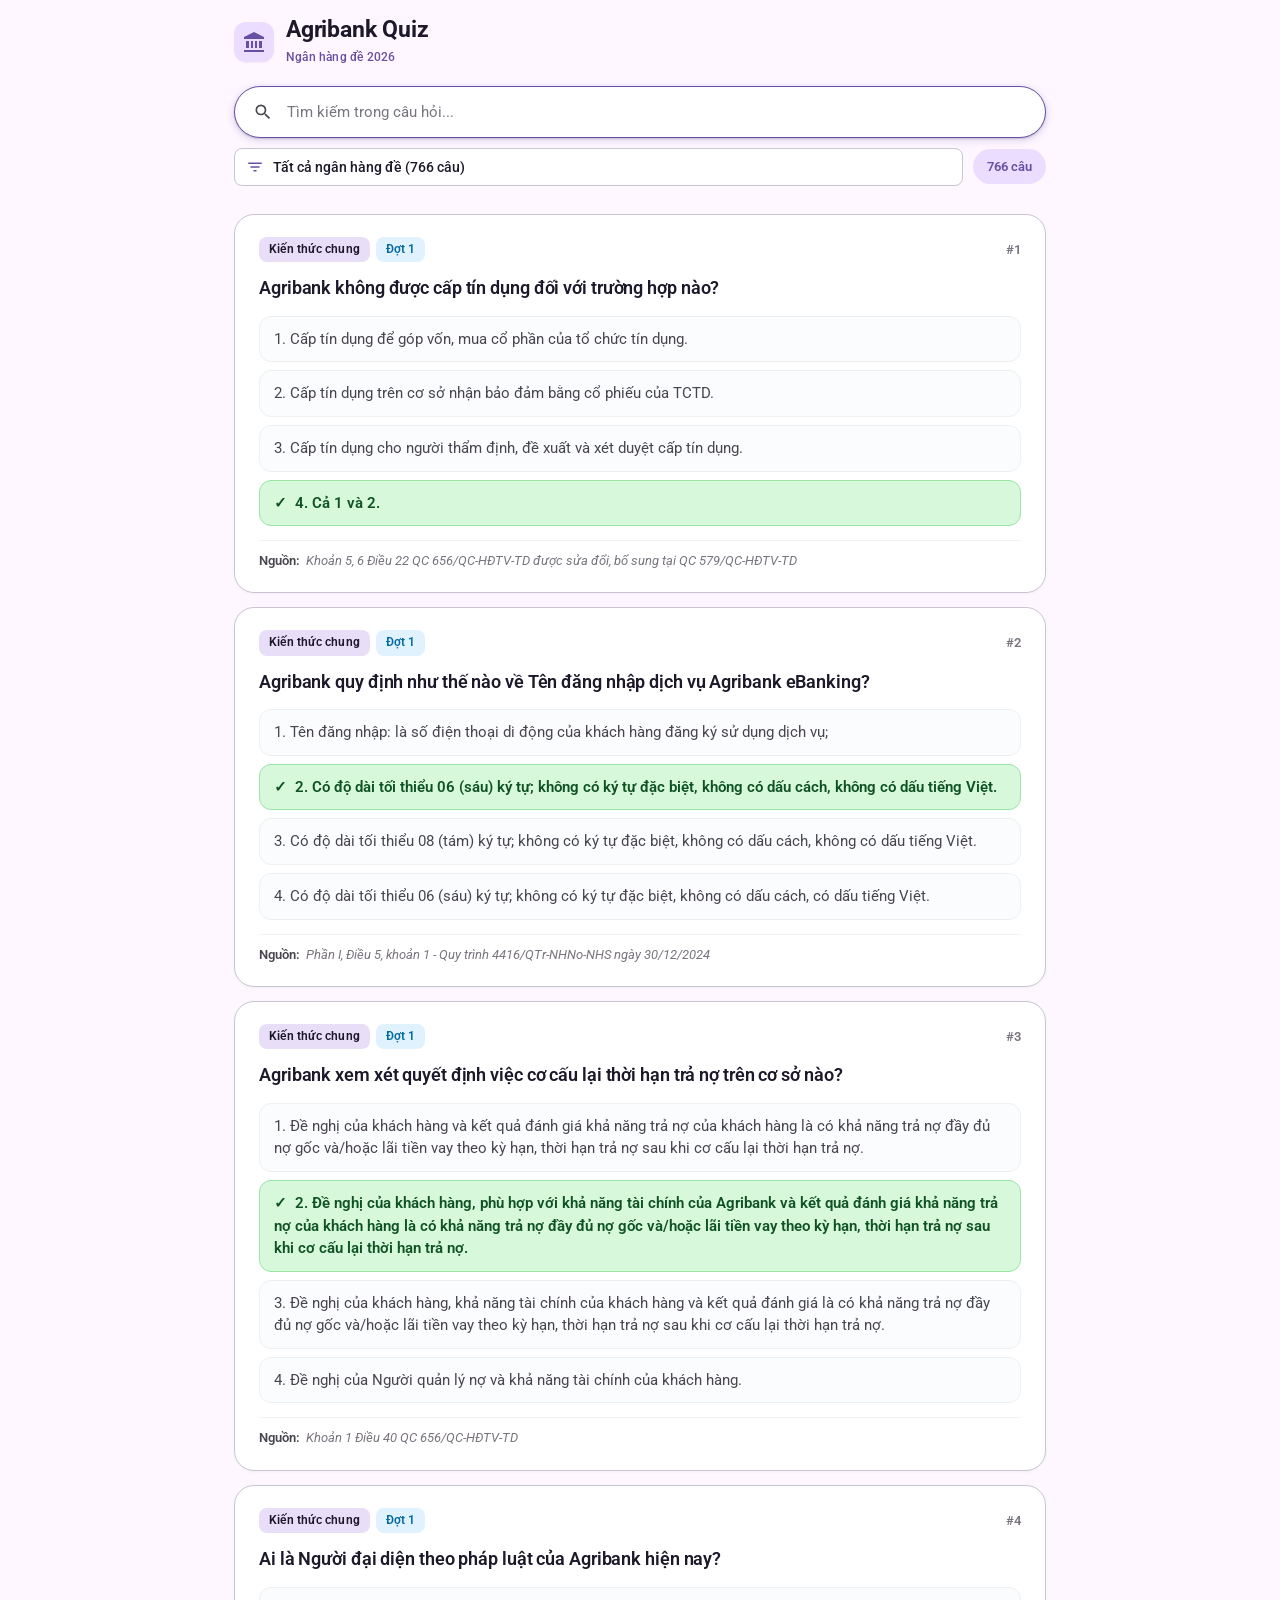
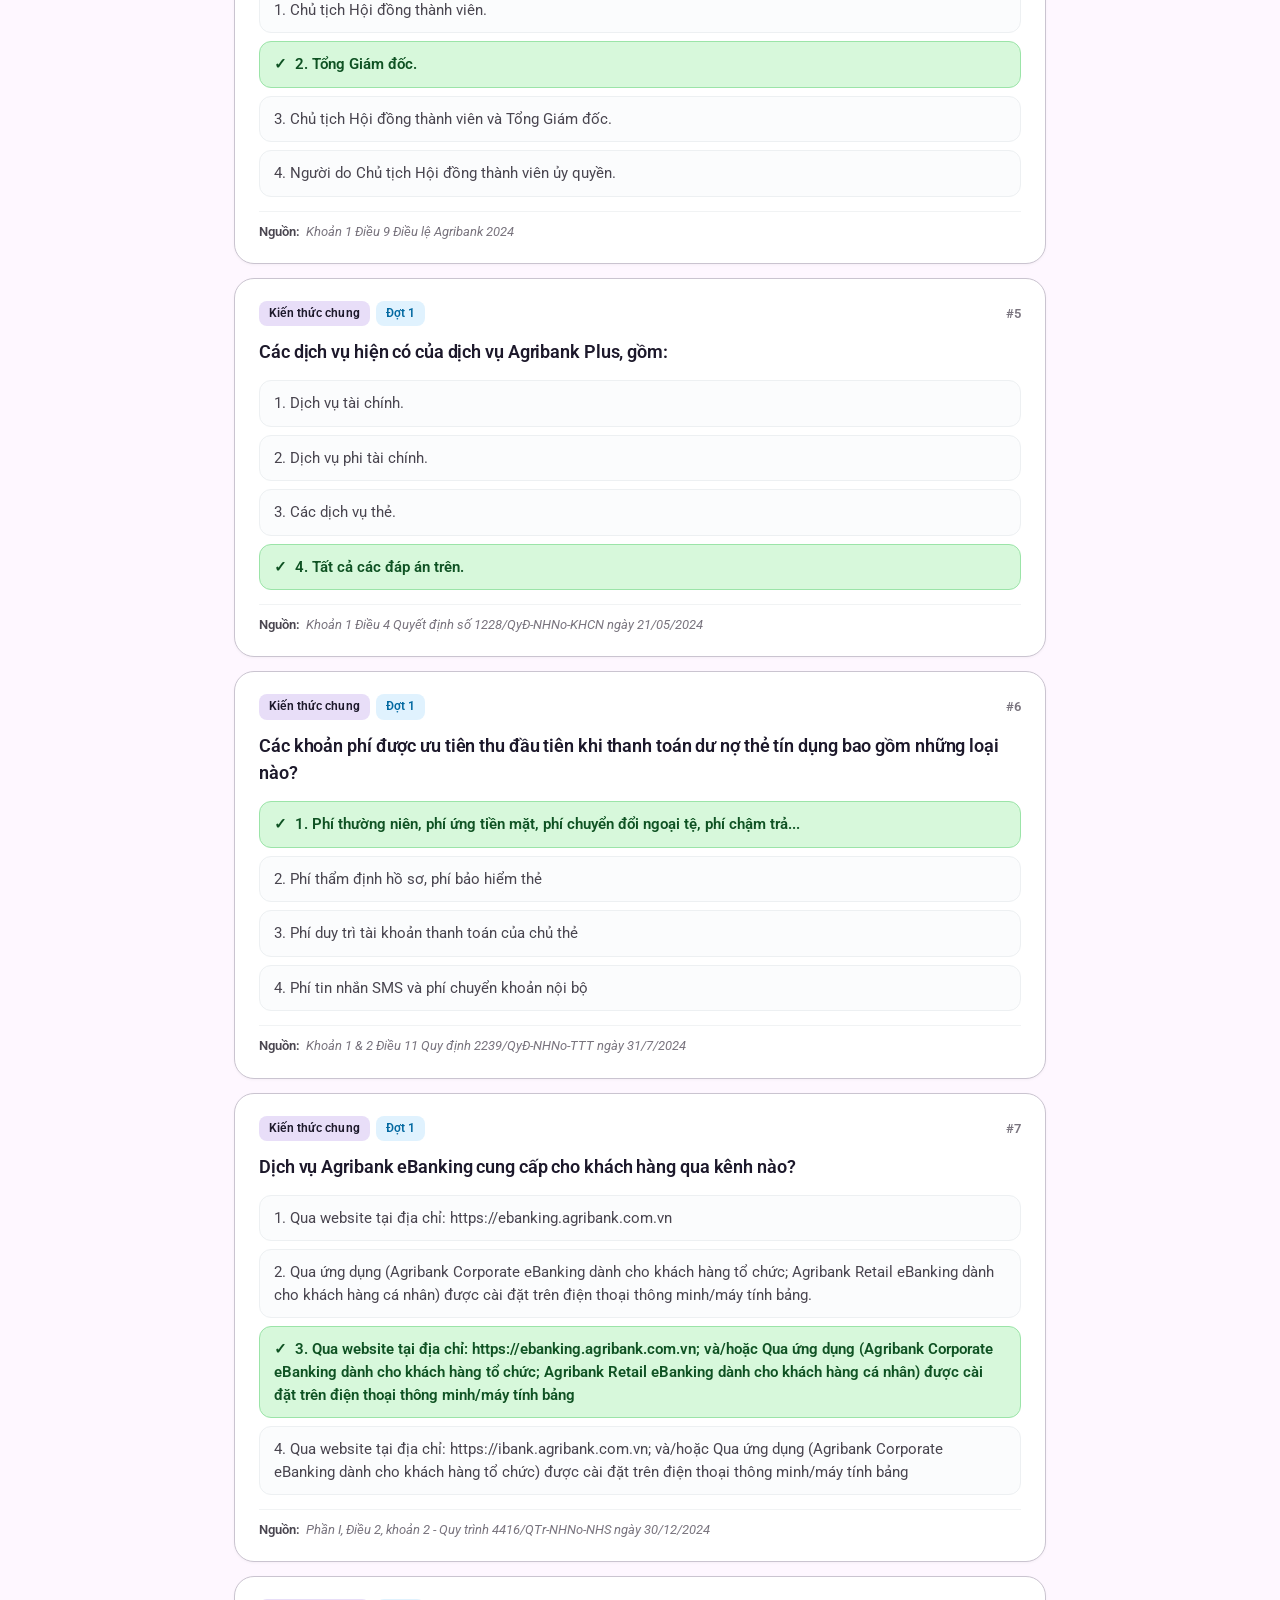
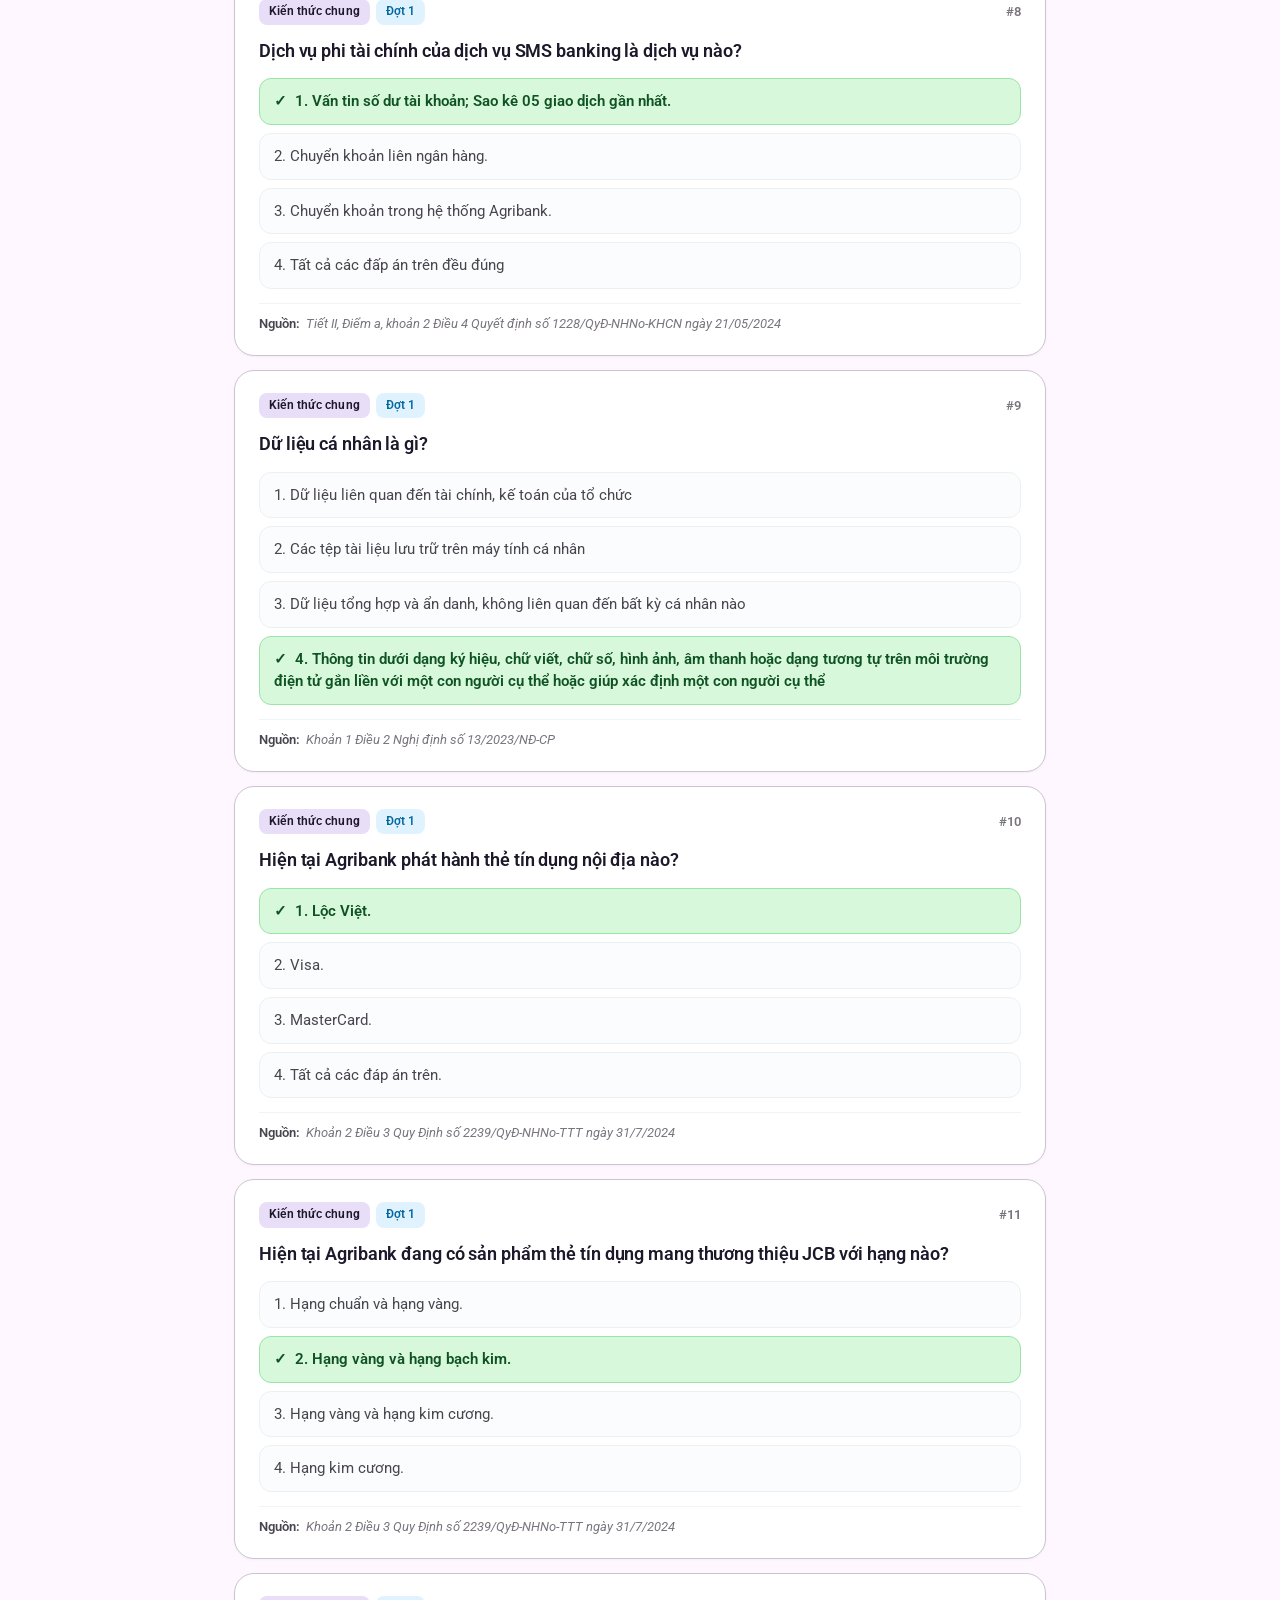
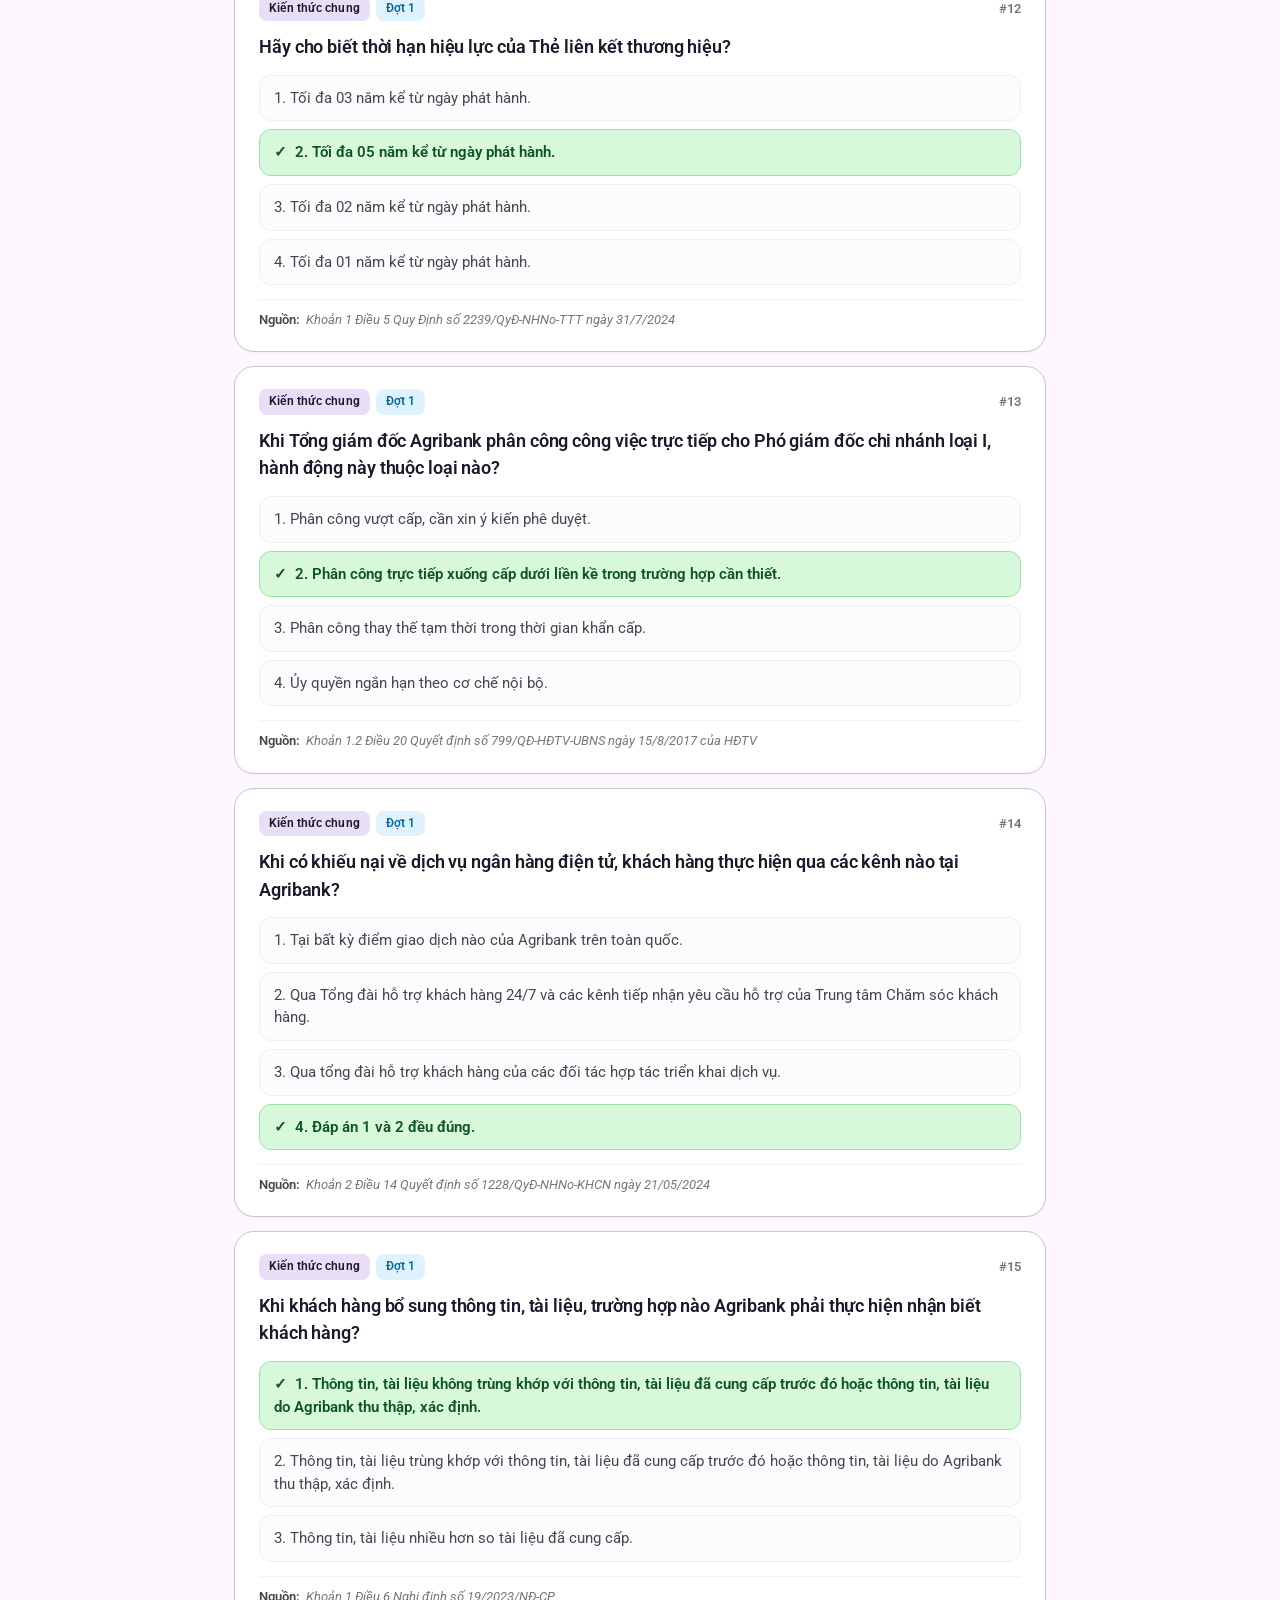
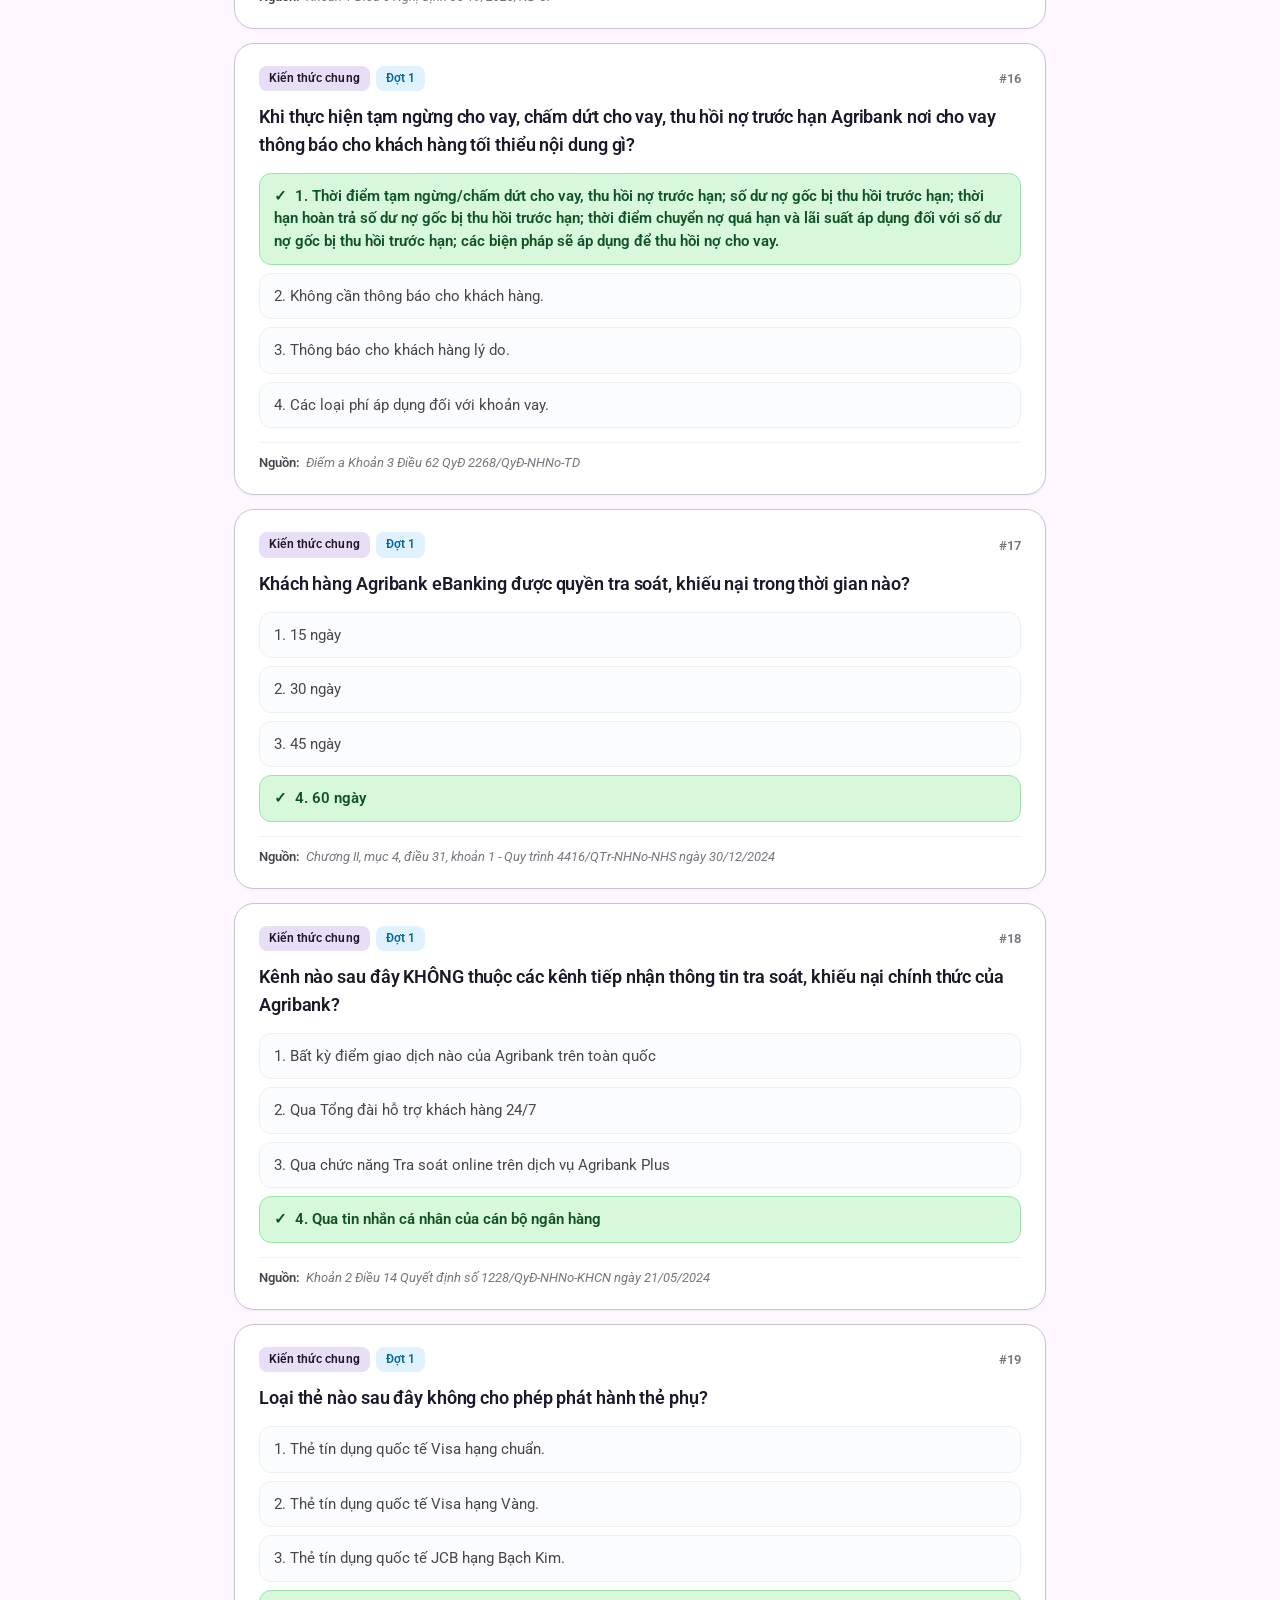
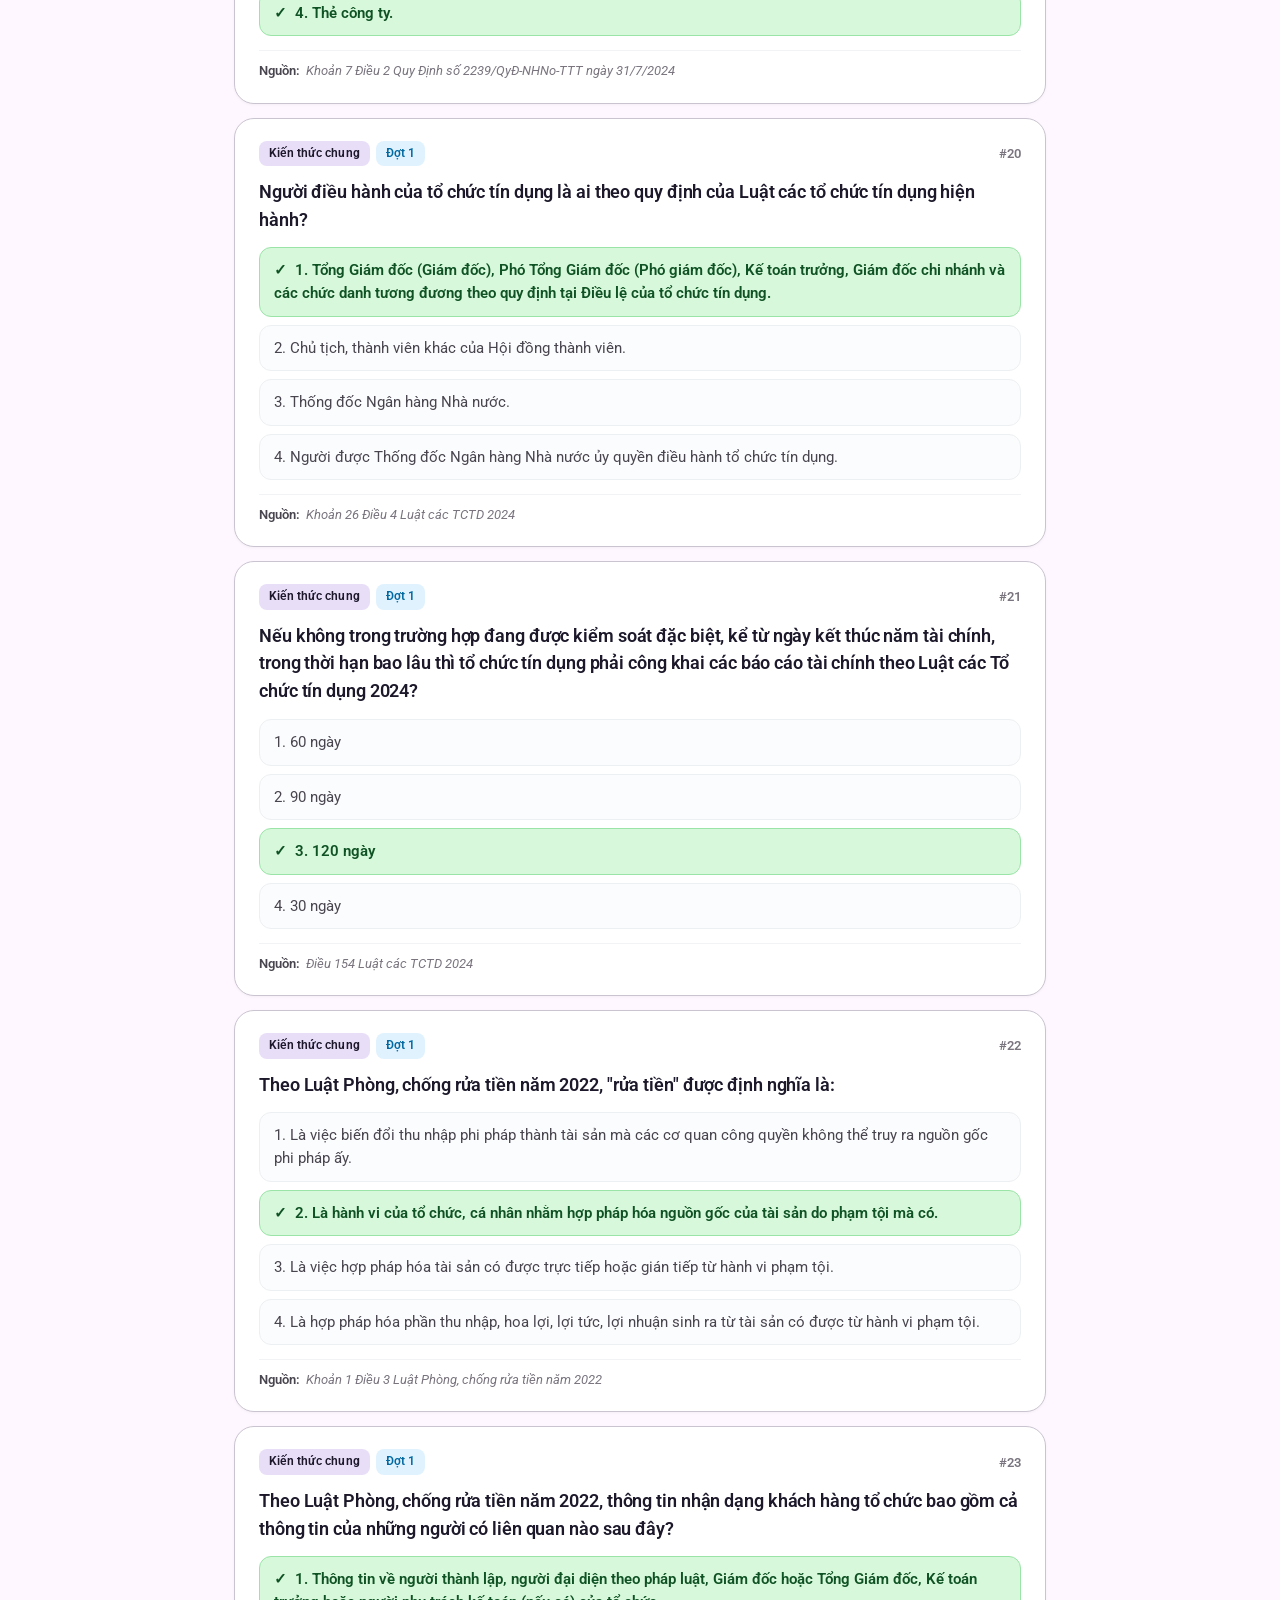
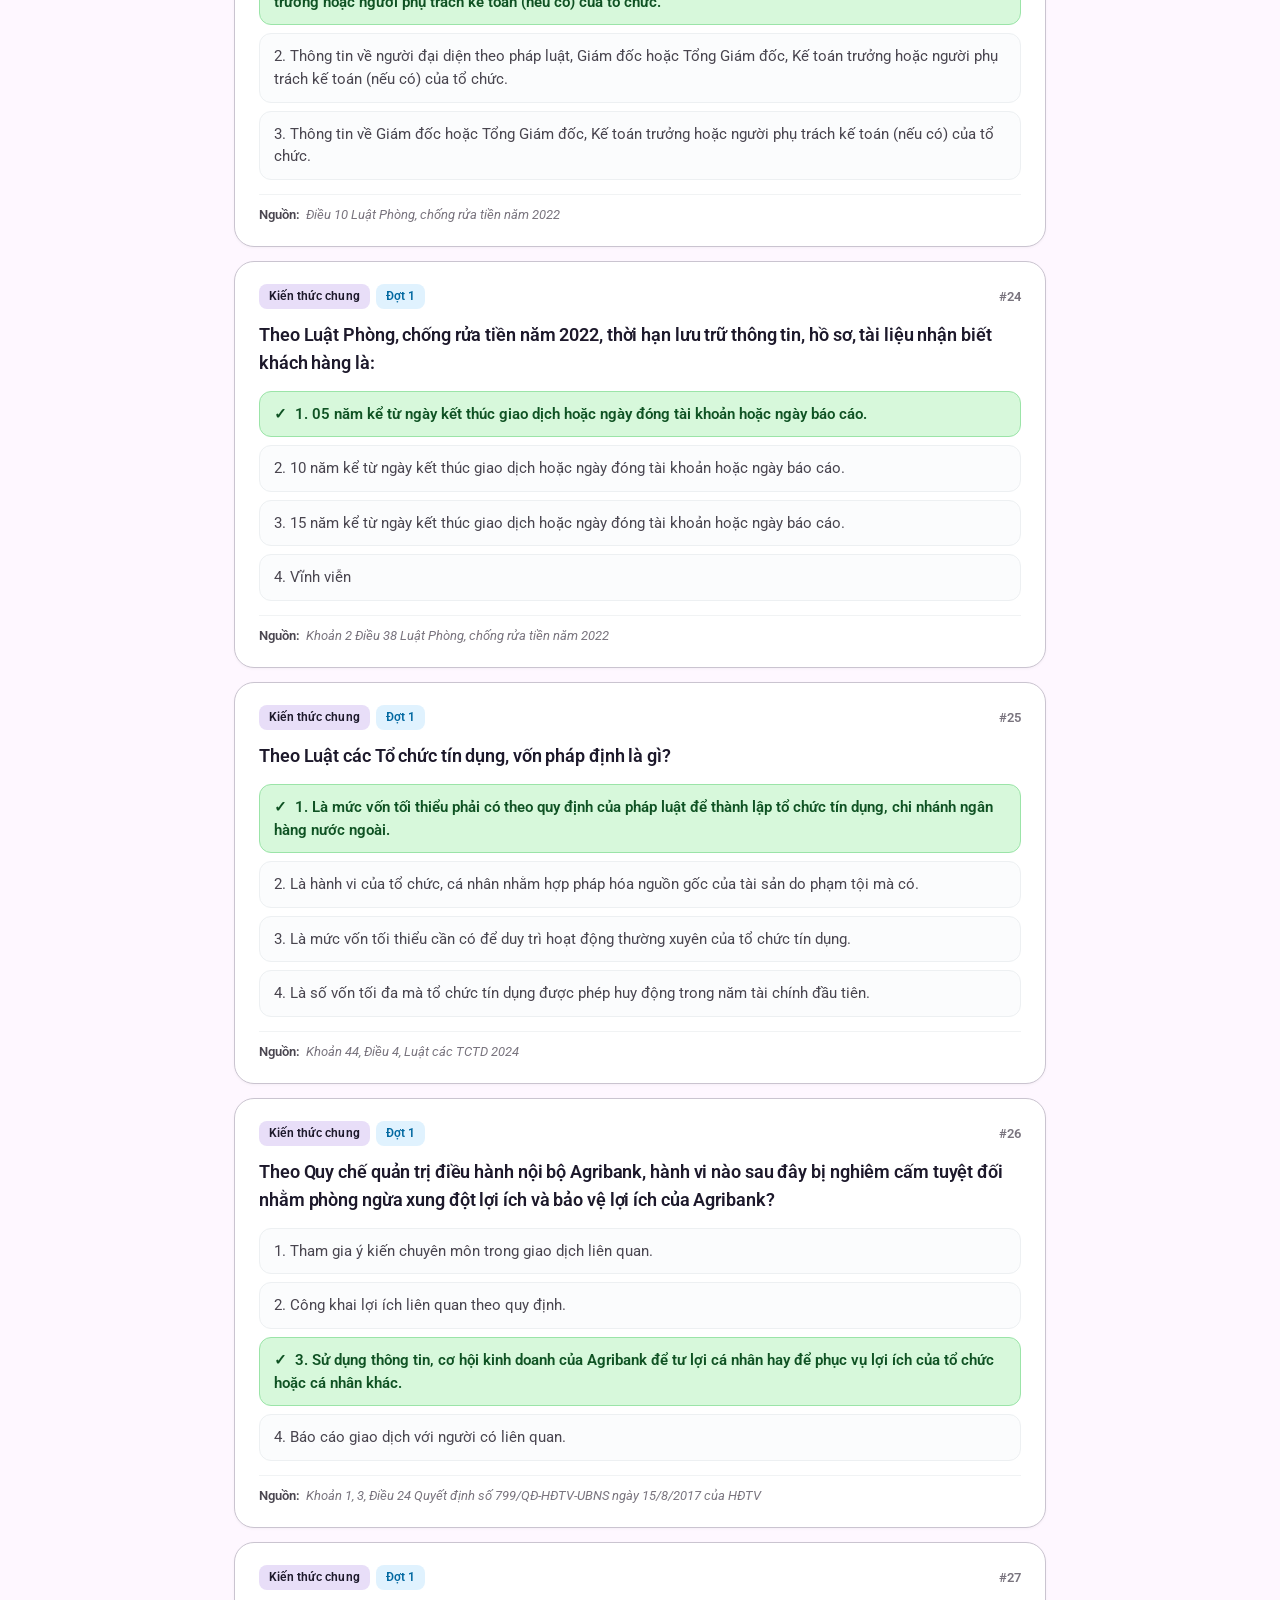
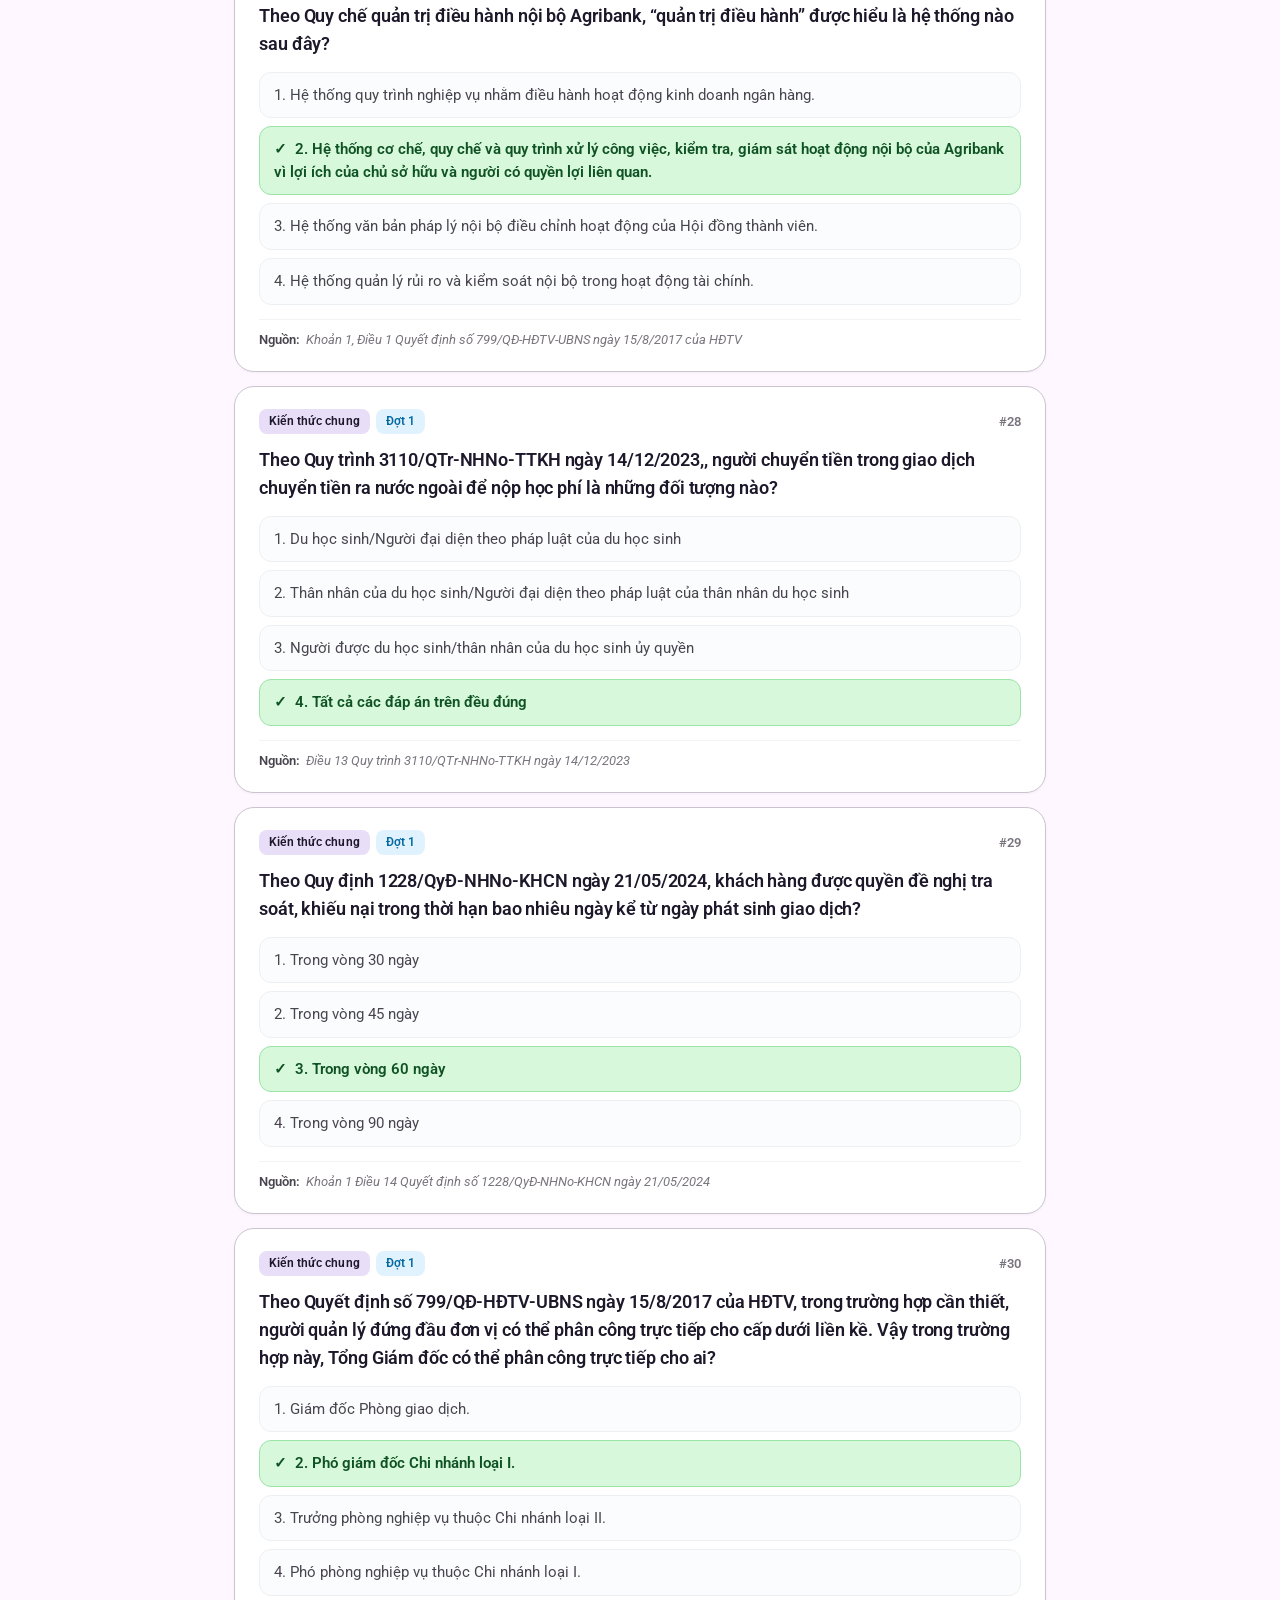
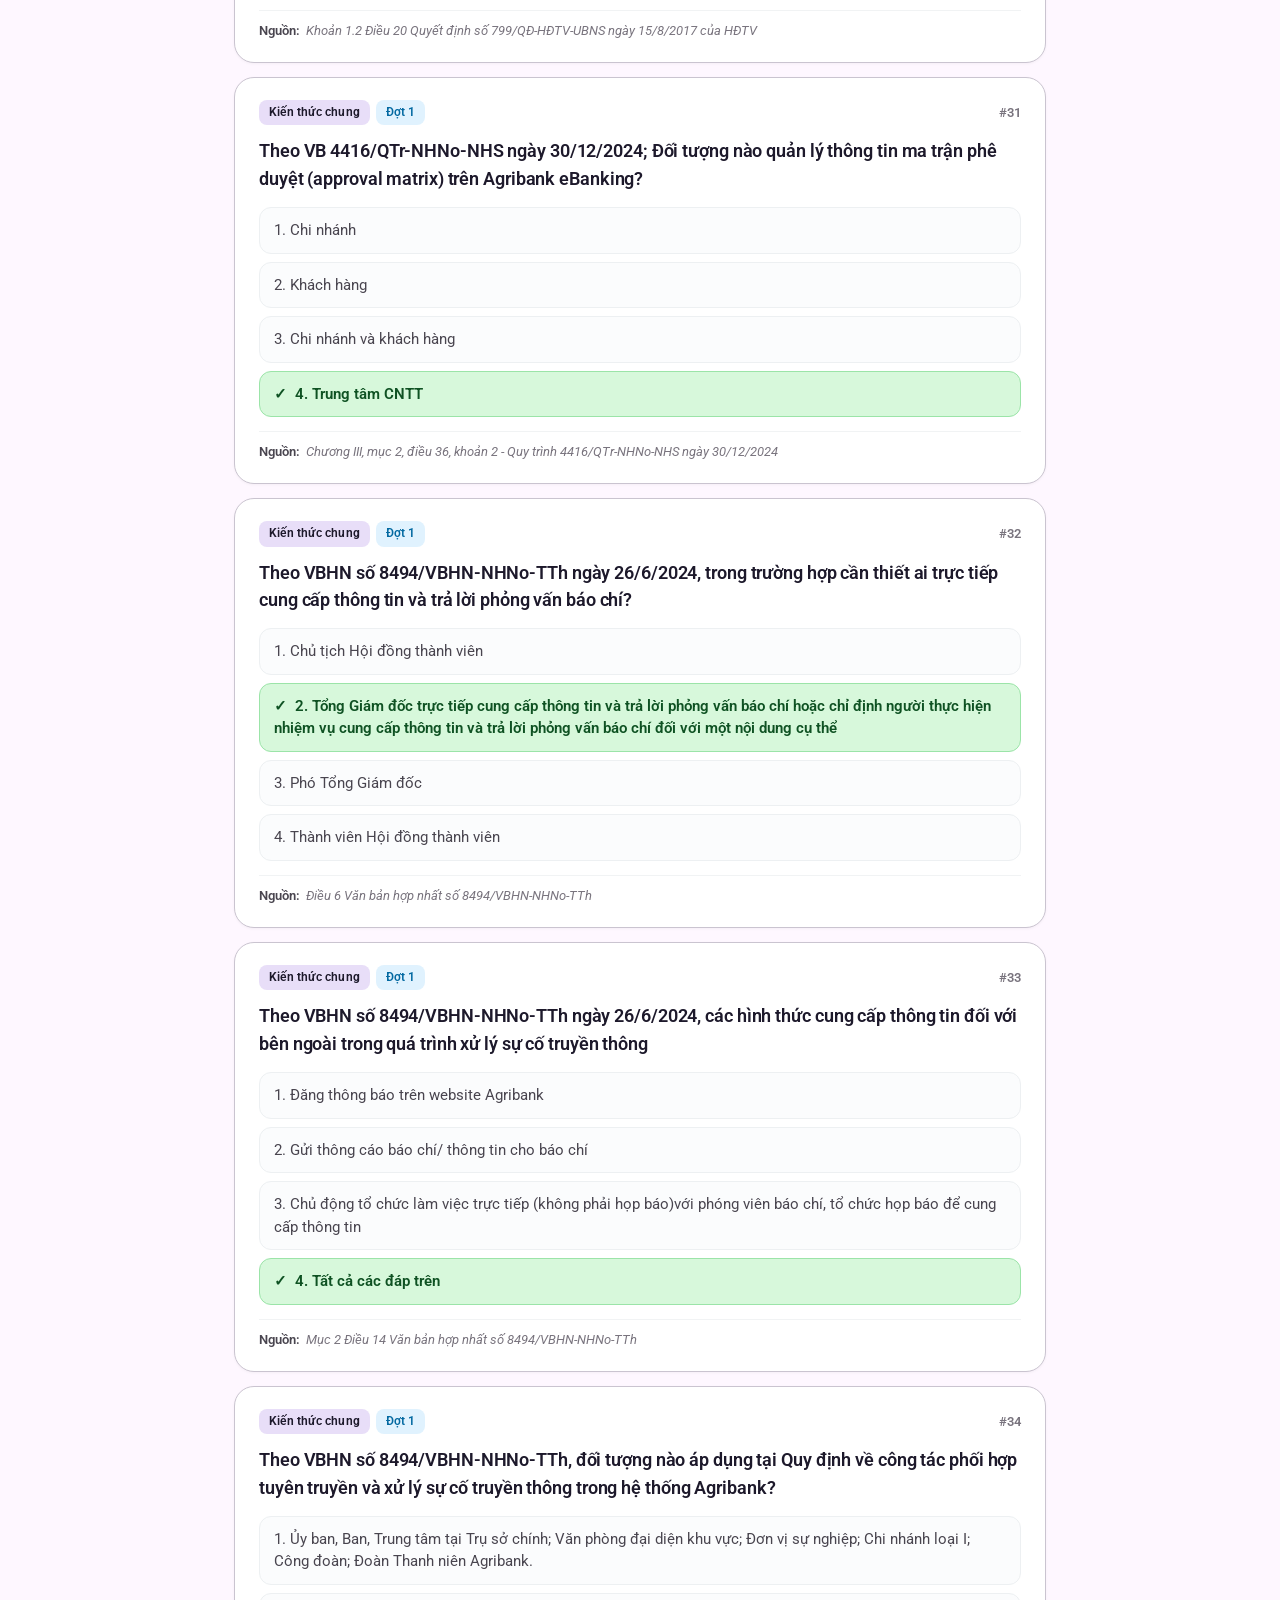
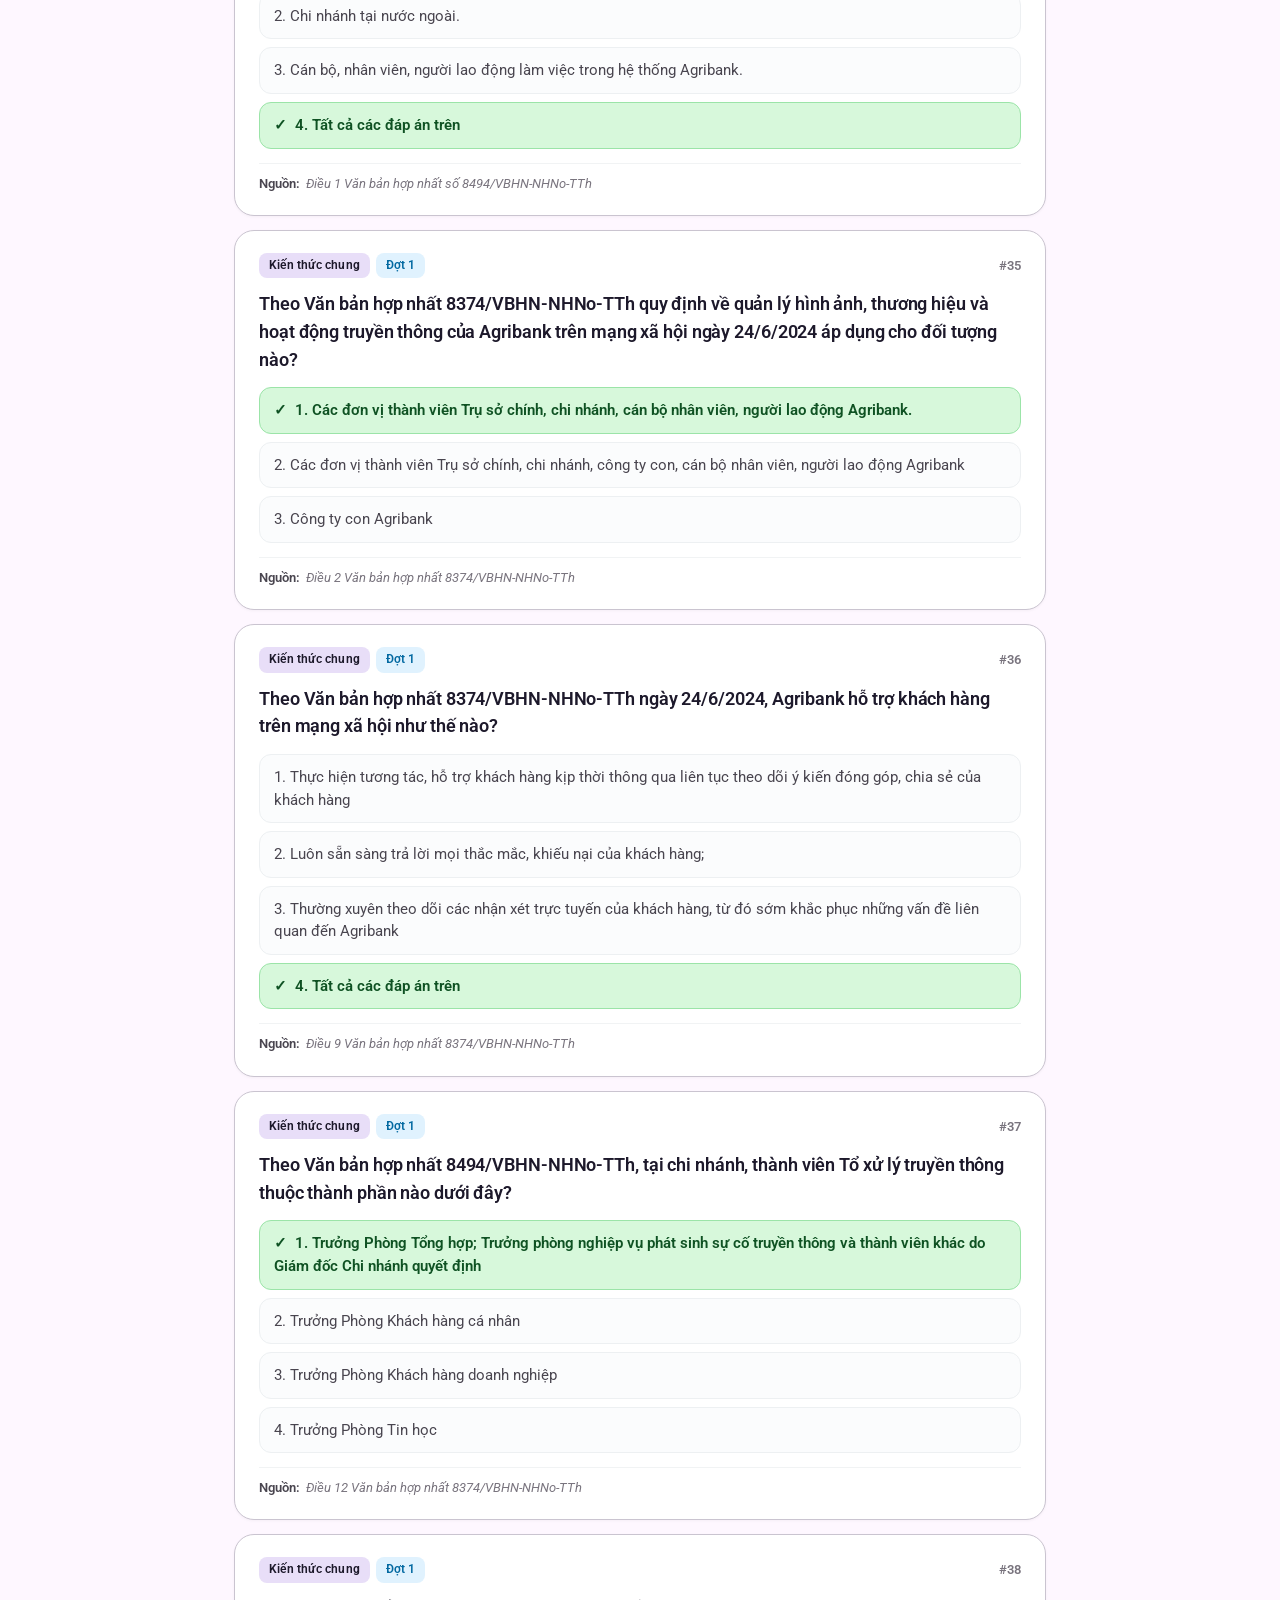
==== index.html @ 768fbf24 "Deploy Agribank question search app with Material 3 UI" ====
<!DOCTYPE html>
<html lang="vi">
<head>
    <meta charset="UTF-8">
    <meta name="viewport" content="width=device-width, initial-scale=1.0, maximum-scale=1.0, user-scalable=no">
    <meta name="theme-color" content="#fef7ff">
    <meta name="apple-mobile-web-app-capable" content="yes">
    <meta name="apple-mobile-web-app-status-bar-style" content="default">
    <title>Tra cứu Câu hỏi Agribank</title>
    <!-- Google Fonts: Roboto & Material Symbols -->
    <link rel="preconnect" href="https://fonts.googleapis.com">
    <link rel="preconnect" href="https://fonts.gstatic.com" crossorigin>
    <link href="https://fonts.googleapis.com/css2?family=Google+Sans:wght@400;500;600;700&family=Roboto:wght@400;500;700&display=swap" rel="stylesheet">
    <link rel="stylesheet" href="css/style.css">
</head>
<body>
    <!-- Google App Bar -->
    <header class="google-app-bar">
        <div class="app-brand">
            <div class="brand-icon">
                <svg viewBox="0 0 24 24" width="24" height="24" fill="currentColor">
                    <path d="M12 2L2 7v2h20V7L12 2zm8 9h-3v7h3v-7zm-5 0h-2v7h2v-7zm-4 0H9v7h2v-7zm-4 0H4v7h3v-7zM2 20v2h20v-2H2z"/>
                </svg>
            </div>
            <div class="brand-text">
                <h1 class="app-title">Agribank Quiz</h1>
                <span class="app-tag">Ngân hàng đề 2026</span>
            </div>
        </div>
    </header>

    <!-- Google Sticky Search & Filter Header -->
    <div class="search-sticky-container">
        <!-- Google M3 Search Bar -->
        <div class="m3-search-bar">
            <div class="search-leading-icon">
                <svg viewBox="0 0 24 24" width="20" height="20" fill="currentColor">
                    <path d="M15.5 14h-.79l-.28-.27A6.471 6.471 0 0 0 16 9.5 6.5 6.5 0 1 0 9.5 16c1.61 0 3.09-.59 4.23-1.57l.27.28v.79l5 4.99L20.49 19l-4.99-5zm-6 0C7.01 14 5 11.99 5 9.5S7.01 5 9.5 5 14 7.01 14 9.5 11.99 14 9.5 14z"/>
                </svg>
            </div>
            <input 
                type="text" 
                id="searchInput" 
                placeholder="Tìm kiếm trong câu hỏi..." 
                autocomplete="off" 
                autocorrect="off" 
                autocapitalize="off" 
                spellcheck="false"
                autofocus
            >
            <button type="button" id="clearBtn" class="m3-icon-button clear-btn" aria-label="Xoá tìm kiếm">
                <svg viewBox="0 0 24 24" width="18" height="18" fill="currentColor">
                    <path d="M19 6.41L17.59 5 12 10.59 6.41 5 5 6.41 10.59 12 5 17.59 6.41 19 12 13.41 17.59 19 19 17.59 13.41 12 19 6.41z"/>
                </svg>
            </button>
        </div>

        <!-- Material 3 Filter Controls -->
        <div class="m3-filter-strip">
            <div class="m3-select-wrapper">
                <div class="select-icon">
                    <svg viewBox="0 0 24 24" width="18" height="18" fill="currentColor">
                        <path d="M10 18h4v-2h-4v2zM3 6v2h18V6H3zm3 7h12v-2H6v2z"/>
                    </svg>
                </div>
                <select id="categorySelect" aria-label="Chọn chuyên đề hoặc đợt thi">
                    <option value="">Đang nạp ngân hàng đề...</option>
                </select>
            </div>
            <span id="statsBadge" class="m3-badge">0 câu</span>
        </div>
    </div>

    <!-- Danh sách câu hỏi dạng thẻ M3 -->
    <main id="results" class="cards-container">
        <div class="empty-state">
            <div class="m3-spinner"></div>
            <p>Đang tải danh sách câu hỏi...</p>
        </div>
    </main>

    <!-- Google Material 3 Floating Action Button (FAB) -->
    <button id="backToTop" class="m3-fab" title="Lên đầu trang" aria-label="Cuộn lên đầu trang">
        <svg viewBox="0 0 24 24" width="22" height="22" fill="currentColor">
            <path d="M7.41 15.41L12 10.83l4.59 4.58L18 14l-6-6-6 6z"/>
        </svg>
    </button>

    <!-- Dữ liệu và Scripts -->
    <script src="data/questions.js"></script>
    <script src="js/app.js"></script>
</body>
</html>
---- css/style.css ----
/* Google Material Design 3 (Material You) Purple Theme for Agribank Quiz */
:root {
    /* Google M3 Purple (Baseline) Tonal Palette */
    --md-sys-color-primary: #6750a4;
    --md-sys-color-on-primary: #ffffff;
    --md-sys-color-primary-container: #eaddff;
    --md-sys-color-on-primary-container: #21005d;

    --md-sys-color-secondary: #625b71;
    --md-sys-color-on-secondary: #ffffff;
    --md-sys-color-secondary-container: #e8def8;
    --md-sys-color-on-secondary-container: #1d192b;

    --md-sys-color-tertiary: #7d5260;
    --md-sys-color-on-tertiary: #ffffff;
    --md-sys-color-tertiary-container: #ffd8e4;
    --md-sys-color-on-tertiary-container: #31111d;

    --md-sys-color-surface: #fef7ff;
    --md-sys-color-surface-container: #ffffff;
    --md-sys-color-surface-container-high: #f7f2fa;
    --md-sys-color-surface-container-highest: #ece6f0;
    --md-sys-color-surface-variant: #e7e0ec;

    --md-sys-color-outline: #79747e;
    --md-sys-color-outline-variant: #cac4d0;

    --md-sys-color-text-primary: #1d192b;
    --md-sys-color-text-secondary: #49454f;
    --md-sys-color-text-tertiary: #79747e;

    --md-sys-color-success-container: #d7f8db;
    --md-sys-color-on-success-container: #0f5223;
    --md-sys-color-success-border: #9be4a8;

    --md-sys-color-highlight: #eaddff;
    --md-sys-color-on-highlight: #21005d;

    /* Google Elevation Shadows with M3 Purple ambient tint */
    --md-elevation-1: 0 1px 3px 1px rgba(0, 0, 0, 0.08), 0 1px 2px 0 rgba(0, 0, 0, 0.12);
    --md-elevation-2: 0 2px 6px 2px rgba(103, 80, 164, 0.15), 0 1px 2px 0 rgba(0, 0, 0, 0.18);
    --md-elevation-3: 0 4px 8px 3px rgba(103, 80, 164, 0.18), 0 1px 3px 0 rgba(0, 0, 0, 0.22);

    /* Shape Radii */
    --md-shape-full: 9999px;
    --md-shape-large: 20px;
    --md-shape-medium: 12px;
    --md-shape-small: 8px;
}

* {
    box-sizing: border-box;
    margin: 0;
    padding: 0;
    -webkit-tap-highlight-color: transparent;
}

body {
    font-family: 'Google Sans', 'Roboto', -apple-system, BlinkMacSystemFont, 'Segoe UI', sans-serif;
    line-height: 1.5;
    color: var(--md-sys-color-text-primary);
    background-color: var(--md-sys-color-surface);
    padding: 0 16px 80px 16px;
    max-width: 860px;
    margin: 0 auto;
    -webkit-font-smoothing: antialiased;
}

/* Google App Bar */
.google-app-bar {
    padding-top: max(16px, env(safe-area-inset-top));
    padding-bottom: 12px;
    display: flex;
    align-items: center;
    justify-content: space-between;
}

.app-brand {
    display: flex;
    align-items: center;
    gap: 12px;
}

.brand-icon {
    width: 40px;
    height: 40px;
    border-radius: 12px;
    background: var(--md-sys-color-primary-container);
    color: var(--md-sys-color-primary);
    display: flex;
    align-items: center;
    justify-content: center;
    box-shadow: 0 1px 2px rgba(0,0,0,0.05);
}

.brand-text .app-title {
    font-size: 1.25rem;
    font-weight: 700;
    color: var(--md-sys-color-text-primary);
    letter-spacing: -0.2px;
    line-height: 1.2;
}

.brand-text .app-tag {
    font-size: 0.75rem;
    font-weight: 500;
    color: var(--md-sys-color-primary);
    letter-spacing: 0.2px;
}

/* Sticky Search Container */
.search-sticky-container {
    position: sticky;
    top: 0;
    background-color: var(--md-sys-color-surface);
    padding-top: 6px;
    padding-bottom: 14px;
    z-index: 50;
    backdrop-filter: blur(8px);
}

/* Google M3 Pill Search Bar */
.m3-search-bar {
    position: relative;
    display: flex;
    align-items: center;
    width: 100%;
    height: 52px;
    background-color: #ffffff;
    border-radius: var(--md-shape-full);
    box-shadow: var(--md-elevation-1);
    transition: box-shadow 0.2s ease, border-color 0.2s ease;
    border: 1px solid transparent;
}

.m3-search-bar:focus-within {
    box-shadow: var(--md-elevation-2);
    border-color: var(--md-sys-color-primary);
}

.search-leading-icon {
    position: absolute;
    left: 18px;
    color: var(--md-sys-color-text-secondary);
    display: flex;
    align-items: center;
    justify-content: center;
    pointer-events: none;
}

#searchInput {
    width: 100%;
    height: 100%;
    padding: 0 48px 0 52px;
    font-size: 16px; /* Prevents auto-zoom on iOS */
    font-family: inherit;
    border: none;
    border-radius: var(--md-shape-full);
    background: transparent;
    color: var(--md-sys-color-text-primary);
    outline: none;
}

#searchInput::placeholder {
    color: var(--md-sys-color-text-tertiary);
    font-size: 0.95rem;
}

.m3-icon-button {
    position: absolute;
    right: 12px;
    width: 32px;
    height: 32px;
    border: none;
    border-radius: 50%;
    background: #f1f3f4;
    color: var(--md-sys-color-text-secondary);
    cursor: pointer;
    display: none;
    align-items: center;
    justify-content: center;
    transition: background 0.15s ease;
}

.m3-icon-button:hover {
    background: #e2e5e9;
}

.clear-btn.active {
    display: flex;
}

/* Filter Strip (M3 Filter Chips & Select) */
.m3-filter-strip {
    display: flex;
    gap: 10px;
    margin-top: 10px;
    align-items: center;
}

.m3-select-wrapper {
    position: relative;
    flex: 1;
    display: flex;
    align-items: center;
}

.select-icon {
    position: absolute;
    left: 12px;
    color: var(--md-sys-color-primary);
    pointer-events: none;
    display: flex;
    align-items: center;
}

#categorySelect {
    width: 100%;
    height: 38px;
    padding: 0 32px 0 38px;
    font-family: inherit;
    font-size: 13.5px;
    font-weight: 500;
    border: 1px solid var(--md-sys-color-outline-variant);
    border-radius: var(--md-shape-small);
    background-color: #ffffff;
    color: var(--md-sys-color-text-primary);
    cursor: pointer;
    outline: none;
    transition: border-color 0.15s ease, background 0.15s ease;
    appearance: none;
    background-image: url("data:image/svg2+xml,%3Csvg xmlns='http://www.w3.org/2000/svg' width='16' height='16' viewBox='0 0 24 24' fill='%23444746'%3E%3Cpath d='M7 10l5 5 5-5z'/%3E%3C/svg%3E");
    background-repeat: no-repeat;
    background-position: right 10px center;
}

#categorySelect:focus {
    border-color: var(--md-sys-color-primary);
}

#categorySelect optgroup {
    font-weight: 700;
    color: var(--md-sys-color-primary);
    background-color: #f8fafc;
}

.m3-badge {
    font-size: 0.8rem;
    font-weight: 600;
    color: var(--md-sys-color-primary);
    background: var(--md-sys-color-primary-container);
    padding: 8px 14px;
    border-radius: var(--md-shape-full);
    white-space: nowrap;
    display: inline-flex;
    align-items: center;
}

/* Results & Cards Container */
.cards-container {
    margin-top: 14px;
    display: flex;
    flex-direction: column;
    gap: 14px;
}

/* Google M3 Card */
.question-card {
    background: var(--md-sys-color-surface-container);
    border-radius: var(--md-shape-large);
    padding: 18px 20px;
    border: 1px solid var(--md-sys-color-outline-variant);
    box-shadow: 0 1px 3px rgba(0, 0, 0, 0.04);
    transition: transform 0.15s ease, box-shadow 0.15s ease;
}

.question-card:hover {
    box-shadow: 0 4px 12px rgba(0, 0, 0, 0.08);
}

.question-header {
    display: flex;
    justify-content: space-between;
    align-items: center;
    flex-wrap: wrap;
    gap: 8px;
    margin-bottom: 12px;
}

.tags-group {
    display: flex;
    gap: 6px;
    align-items: center;
    flex-wrap: wrap;
}

/* M3 Chips */
.category-tag {
    font-size: 0.72rem;
    font-weight: 600;
    color: var(--md-sys-color-on-secondary-container);
    background: var(--md-sys-color-secondary-container);
    padding: 4px 10px;
    border-radius: var(--md-shape-small);
    letter-spacing: 0.2px;
    display: inline-block;
}

.batch-tag {
    font-size: 0.72rem;
    font-weight: 600;
    padding: 4px 10px;
    border-radius: var(--md-shape-small);
    display: inline-block;
}

.batch-both {
    background: var(--md-sys-color-primary-container);
    color: var(--md-sys-color-on-primary-container);
}

.batch-d1 {
    background: #e0f2fe;
    color: #0369a1;
}

.batch-d2 {
    background: var(--md-sys-color-tertiary-container);
    color: var(--md-sys-color-on-tertiary-container);
}

.question-number {
    font-size: 0.8rem;
    font-weight: 600;
    color: var(--md-sys-color-text-tertiary);
}

.question-text {
    font-size: 1.05rem;
    font-weight: 600;
    color: var(--md-sys-color-text-primary);
    margin-bottom: 14px;
    line-height: 1.55;
    letter-spacing: -0.1px;
}

/* M3 Choice Options */
.answers-list {
    display: flex;
    flex-direction: column;
    gap: 8px;
}

.answer {
    padding: 11px 14px;
    border-radius: var(--md-shape-medium);
    border: 1px solid #edf0f2;
    background-color: #fbfcfd;
    font-size: 0.94rem;
    color: var(--md-sys-color-text-secondary);
    line-height: 1.5;
    transition: background 0.15s ease;
}

.answer.correct {
    background-color: var(--md-sys-color-success-container);
    border-color: var(--md-sys-color-success-border);
    color: var(--md-sys-color-on-success-container);
    font-weight: 600;
}

.answer.correct::before {
    content: "✓ ";
    font-weight: 800;
    margin-right: 4px;
}

/* Source Citation */
.source {
    font-size: 0.8rem;
    color: var(--md-sys-color-text-tertiary);
    margin-top: 14px;
    padding-top: 10px;
    border-top: 1px solid #f1f3f4;
    font-style: italic;
    display: flex;
    gap: 6px;
    align-items: flex-start;
}

.source-label {
    font-weight: 600;
    font-style: normal;
    color: var(--md-sys-color-text-secondary);
}

mark {
    background-color: var(--md-sys-color-highlight);
    color: var(--md-sys-color-on-highlight);
    padding: 2px 5px;
    border-radius: 4px;
    font-weight: 600;
    box-decoration-break: clone;
    -webkit-box-decoration-break: clone;
    border-bottom: 2px solid var(--md-sys-color-primary);
}

/* Empty State */
.empty-state {
    text-align: center;
    padding: 50px 20px;
    color: var(--md-sys-color-text-secondary);
    background: #ffffff;
    border-radius: var(--md-shape-large);
    border: 1px dashed var(--md-sys-color-outline-variant);
}

.m3-spinner {
    width: 36px;
    height: 36px;
    margin: 0 auto 14px auto;
    border: 3px solid #e0e2ec;
    border-top-color: var(--md-sys-color-primary);
    border-radius: 50%;
    animation: spin 0.8s linear infinite;
}

@keyframes spin {
    to { transform: rotate(360deg); }
}

/* Google M3 Tonal Load More Button */
.load-more-btn {
    display: block;
    width: 100%;
    margin-top: 16px;
    padding: 14px;
    background: #ffffff;
    border: 1px solid var(--md-sys-color-outline-variant);
    color: var(--md-sys-color-primary);
    font-family: inherit;
    font-weight: 600;
    font-size: 0.95rem;
    border-radius: var(--md-shape-full);
    cursor: pointer;
    box-shadow: 0 1px 2px rgba(0,0,0,0.05);
    transition: all 0.2s ease;
}

.load-more-btn:active {
    background: var(--md-sys-color-primary-container);
}

/* Google M3 Floating Action Button (FAB) */
.m3-fab {
    position: fixed;
    bottom: 24px;
    right: 20px;
    background: var(--md-sys-color-primary-container);
    color: var(--md-sys-color-on-primary-container);
    width: 52px;
    height: 52px;
    border-radius: 16px; /* M3 squircle FAB shape */
    border: none;
    box-shadow: var(--md-elevation-3);
    cursor: pointer;
    display: none;
    align-items: center;
    justify-content: center;
    z-index: 100;
    transition: transform 0.2s ease, box-shadow 0.2s ease;
}

.m3-fab:active {
    transform: scale(0.94);
}

.m3-fab.visible {
    display: flex;
}

/* Responsive tweaks for larger screens */
@media (min-width: 640px) {
    body {
        padding: 0 24px 90px 24px;
    }
    .brand-text .app-title {
        font-size: 1.45rem;
    }
    .question-card {
        padding: 22px 24px;
    }
    .question-text {
        font-size: 1.12rem;
    }
}
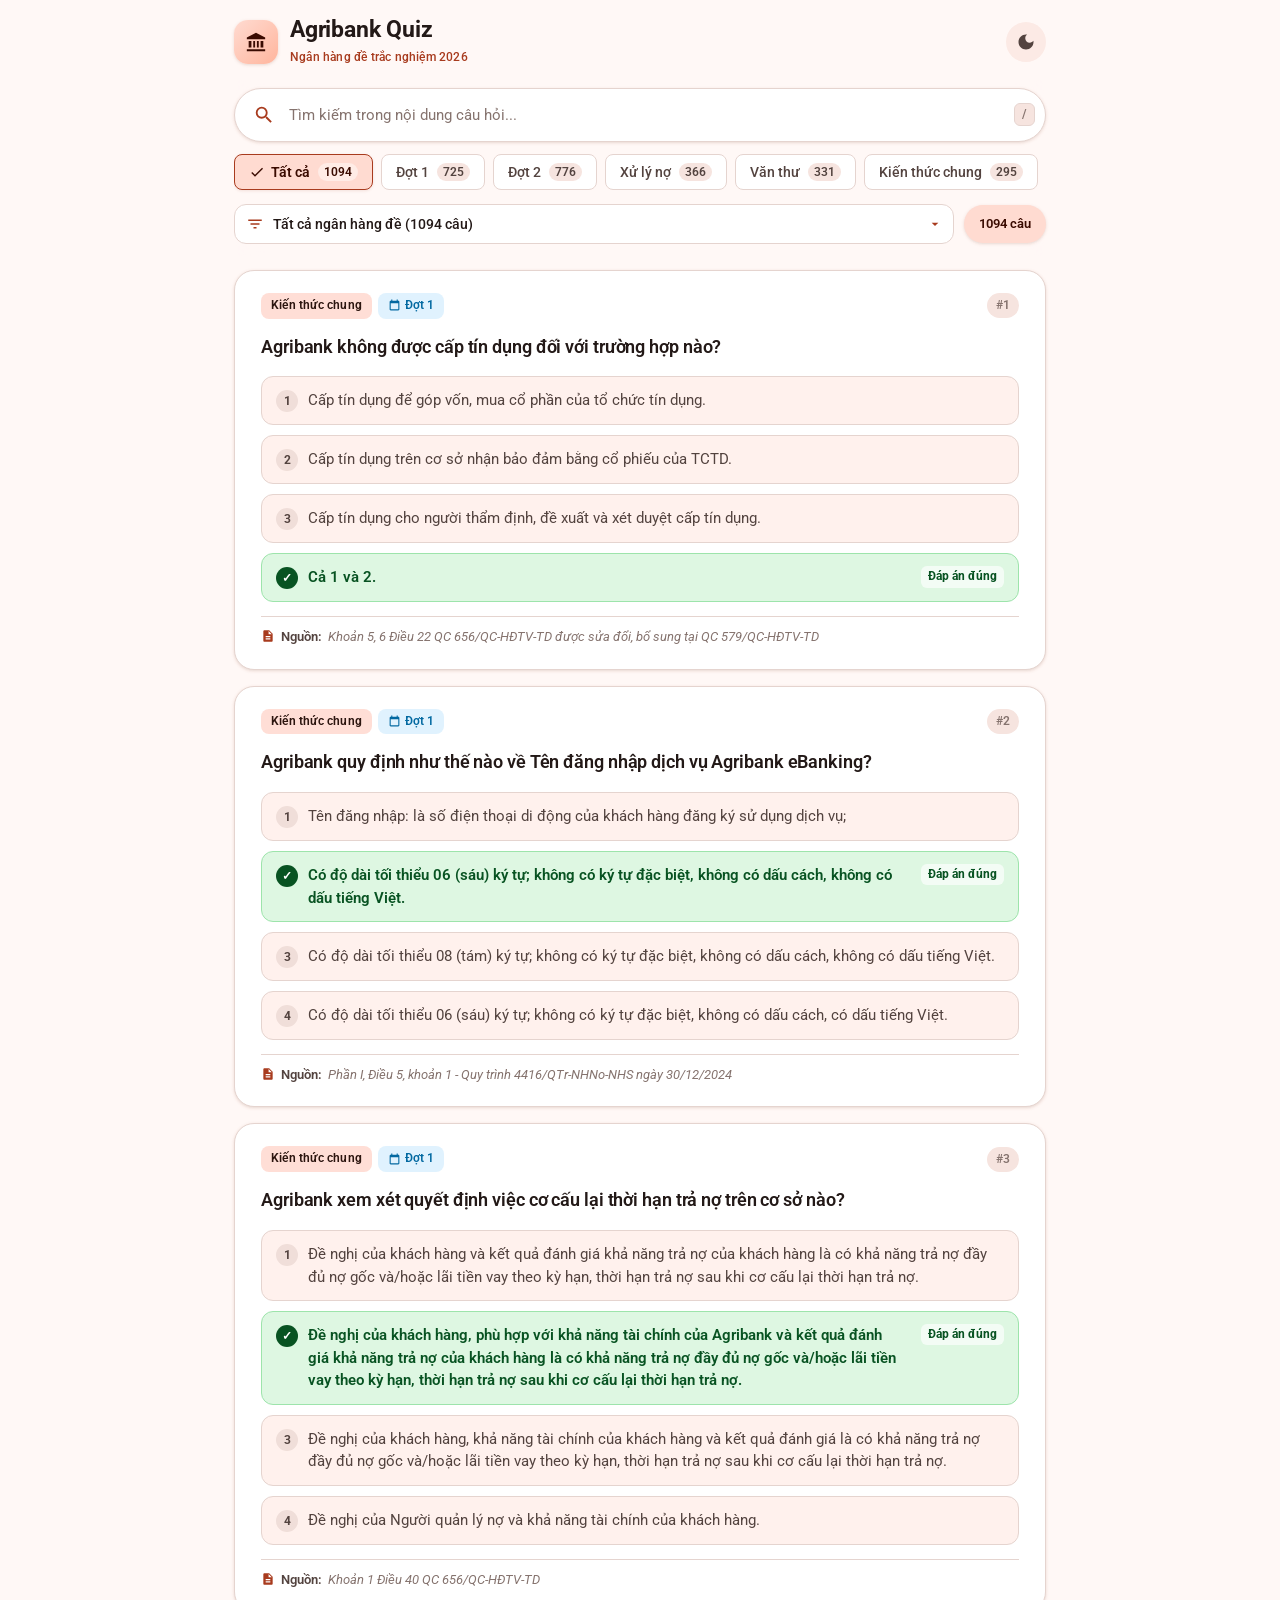
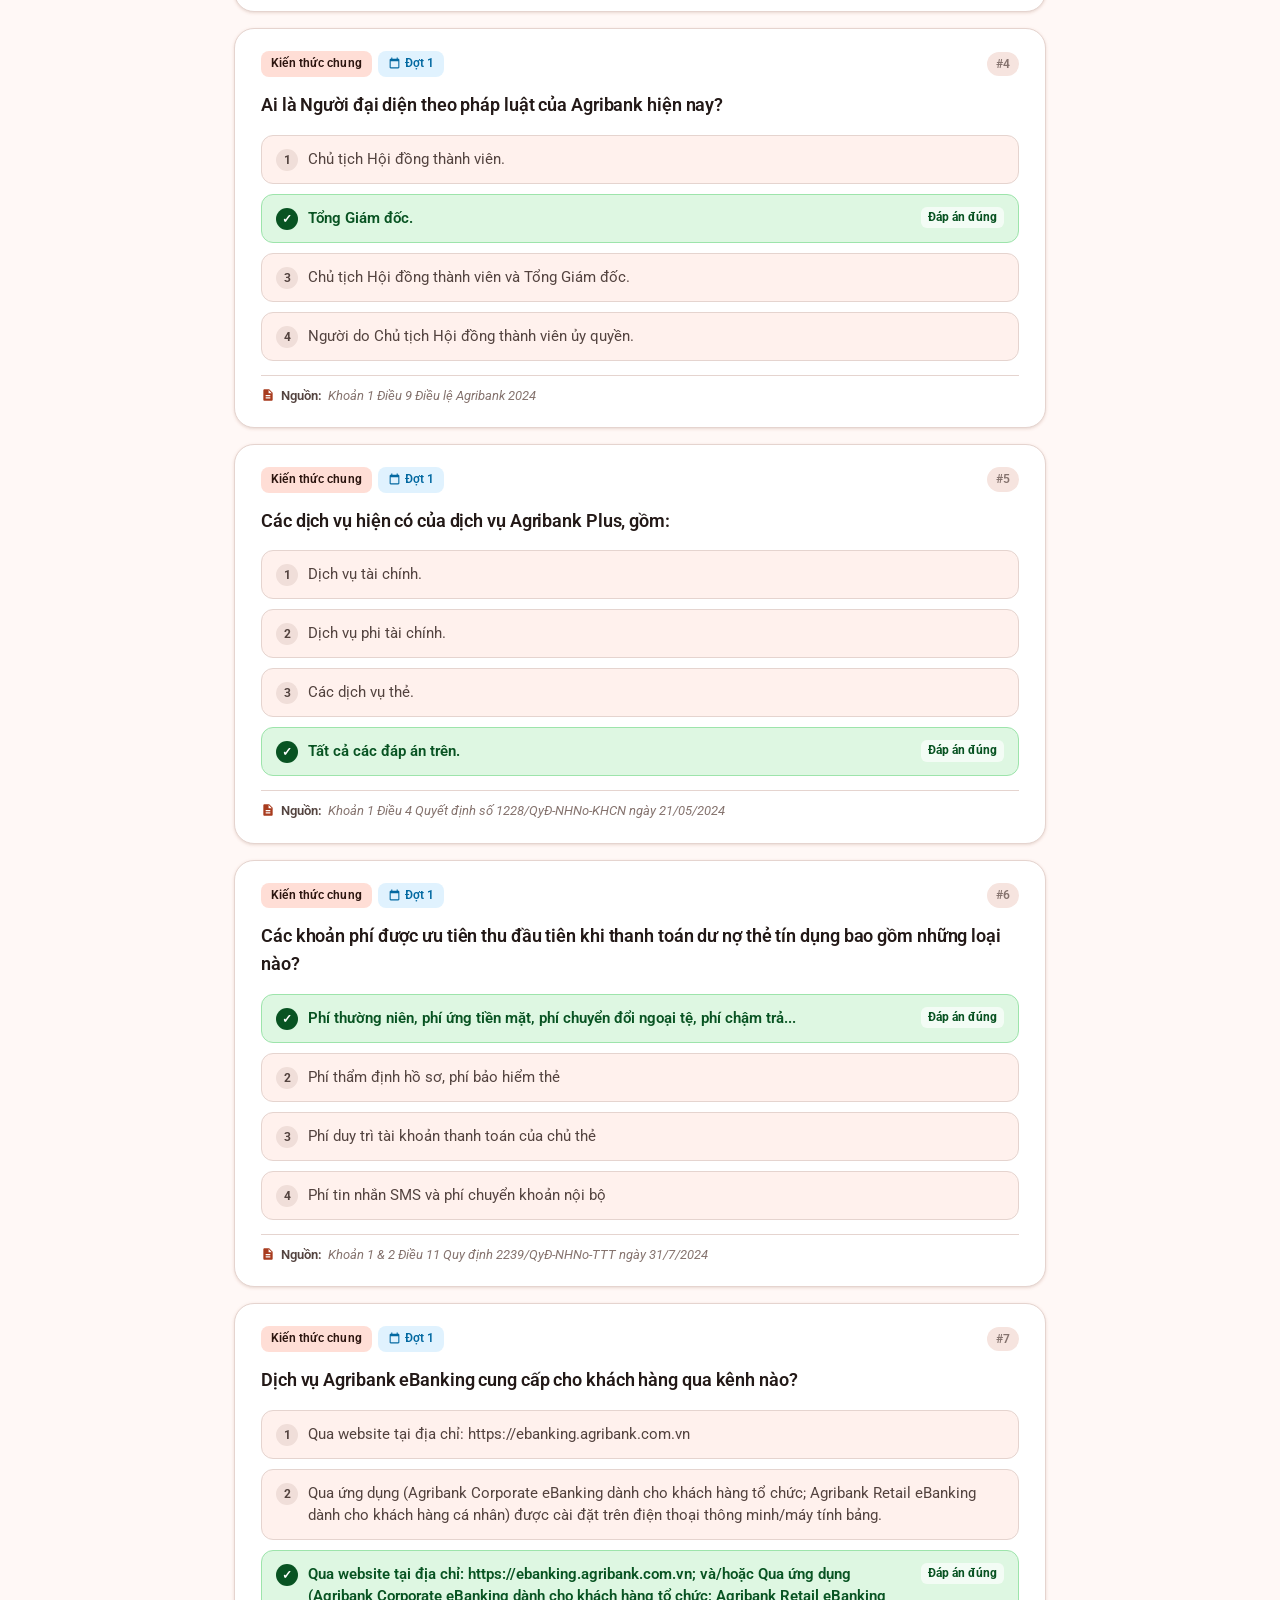
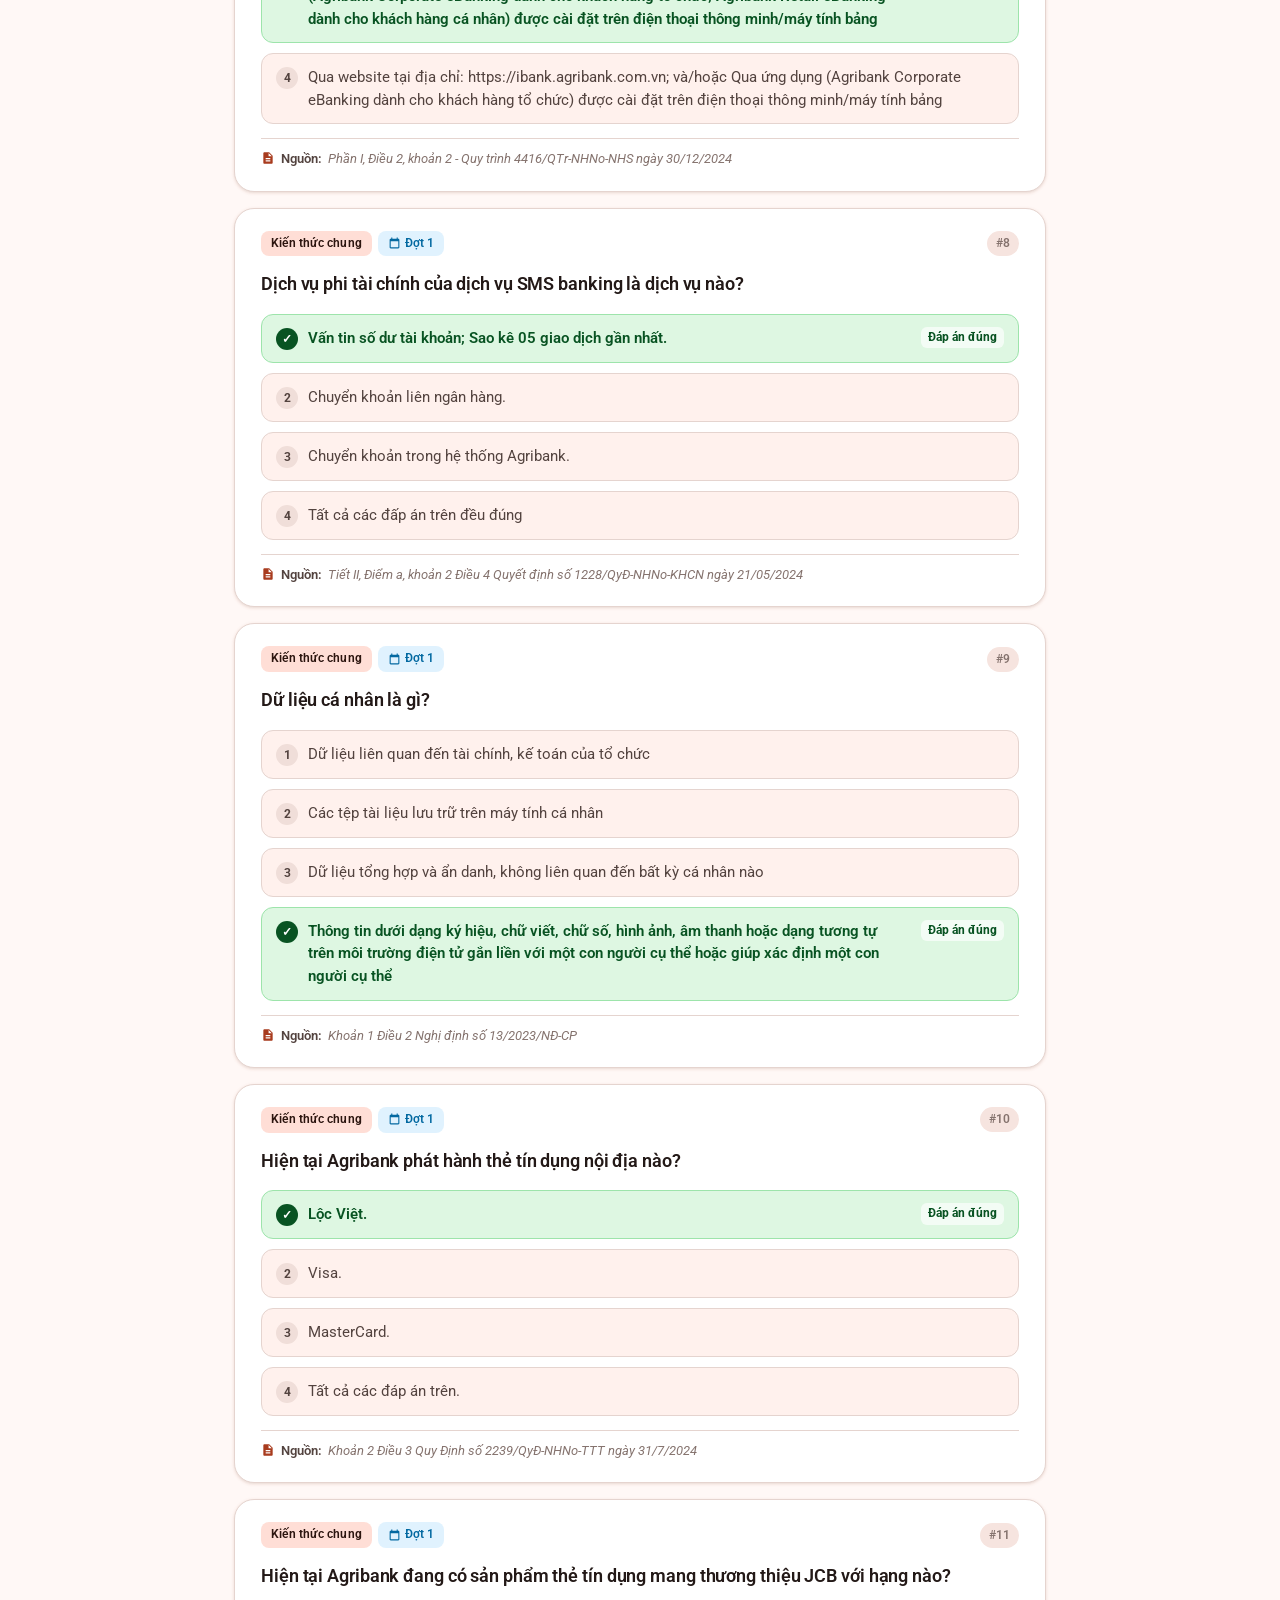
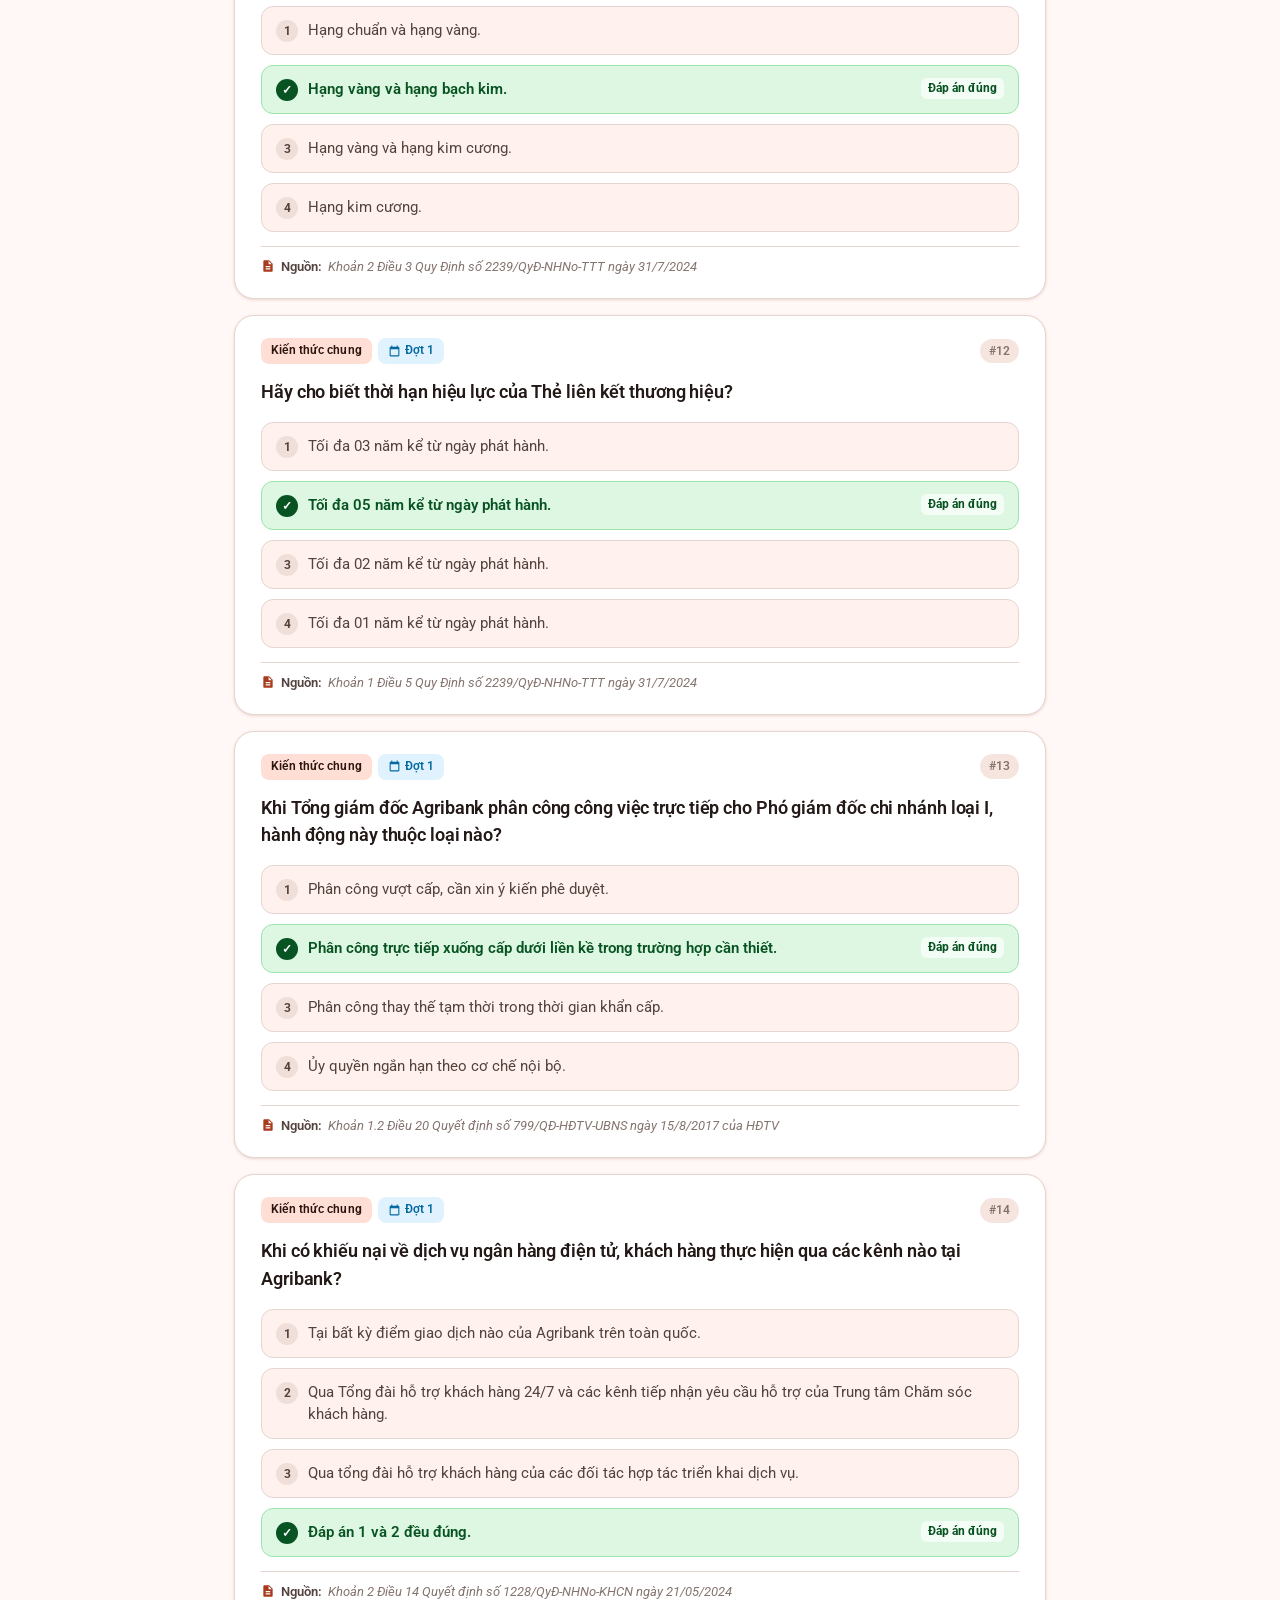
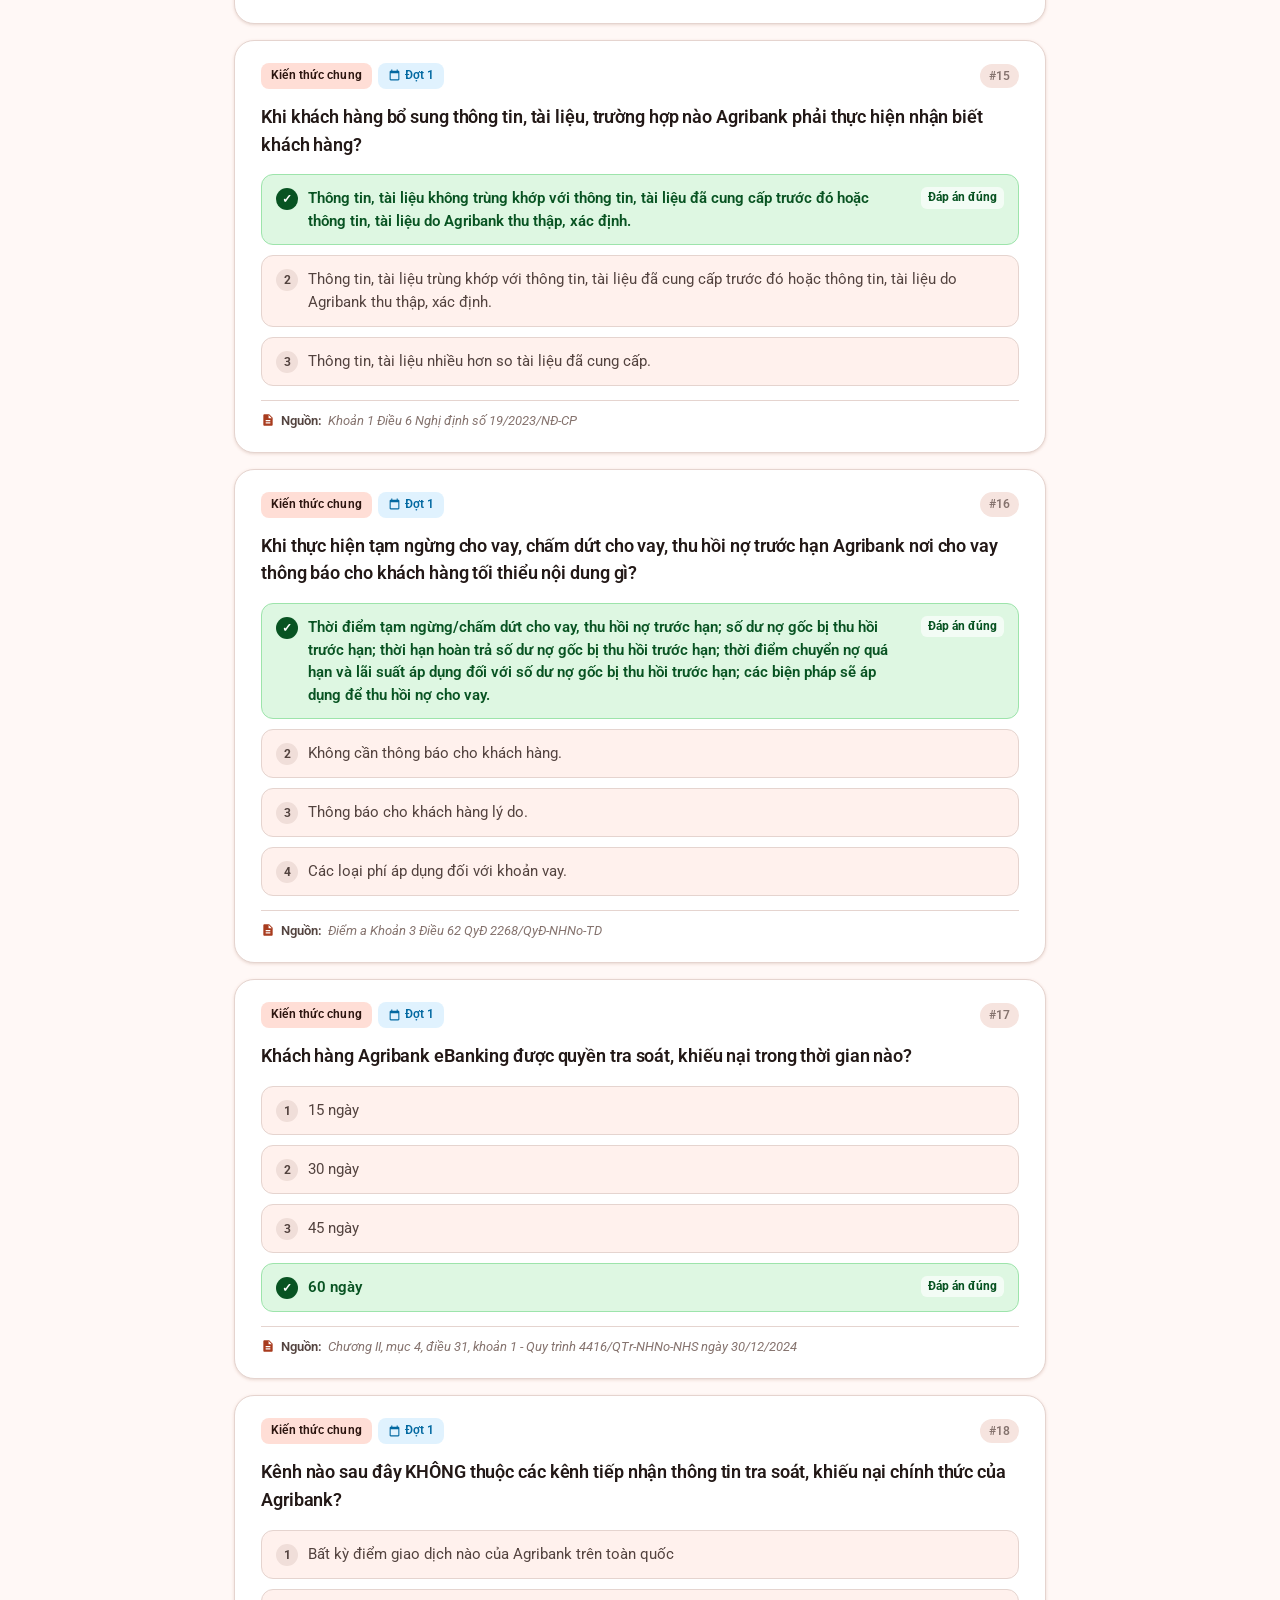
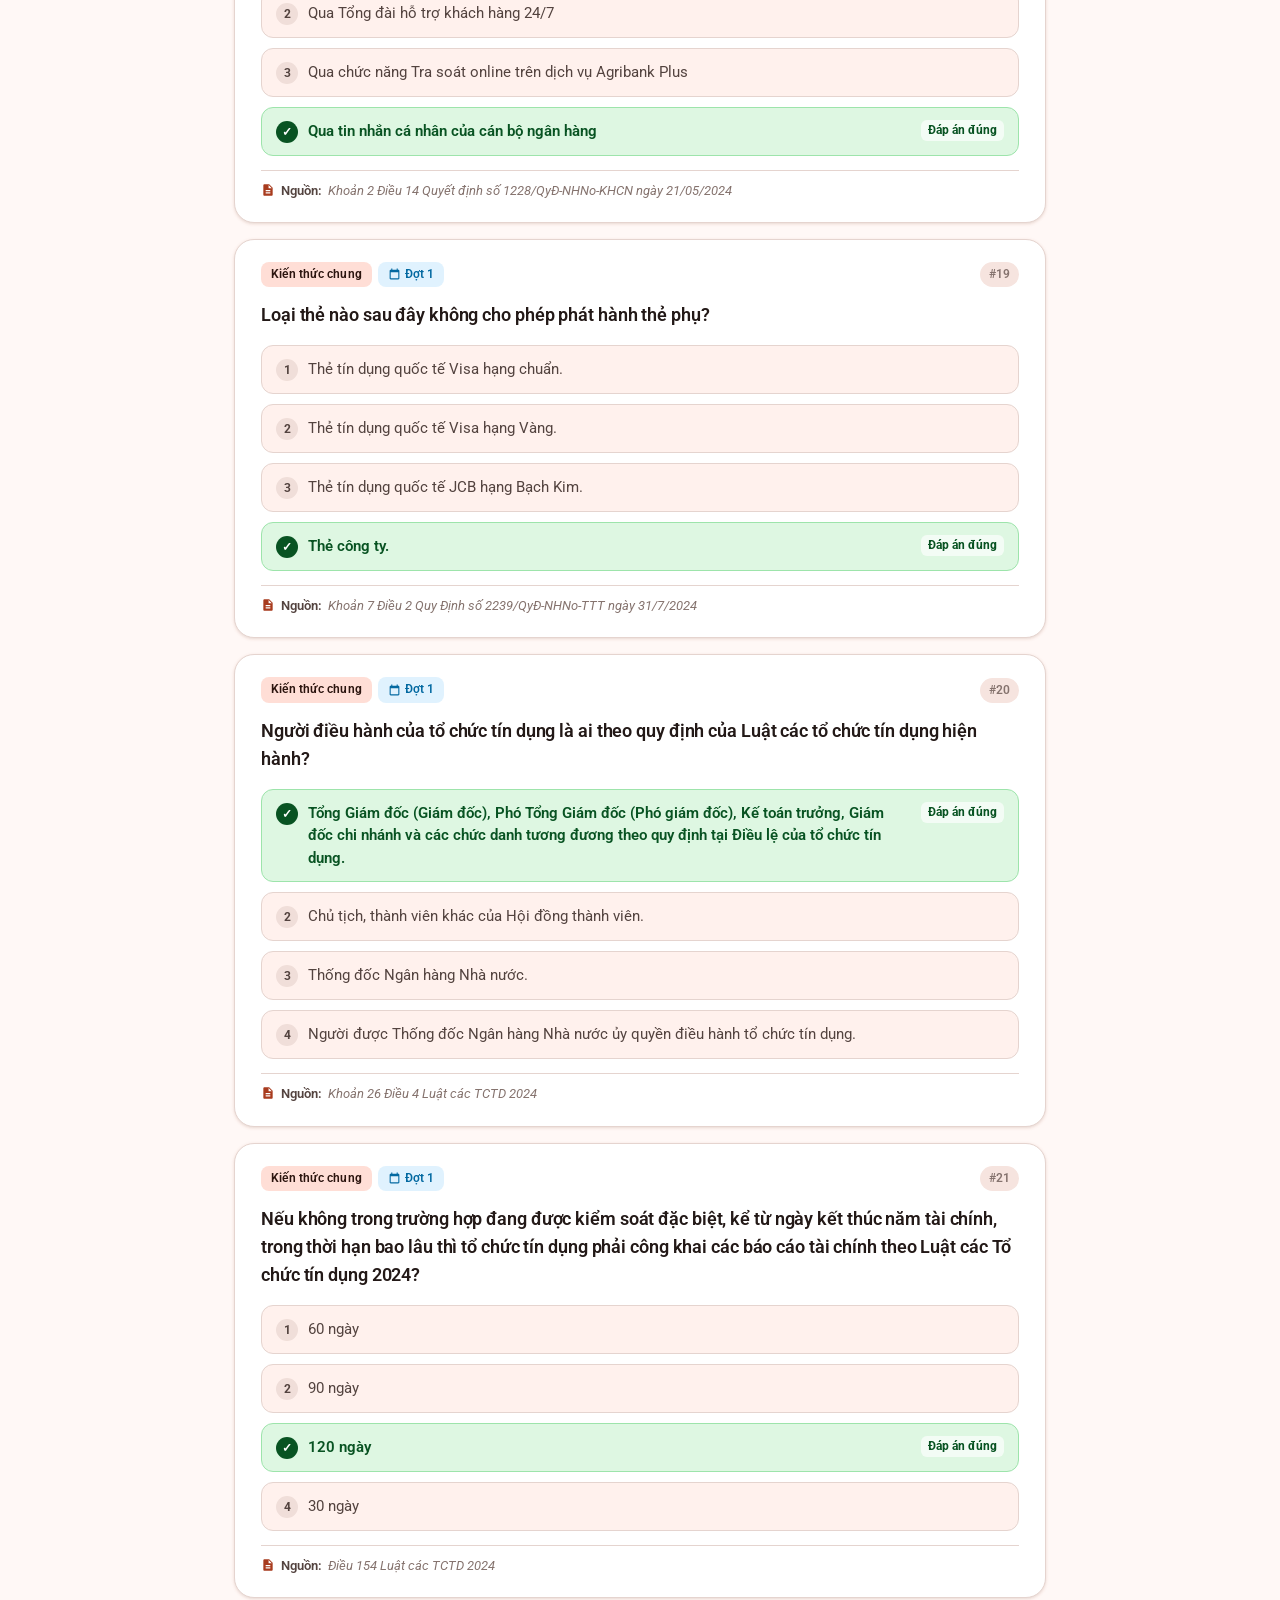
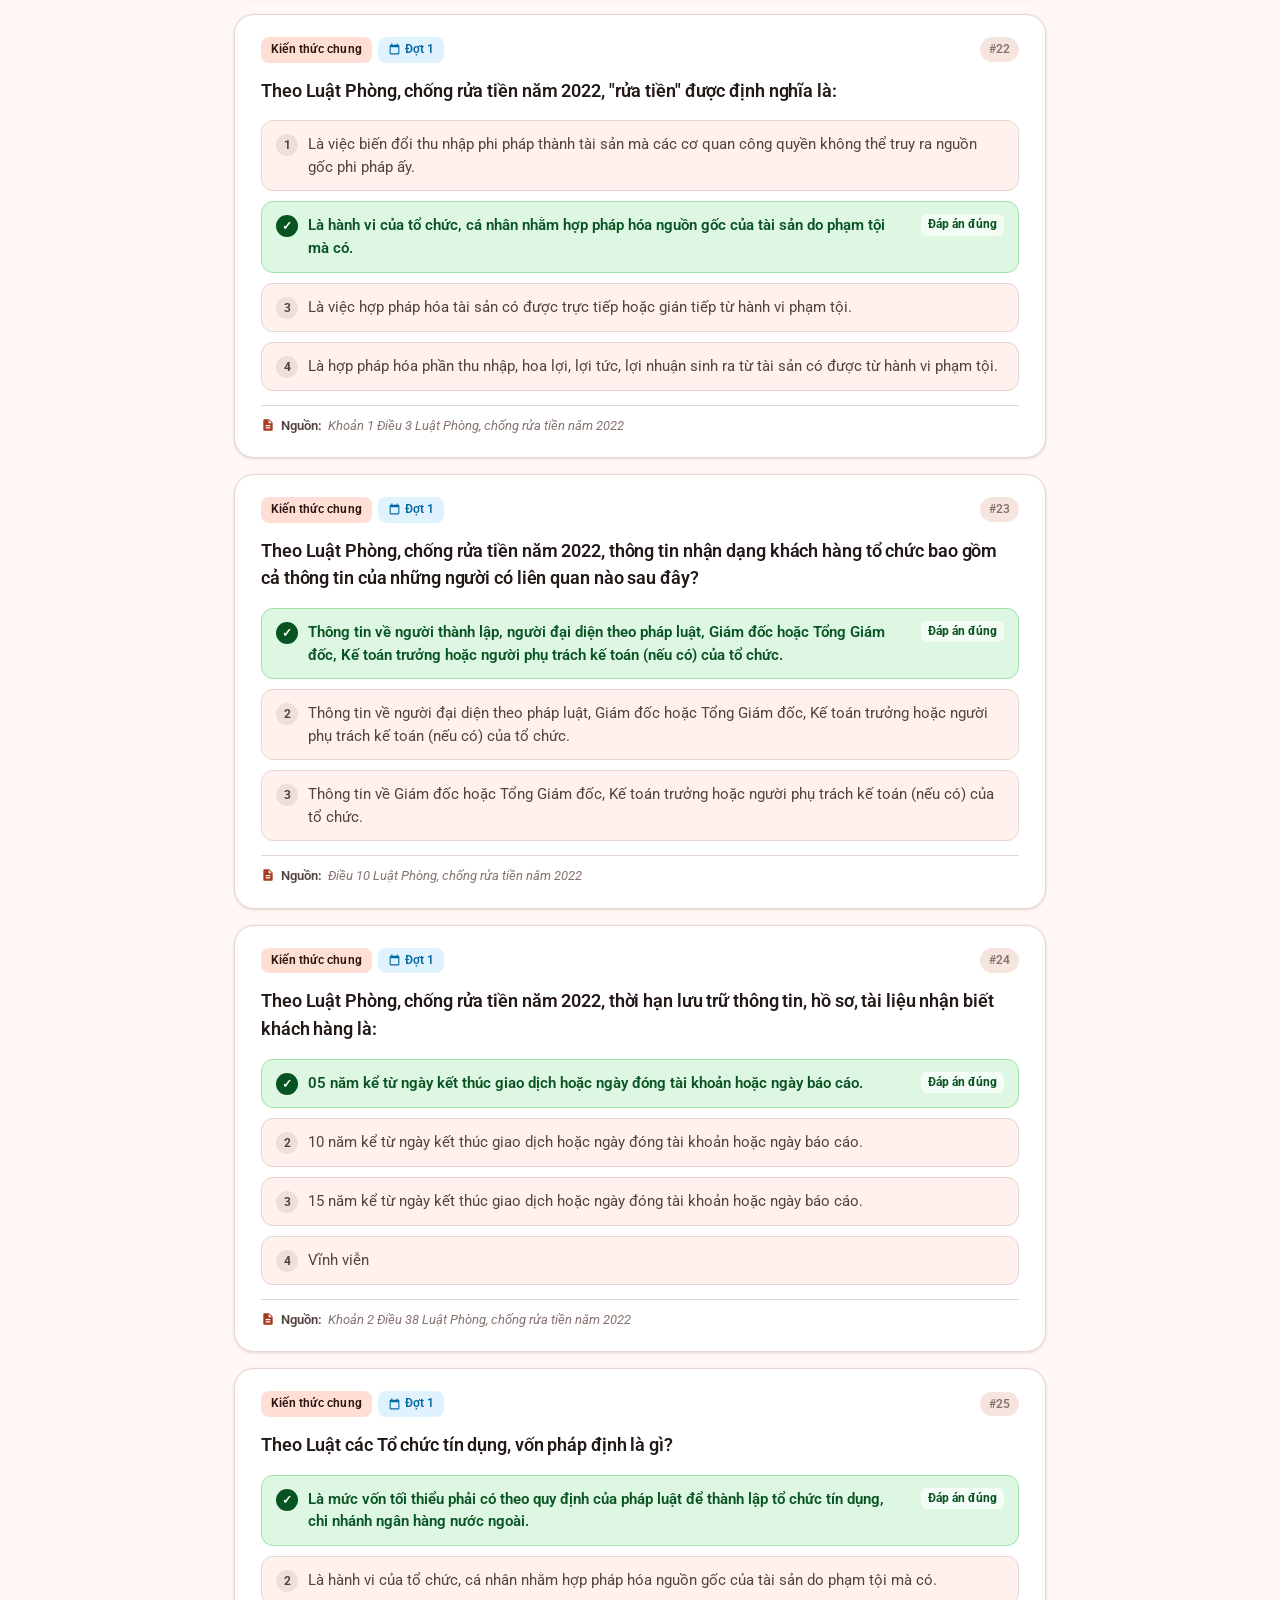
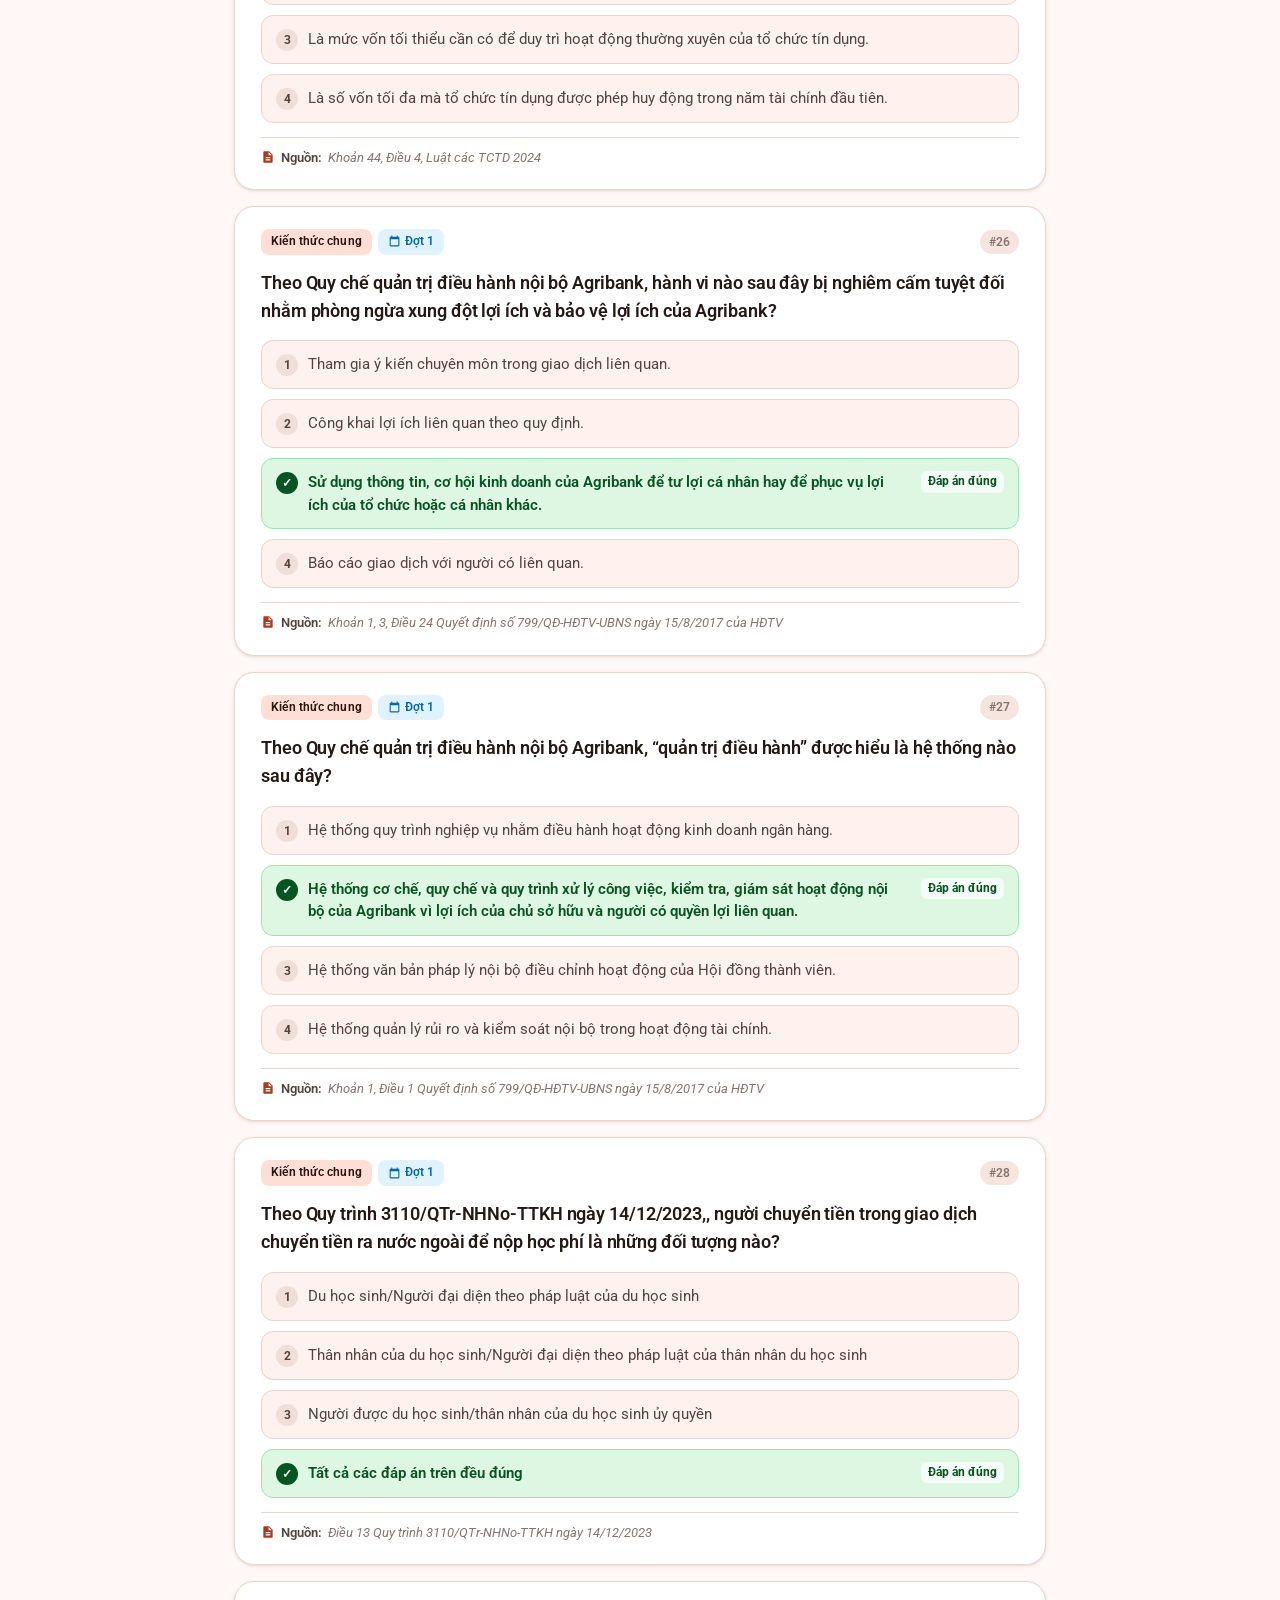
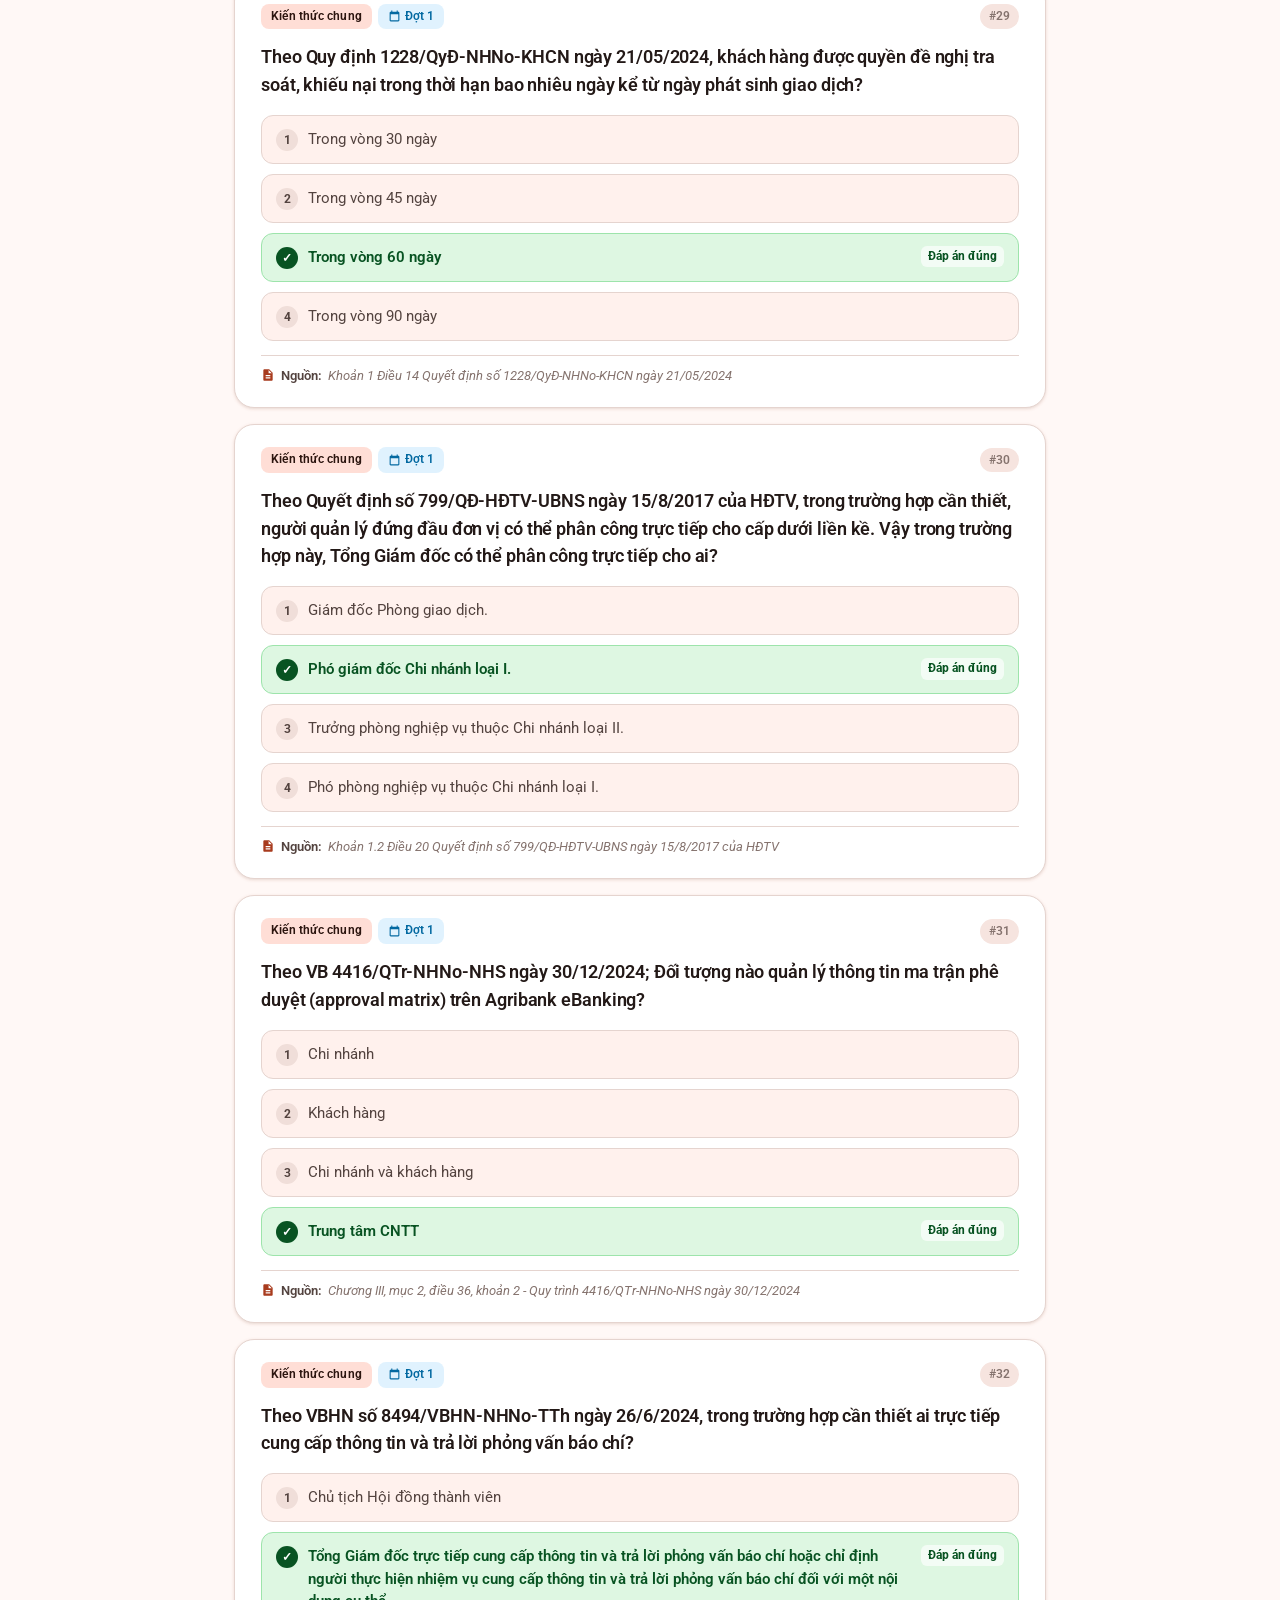
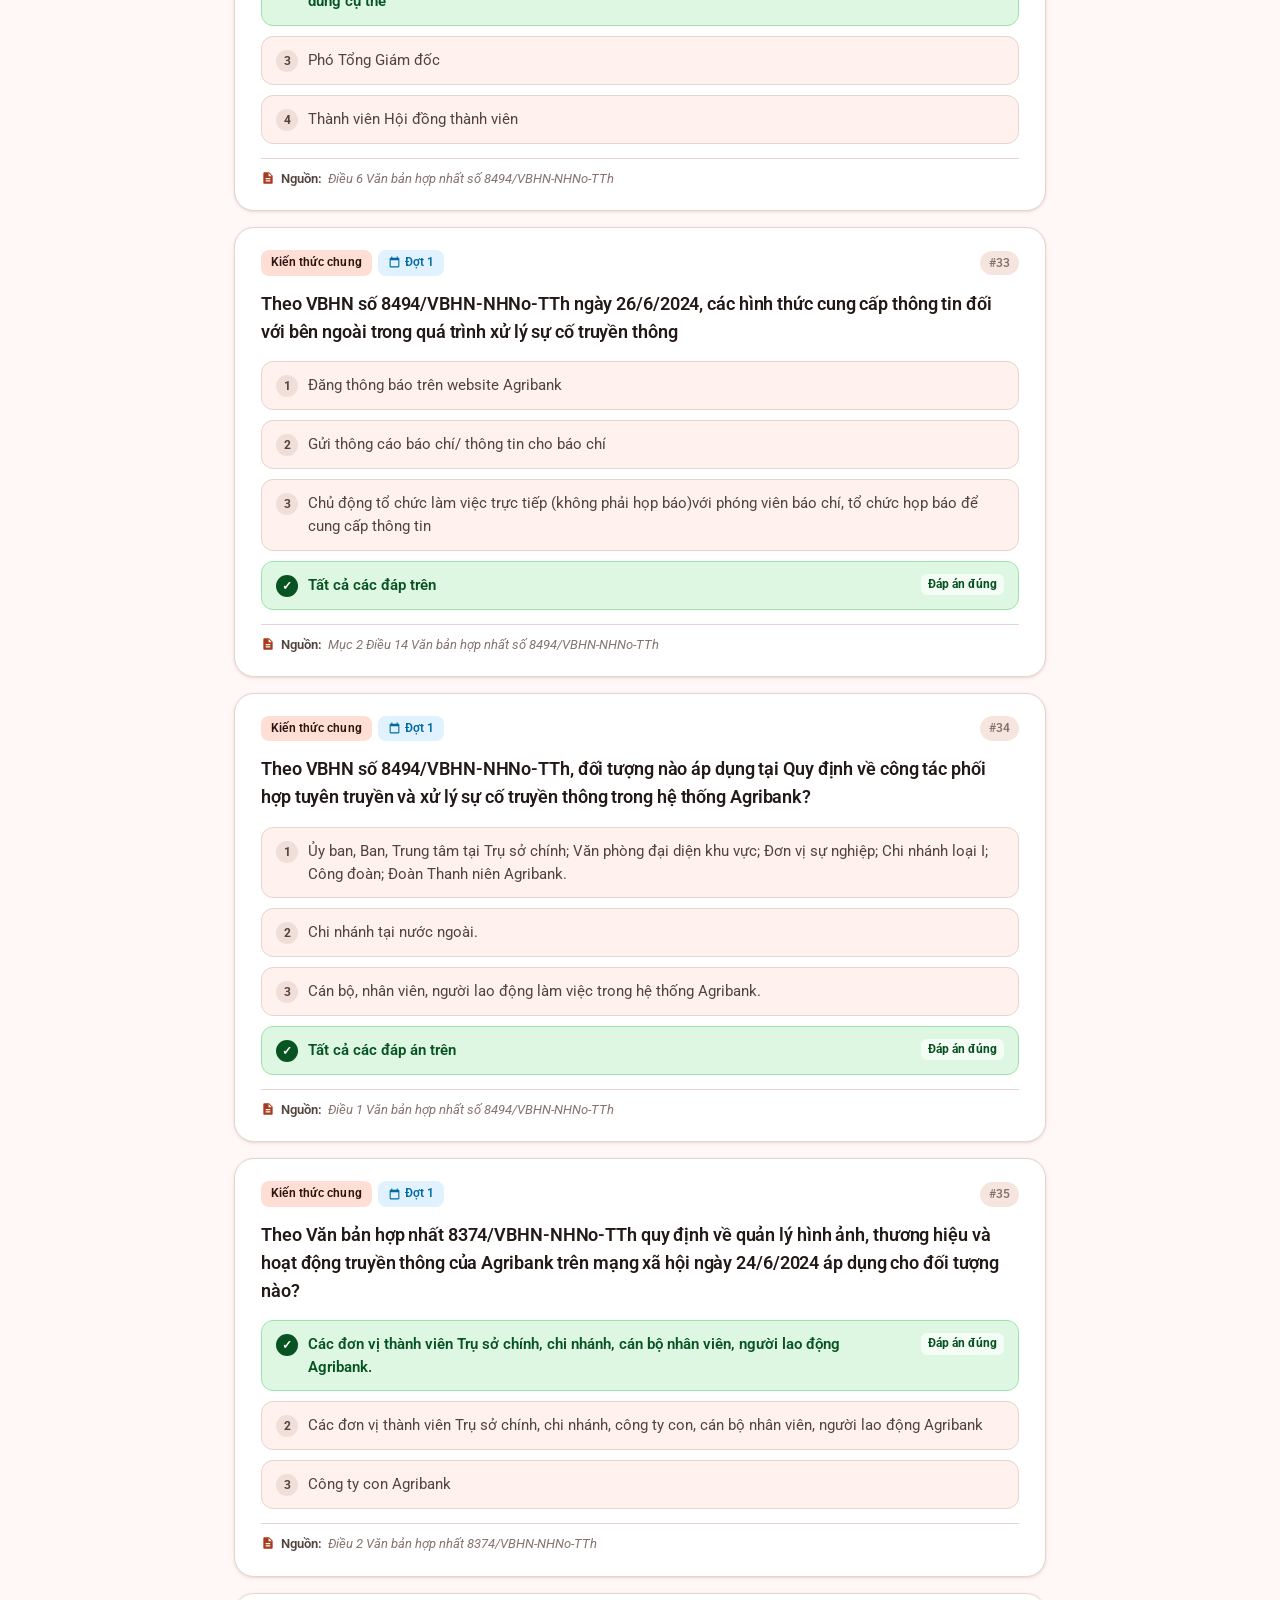
==== commit d154a9fe: "change color scheme" ====
--- a/index.html
+++ b/index.html
@@ -3,62 +3,82 @@
 <head>
     <meta charset="UTF-8">
     <meta name="viewport" content="width=device-width, initial-scale=1.0, maximum-scale=1.0, user-scalable=no">
-    <meta name="theme-color" content="#fef7ff">
+    <meta name="theme-color" content="#fff8f6" id="themeMetaColor">
     <meta name="apple-mobile-web-app-capable" content="yes">
     <meta name="apple-mobile-web-app-status-bar-style" content="default">
-    <title>Tra cứu Câu hỏi Agribank</title>
-    <!-- Google Fonts: Roboto & Material Symbols -->
+    <title>Tra cứu Câu hỏi Agribank - Material 3</title>
+    <!-- Google Fonts: Google Sans & Roboto -->
     <link rel="preconnect" href="https://fonts.googleapis.com">
     <link rel="preconnect" href="https://fonts.gstatic.com" crossorigin>
-    <link href="https://fonts.googleapis.com/css2?family=Google+Sans:wght@400;500;600;700&family=Roboto:wght@400;500;700&display=swap" rel="stylesheet">
+    <link href="https://fonts.googleapis.com/css2?family=Google+Sans:wght@400;500;600;700&family=Roboto:wght@400;500;600;700&display=swap" rel="stylesheet">
     <link rel="stylesheet" href="css/style.css">
 </head>
 <body>
-    <!-- Google App Bar -->
+    <!-- Google Material 3 App Bar -->
     <header class="google-app-bar">
         <div class="app-brand">
-            <div class="brand-icon">
-                <svg viewBox="0 0 24 24" width="24" height="24" fill="currentColor">
+            <div class="brand-icon" aria-hidden="true">
+                <svg viewBox="0 0 24 24" width="22" height="22" fill="currentColor">
                     <path d="M12 2L2 7v2h20V7L12 2zm8 9h-3v7h3v-7zm-5 0h-2v7h2v-7zm-4 0H9v7h2v-7zm-4 0H4v7h3v-7zM2 20v2h20v-2H2z"/>
                 </svg>
             </div>
             <div class="brand-text">
                 <h1 class="app-title">Agribank Quiz</h1>
-                <span class="app-tag">Ngân hàng đề 2026</span>
+                <span class="app-tag">Ngân hàng đề trắc nghiệm 2026</span>
             </div>
+        </div>
+
+        <div class="app-actions">
+            <!-- Theme Mode Toggle Button -->
+            <button id="themeToggleBtn" class="m3-icon-button-tonal" title="Chuyển chế độ sáng/tối" aria-label="Đổi giao diện sáng tối">
+                <svg class="sun-icon" viewBox="0 0 24 24" width="20" height="20" fill="currentColor">
+                    <path d="M12 7c-2.76 0-5 2.24-5 5s2.24 5 5 5 5-2.24 5-5-2.24-5-5-5zM2 13h2c.55 0 1-.45 1-1s-.45-1-1-1H2c-.55 0-1 .45-1 1s.45 1 1 1zm18 0h2c.55 0 1-.45 1-1s-.45-1-1-1h-2c-.55 0-1 .45-1 1s.45 1 1 1zM11 2v2c0 .55.45 1 1 1s1-.45 1-1V2c0-.55-.45-1-1-1s-1 .45-1 1zm0 18v2c0 .55.45 1 1 1s1-.45 1-1v-2c0-.55-.45-1-1-1s-1 .45-1 1zM5.99 4.58c-.39-.39-1.03-.39-1.41 0s-.39 1.03 0 1.41l1.06 1.06c.39.39 1.03.39 1.41 0s.39-1.03 0-1.41L5.99 4.58zm12.37 12.37c-.39-.39-1.03-.39-1.41 0s-.39 1.03 0 1.41l1.06 1.06c.39.39 1.03.39 1.41 0s.39-1.03 0-1.41l-1.06-1.06zm1.06-10.96c.39-.39.39-1.03 0-1.41s-1.03-.39-1.41 0l-1.06 1.06c-.39.39-.39 1.03 0 1.41s1.03.39 1.41 0l1.06-1.06zM7.05 18.36c.39-.39.39-1.03 0-1.41s-1.03-.39-1.41 0l-1.06 1.06c-.39.39-.39 1.03 0 1.41s1.03.39 1.41 0l1.06-1.06z"/>
+                </svg>
+                <svg class="moon-icon" viewBox="0 0 24 24" width="20" height="20" fill="currentColor">
+                    <path d="M12 3c-4.97 0-9 4.03-9 9s4.03 9 9 9 9-4.03 9-9c0-.46-.04-.92-.1-1.36-.98 1.37-2.58 2.26-4.4 2.26-2.98 0-5.4-2.42-5.4-5.4 0-1.81.89-3.42 2.26-4.4-.44-.06-.9-.1-1.36-.1z"/>
+                </svg>
+            </button>
         </div>
     </header>
 
     <!-- Google Sticky Search & Filter Header -->
     <div class="search-sticky-container">
         <!-- Google M3 Search Bar -->
-        <div class="m3-search-bar">
-            <div class="search-leading-icon">
-                <svg viewBox="0 0 24 24" width="20" height="20" fill="currentColor">
+        <div class="m3-search-bar" id="m3SearchBar">
+            <div class="search-leading-icon" aria-hidden="true">
+                <svg viewBox="0 0 24 24" width="22" height="22" fill="currentColor">
                     <path d="M15.5 14h-.79l-.28-.27A6.471 6.471 0 0 0 16 9.5 6.5 6.5 0 1 0 9.5 16c1.61 0 3.09-.59 4.23-1.57l.27.28v.79l5 4.99L20.49 19l-4.99-5zm-6 0C7.01 14 5 11.99 5 9.5S7.01 5 9.5 5 14 7.01 14 9.5 11.99 14 9.5 14z"/>
                 </svg>
             </div>
             <input 
                 type="text" 
                 id="searchInput" 
-                placeholder="Tìm kiếm trong câu hỏi..." 
+                placeholder="Tìm kiếm trong nội dung câu hỏi..." 
                 autocomplete="off" 
                 autocorrect="off" 
                 autocapitalize="off" 
                 spellcheck="false"
-                autofocus
+                aria-label="Tìm kiếm câu hỏi"
             >
-            <button type="button" id="clearBtn" class="m3-icon-button clear-btn" aria-label="Xoá tìm kiếm">
-                <svg viewBox="0 0 24 24" width="18" height="18" fill="currentColor">
-                    <path d="M19 6.41L17.59 5 12 10.59 6.41 5 5 6.41 10.59 12 5 17.59 6.41 19 12 13.41 17.59 19 19 17.59 13.41 12 19 6.41z"/>
-                </svg>
-            </button>
+            <div class="search-trailing">
+                <span class="search-shortcut-badge" title="Phím tắt: gõ / để tìm nhanh">/</span>
+                <button type="button" id="clearBtn" class="m3-icon-button clear-btn" aria-label="Xoá nội dung tìm kiếm" title="Xoá tìm kiếm">
+                    <svg viewBox="0 0 24 24" width="18" height="18" fill="currentColor">
+                        <path d="M19 6.41L17.59 5 12 10.59 6.41 5 5 6.41 10.59 12 5 17.59 6.41 19 12 13.41 17.59 19 19 17.59 13.41 12 19 6.41z"/>
+                    </svg>
+                </button>
+            </div>
         </div>
 
-        <!-- Material 3 Filter Controls -->
+        <!-- Material 3 Quick Filter Chips Carousel -->
+        <div class="m3-chips-scroll" id="chipsScroll" role="tablist" aria-label="Bộ lọc nhanh theo danh mục">
+            <!-- Dynamically populated chips -->
+        </div>
+
+        <!-- Material 3 Filter Controls (Dropdown & Stats Badge) -->
         <div class="m3-filter-strip">
             <div class="m3-select-wrapper">
-                <div class="select-icon">
+                <div class="select-icon" aria-hidden="true">
                     <svg viewBox="0 0 24 24" width="18" height="18" fill="currentColor">
                         <path d="M10 18h4v-2h-4v2zM3 6v2h18V6H3zm3 7h12v-2H6v2z"/>
                     </svg>
@@ -72,7 +92,7 @@
     </div>
 
     <!-- Danh sách câu hỏi dạng thẻ M3 -->
-    <main id="results" class="cards-container">
+    <main id="results" class="cards-container" aria-live="polite">
         <div class="empty-state">
             <div class="m3-spinner"></div>
             <p>Đang tải danh sách câu hỏi...</p>
@@ -80,8 +100,8 @@
     </main>
 
     <!-- Google Material 3 Floating Action Button (FAB) -->
-    <button id="backToTop" class="m3-fab" title="Lên đầu trang" aria-label="Cuộn lên đầu trang">
-        <svg viewBox="0 0 24 24" width="22" height="22" fill="currentColor">
+    <button id="backToTop" class="m3-fab" title="Cuộn lên đầu trang" aria-label="Cuộn lên đầu trang">
+        <svg viewBox="0 0 24 24" width="24" height="24" fill="currentColor">
             <path d="M7.41 15.41L12 10.83l4.59 4.58L18 14l-6-6-6 6z"/>
         </svg>
     </button>
--- a/css/style.css
+++ b/css/style.css
@@ -1,53 +1,204 @@
-/* Google Material Design 3 (Material You) Purple Theme for Agribank Quiz */
+/* ==========================================================================
+   Google Material Design 3 (Material You) - Peachy Theme for Agribank Quiz
+   ========================================================================== */
+
 :root {
-    /* Google M3 Purple (Baseline) Tonal Palette */
-    --md-sys-color-primary: #6750a4;
+    /* --- Material 3 Peach Palette (Light Mode) --- */
+    --md-sys-color-primary: #a83b1e;
     --md-sys-color-on-primary: #ffffff;
-    --md-sys-color-primary-container: #eaddff;
-    --md-sys-color-on-primary-container: #21005d;
-
-    --md-sys-color-secondary: #625b71;
+    --md-sys-color-primary-container: #ffdbd1;
+    --md-sys-color-on-primary-container: #3a0b01;
+    --md-sys-color-primary-fixed: #ffdbd1;
+    --md-sys-color-primary-fixed-dim: #ffb59d;
+
+    --md-sys-color-secondary: #77574e;
     --md-sys-color-on-secondary: #ffffff;
-    --md-sys-color-secondary-container: #e8def8;
-    --md-sys-color-on-secondary-container: #1d192b;
-
-    --md-sys-color-tertiary: #7d5260;
+    --md-sys-color-secondary-container: #ffded6;
+    --md-sys-color-on-secondary-container: #2c150f;
+
+    --md-sys-color-tertiary: #725b2f;
     --md-sys-color-on-tertiary: #ffffff;
-    --md-sys-color-tertiary-container: #ffd8e4;
-    --md-sys-color-on-tertiary-container: #31111d;
-
-    --md-sys-color-surface: #fef7ff;
-    --md-sys-color-surface-container: #ffffff;
-    --md-sys-color-surface-container-high: #f7f2fa;
-    --md-sys-color-surface-container-highest: #ece6f0;
-    --md-sys-color-surface-variant: #e7e0ec;
-
-    --md-sys-color-outline: #79747e;
-    --md-sys-color-outline-variant: #cac4d0;
-
-    --md-sys-color-text-primary: #1d192b;
-    --md-sys-color-text-secondary: #49454f;
-    --md-sys-color-text-tertiary: #79747e;
-
-    --md-sys-color-success-container: #d7f8db;
-    --md-sys-color-on-success-container: #0f5223;
-    --md-sys-color-success-border: #9be4a8;
-
-    --md-sys-color-highlight: #eaddff;
-    --md-sys-color-on-highlight: #21005d;
-
-    /* Google Elevation Shadows with M3 Purple ambient tint */
-    --md-elevation-1: 0 1px 3px 1px rgba(0, 0, 0, 0.08), 0 1px 2px 0 rgba(0, 0, 0, 0.12);
-    --md-elevation-2: 0 2px 6px 2px rgba(103, 80, 164, 0.15), 0 1px 2px 0 rgba(0, 0, 0, 0.18);
-    --md-elevation-3: 0 4px 8px 3px rgba(103, 80, 164, 0.18), 0 1px 3px 0 rgba(0, 0, 0, 0.22);
+    --md-sys-color-tertiary-container: #fde0a6;
+    --md-sys-color-on-tertiary-container: #261a00;
+
+    --md-sys-color-surface: #fff8f6;
+    --md-sys-color-surface-dim: #e8d6d2;
+    --md-sys-color-surface-bright: #fff8f6;
+    --md-sys-color-surface-container-lowest: #ffffff;
+    --md-sys-color-surface-container-low: #fff1ed;
+    --md-sys-color-surface-container: #fceae5;
+    --md-sys-color-surface-container-high: #f6e4df;
+    --md-sys-color-surface-container-highest: #f0ded9;
+    --md-sys-color-surface-variant: #f5ded8;
+
+    --md-sys-color-outline: #85736e;
+    --md-sys-color-outline-variant: #e5d4cf;
+
+    --md-sys-color-on-surface: #231917;
+    --md-sys-color-on-surface-variant: #53433f;
+    --md-sys-color-on-surface-muted: #85736e;
+
+    /* Semantic States */
+    --md-sys-color-success-container: #def7e2;
+    --md-sys-color-on-success-container: #085322;
+    --md-sys-color-success-border: #9de4ab;
+
+    --md-sys-color-highlight: #ffe0d6;
+    --md-sys-color-on-highlight: #78250e;
+    --md-sys-color-highlight-border: #e06847;
+
+    /* Batch tags */
+    --batch-both-bg: #ffdbd1;
+    --batch-both-text: #6d1f08;
+    --batch-d1-bg: #e0f2fe;
+    --batch-d1-text: #0369a1;
+    --batch-d2-bg: #fae8d4;
+    --batch-d2-text: #844300;
+
+    /* Sticky Blur Background */
+    --sticky-bg: rgba(255, 248, 246, 0.88);
+
+    /* Google Elevation Shadows with M3 Peach ambient tint */
+    --md-elevation-1: 0 1px 3px 1px rgba(168, 59, 30, 0.08), 0 1px 2px 0 rgba(0, 0, 0, 0.05);
+    --md-elevation-2: 0 2px 6px 2px rgba(168, 59, 30, 0.11), 0 1px 2px 0 rgba(0, 0, 0, 0.07);
+    --md-elevation-3: 0 4px 12px 3px rgba(168, 59, 30, 0.13), 0 1px 3px 0 rgba(0, 0, 0, 0.09);
+    --md-elevation-4: 0 6px 16px 4px rgba(168, 59, 30, 0.15), 0 2px 4px 0 rgba(0, 0, 0, 0.11);
 
     /* Shape Radii */
     --md-shape-full: 9999px;
+    --md-shape-xl: 28px;
     --md-shape-large: 20px;
     --md-shape-medium: 12px;
-    --md-shape-small: 8px;
-}
-
+    --md-shape-chip: 8px;
+    --md-shape-small: 6px;
+
+    /* Transitions & Easing */
+    --md-motion-easing: cubic-bezier(0.2, 0, 0, 1);
+    --md-motion-duration-short: 0.15s;
+    --md-motion-duration-medium: 0.25s;
+}
+
+/* --- Material 3 Peach Palette (Dark Mode) --- */
+[data-theme="dark"] {
+    --md-sys-color-primary: #ffb59d;
+    --md-sys-color-on-primary: #5f1600;
+    --md-sys-color-primary-container: #82290d;
+    --md-sys-color-on-primary-container: #ffdbd1;
+    --md-sys-color-primary-fixed: #ffdbd1;
+    --md-sys-color-primary-fixed-dim: #ffb59d;
+
+    --md-sys-color-secondary: #e7bdb2;
+    --md-sys-color-on-secondary: #442a22;
+    --md-sys-color-secondary-container: #5d3f37;
+    --md-sys-color-on-secondary-container: #ffded6;
+
+    --md-sys-color-tertiary: #e1c48d;
+    --md-sys-color-on-tertiary: #402d05;
+    --md-sys-color-tertiary-container: #584419;
+    --md-sys-color-on-tertiary-container: #fde0a6;
+
+    --md-sys-color-surface: #1a1110;
+    --md-sys-color-surface-dim: #1a1110;
+    --md-sys-color-surface-bright: #423735;
+    --md-sys-color-surface-container-lowest: #140c0b;
+    --md-sys-color-surface-container-low: #221918;
+    --md-sys-color-surface-container: #261d1c;
+    --md-sys-color-surface-container-high: #312726;
+    --md-sys-color-surface-container-highest: #3c3230;
+    --md-sys-color-surface-variant: #53433f;
+
+    --md-sys-color-outline: #a08c87;
+    --md-sys-color-outline-variant: #433633;
+
+    --md-sys-color-on-surface: #f0ded9;
+    --md-sys-color-on-surface-variant: #d8c2bc;
+    --md-sys-color-on-surface-muted: #a08c87;
+
+    --md-sys-color-success-container: #164e29;
+    --md-sys-color-on-success-container: #c8f8d2;
+    --md-sys-color-success-border: #2c7843;
+
+    --md-sys-color-highlight: #64210a;
+    --md-sys-color-on-highlight: #ffdbd0;
+    --md-sys-color-highlight-border: #ffb59d;
+
+    --batch-both-bg: #82290d;
+    --batch-both-text: #ffdbd1;
+    --batch-d1-bg: #0c4a6e;
+    --batch-d1-text: #bae6fd;
+    --batch-d2-bg: #584419;
+    --batch-d2-text: #fde0a6;
+
+    --sticky-bg: rgba(26, 17, 16, 0.88);
+
+    --md-elevation-1: 0 1px 3px 1px rgba(0, 0, 0, 0.45), 0 1px 2px 0 rgba(0, 0, 0, 0.35);
+    --md-elevation-2: 0 2px 6px 2px rgba(0, 0, 0, 0.55), 0 1px 2px 0 rgba(0, 0, 0, 0.4);
+    --md-elevation-3: 0 4px 12px 3px rgba(0, 0, 0, 0.65), 0 1px 3px 0 rgba(0, 0, 0, 0.5);
+    --md-elevation-4: 0 6px 16px 4px rgba(0, 0, 0, 0.75), 0 2px 4px 0 rgba(0, 0, 0, 0.55);
+}
+
+/* Auto match system dark theme if not manually chosen */
+@media (prefers-color-scheme: dark) {
+    :root:not([data-theme="light"]) {
+        --md-sys-color-primary: #ffb59d;
+        --md-sys-color-on-primary: #5f1600;
+        --md-sys-color-primary-container: #82290d;
+        --md-sys-color-on-primary-container: #ffdbd1;
+        --md-sys-color-primary-fixed: #ffdbd1;
+        --md-sys-color-primary-fixed-dim: #ffb59d;
+
+        --md-sys-color-secondary: #e7bdb2;
+        --md-sys-color-on-secondary: #442a22;
+        --md-sys-color-secondary-container: #5d3f37;
+        --md-sys-color-on-secondary-container: #ffded6;
+
+        --md-sys-color-tertiary: #e1c48d;
+        --md-sys-color-on-tertiary: #402d05;
+        --md-sys-color-tertiary-container: #584419;
+        --md-sys-color-on-tertiary-container: #fde0a6;
+
+        --md-sys-color-surface: #1a1110;
+        --md-sys-color-surface-dim: #1a1110;
+        --md-sys-color-surface-bright: #423735;
+        --md-sys-color-surface-container-lowest: #140c0b;
+        --md-sys-color-surface-container-low: #221918;
+        --md-sys-color-surface-container: #261d1c;
+        --md-sys-color-surface-container-high: #312726;
+        --md-sys-color-surface-container-highest: #3c3230;
+        --md-sys-color-surface-variant: #53433f;
+
+        --md-sys-color-outline: #a08c87;
+        --md-sys-color-outline-variant: #433633;
+
+        --md-sys-color-on-surface: #f0ded9;
+        --md-sys-color-on-surface-variant: #d8c2bc;
+        --md-sys-color-on-surface-muted: #a08c87;
+
+        --md-sys-color-success-container: #164e29;
+        --md-sys-color-on-success-container: #c8f8d2;
+        --md-sys-color-success-border: #2c7843;
+
+        --md-sys-color-highlight: #64210a;
+        --md-sys-color-on-highlight: #ffdbd0;
+        --md-sys-color-highlight-border: #ffb59d;
+
+        --batch-both-bg: #82290d;
+        --batch-both-text: #ffdbd1;
+        --batch-d1-bg: #0c4a6e;
+        --batch-d1-text: #bae6fd;
+        --batch-d2-bg: #584419;
+        --batch-d2-text: #fde0a6;
+
+        --sticky-bg: rgba(26, 17, 16, 0.88);
+
+        --md-elevation-1: 0 1px 3px 1px rgba(0, 0, 0, 0.45), 0 1px 2px 0 rgba(0, 0, 0, 0.35);
+        --md-elevation-2: 0 2px 6px 2px rgba(0, 0, 0, 0.55), 0 1px 2px 0 rgba(0, 0, 0, 0.4);
+        --md-elevation-3: 0 4px 12px 3px rgba(0, 0, 0, 0.65), 0 1px 3px 0 rgba(0, 0, 0, 0.5);
+        --md-elevation-4: 0 6px 16px 4px rgba(0, 0, 0, 0.75), 0 2px 4px 0 rgba(0, 0, 0, 0.55);
+    }
+}
+
+/* --- Base & Reset --- */
 * {
     box-sizing: border-box;
     margin: 0;
@@ -56,23 +207,26 @@
 }
 
 body {
-    font-family: 'Google Sans', 'Roboto', -apple-system, BlinkMacSystemFont, 'Segoe UI', sans-serif;
+    font-family: 'Google Sans', -apple-system, BlinkMacSystemFont, 'Segoe UI', Roboto, Helvetica, Arial, sans-serif;
     line-height: 1.5;
-    color: var(--md-sys-color-text-primary);
+    color: var(--md-sys-color-on-surface);
     background-color: var(--md-sys-color-surface);
-    padding: 0 16px 80px 16px;
+    padding: 0 16px 90px 16px;
     max-width: 860px;
     margin: 0 auto;
     -webkit-font-smoothing: antialiased;
-}
-
-/* Google App Bar */
+    transition: background-color var(--md-motion-duration-medium) var(--md-motion-easing),
+                color var(--md-motion-duration-medium) var(--md-motion-easing);
+}
+
+/* --- Google Material 3 App Bar --- */
 .google-app-bar {
     padding-top: max(16px, env(safe-area-inset-top));
     padding-bottom: 12px;
     display: flex;
     align-items: center;
     justify-content: space-between;
+    gap: 12px;
 }
 
 .app-brand {
@@ -82,21 +236,27 @@
 }
 
 .brand-icon {
-    width: 40px;
-    height: 40px;
-    border-radius: 12px;
-    background: var(--md-sys-color-primary-container);
-    color: var(--md-sys-color-primary);
+    width: 44px;
+    height: 44px;
+    border-radius: 14px;
+    background: linear-gradient(135deg, var(--md-sys-color-primary-container), #ffb59d);
+    color: var(--md-sys-color-on-primary-container);
     display: flex;
     align-items: center;
     justify-content: center;
-    box-shadow: 0 1px 2px rgba(0,0,0,0.05);
+    box-shadow: var(--md-elevation-1);
+    flex-shrink: 0;
+}
+
+[data-theme="dark"] .brand-icon {
+    background: linear-gradient(135deg, #82290d, #b8431e);
+    color: #ffdbd1;
 }
 
 .brand-text .app-title {
-    font-size: 1.25rem;
+    font-size: 1.3rem;
     font-weight: 700;
-    color: var(--md-sys-color-text-primary);
+    color: var(--md-sys-color-on-surface);
     letter-spacing: -0.2px;
     line-height: 1.2;
 }
@@ -108,93 +268,274 @@
     letter-spacing: 0.2px;
 }
 
-/* Sticky Search Container */
+.app-actions {
+    display: flex;
+    align-items: center;
+    gap: 8px;
+}
+
+/* M3 Tonal Icon Button */
+.m3-icon-button-tonal {
+    width: 40px;
+    height: 40px;
+    border-radius: var(--md-shape-full);
+    border: none;
+    background-color: var(--md-sys-color-surface-container);
+    color: var(--md-sys-color-on-surface-variant);
+    cursor: pointer;
+    display: flex;
+    align-items: center;
+    justify-content: center;
+    transition: background-color var(--md-motion-duration-short) ease,
+                color var(--md-motion-duration-short) ease,
+                transform var(--md-motion-duration-short) ease;
+}
+
+.m3-icon-button-tonal:hover {
+    background-color: var(--md-sys-color-surface-container-high);
+    color: var(--md-sys-color-primary);
+}
+
+.m3-icon-button-tonal:active {
+    transform: scale(0.92);
+}
+
+/* Theme icon swap logic */
+.sun-icon {
+    display: none;
+}
+.moon-icon {
+    display: block;
+}
+
+[data-theme="dark"] .sun-icon {
+    display: block;
+}
+[data-theme="dark"] .moon-icon {
+    display: none;
+}
+
+@media (prefers-color-scheme: dark) {
+    :root:not([data-theme="light"]) .sun-icon {
+        display: block;
+    }
+    :root:not([data-theme="light"]) .moon-icon {
+        display: none;
+    }
+}
+
+/* --- Sticky Search Container --- */
 .search-sticky-container {
     position: sticky;
     top: 0;
-    background-color: var(--md-sys-color-surface);
-    padding-top: 6px;
-    padding-bottom: 14px;
+    background-color: var(--sticky-bg);
+    padding-top: 8px;
+    padding-bottom: 12px;
     z-index: 50;
-    backdrop-filter: blur(8px);
-}
-
-/* Google M3 Pill Search Bar */
+    backdrop-filter: blur(14px);
+    -webkit-backdrop-filter: blur(14px);
+    transition: background-color var(--md-motion-duration-medium) ease;
+}
+
+/* --- Google M3 Pill Search Bar --- */
 .m3-search-bar {
     position: relative;
     display: flex;
     align-items: center;
     width: 100%;
-    height: 52px;
-    background-color: #ffffff;
+    height: 54px;
+    background-color: var(--md-sys-color-surface-container-lowest);
     border-radius: var(--md-shape-full);
     box-shadow: var(--md-elevation-1);
-    transition: box-shadow 0.2s ease, border-color 0.2s ease;
-    border: 1px solid transparent;
+    border: 1px solid var(--md-sys-color-outline-variant);
+    transition: box-shadow var(--md-motion-duration-short) var(--md-motion-easing),
+                border-color var(--md-motion-duration-short) var(--md-motion-easing),
+                background-color var(--md-motion-duration-short) var(--md-motion-easing);
 }
 
 .m3-search-bar:focus-within {
     box-shadow: var(--md-elevation-2);
     border-color: var(--md-sys-color-primary);
+    outline: 2px solid var(--md-sys-color-primary-container);
 }
 
 .search-leading-icon {
     position: absolute;
     left: 18px;
-    color: var(--md-sys-color-text-secondary);
+    color: var(--md-sys-color-primary);
     display: flex;
     align-items: center;
     justify-content: center;
     pointer-events: none;
+    transition: color var(--md-motion-duration-short) ease;
 }
 
 #searchInput {
     width: 100%;
     height: 100%;
-    padding: 0 48px 0 52px;
+    padding: 0 74px 0 54px;
     font-size: 16px; /* Prevents auto-zoom on iOS */
     font-family: inherit;
+    font-weight: 400;
     border: none;
     border-radius: var(--md-shape-full);
     background: transparent;
-    color: var(--md-sys-color-text-primary);
+    color: var(--md-sys-color-on-surface);
     outline: none;
 }
 
 #searchInput::placeholder {
-    color: var(--md-sys-color-text-tertiary);
+    color: var(--md-sys-color-on-surface-muted);
     font-size: 0.95rem;
 }
 
+.search-trailing {
+    position: absolute;
+    right: 10px;
+    display: flex;
+    align-items: center;
+    gap: 6px;
+}
+
+.search-shortcut-badge {
+    display: none;
+    padding: 2px 7px;
+    font-size: 0.72rem;
+    font-weight: 600;
+    color: var(--md-sys-color-on-surface-muted);
+    background: var(--md-sys-color-surface-container-high);
+    border: 1px solid var(--md-sys-color-outline-variant);
+    border-radius: var(--md-shape-small);
+    pointer-events: none;
+    user-select: none;
+}
+
+@media (min-width: 640px) {
+    .search-shortcut-badge {
+        display: inline-block;
+    }
+}
+
 .m3-icon-button {
-    position: absolute;
-    right: 12px;
-    width: 32px;
-    height: 32px;
+    width: 34px;
+    height: 34px;
     border: none;
     border-radius: 50%;
-    background: #f1f3f4;
-    color: var(--md-sys-color-text-secondary);
+    background: var(--md-sys-color-surface-container-high);
+    color: var(--md-sys-color-on-surface-variant);
     cursor: pointer;
     display: none;
     align-items: center;
     justify-content: center;
-    transition: background 0.15s ease;
+    transition: background-color var(--md-motion-duration-short) ease,
+                color var(--md-motion-duration-short) ease,
+                transform var(--md-motion-duration-short) ease;
 }
 
 .m3-icon-button:hover {
-    background: #e2e5e9;
+    background: var(--md-sys-color-primary-container);
+    color: var(--md-sys-color-on-primary-container);
+}
+
+.m3-icon-button:active {
+    transform: scale(0.9);
 }
 
 .clear-btn.active {
     display: flex;
 }
 
-/* Filter Strip (M3 Filter Chips & Select) */
+/* --- Material 3 Filter Chips Scroll Bar --- */
+.m3-chips-scroll {
+    display: flex;
+    gap: 8px;
+    margin-top: 10px;
+    overflow-x: auto;
+    padding: 2px 2px 6px 2px;
+    scroll-snap-type: x proximity;
+    -webkit-overflow-scrolling: touch;
+    scrollbar-width: none; /* Firefox */
+}
+
+.m3-chips-scroll::-webkit-scrollbar {
+    display: none; /* Safari and Chrome */
+}
+
+.m3-filter-chip {
+    flex-shrink: 0;
+    display: inline-flex;
+    align-items: center;
+    gap: 6px;
+    height: 36px;
+    padding: 0 14px;
+    font-family: inherit;
+    font-size: 13.5px;
+    font-weight: 500;
+    border-radius: var(--md-shape-chip);
+    background-color: var(--md-sys-color-surface-container-lowest);
+    color: var(--md-sys-color-on-surface-variant);
+    border: 1px solid var(--md-sys-color-outline-variant);
+    cursor: pointer;
+    scroll-snap-align: start;
+    user-select: none;
+    white-space: nowrap;
+    transition: all var(--md-motion-duration-short) var(--md-motion-easing);
+}
+
+.m3-filter-chip:hover {
+    background-color: var(--md-sys-color-surface-container-low);
+    color: var(--md-sys-color-on-surface);
+    border-color: var(--md-sys-color-outline);
+}
+
+.m3-filter-chip:active {
+    transform: scale(0.96);
+}
+
+.m3-filter-chip.selected {
+    background-color: var(--md-sys-color-primary-container);
+    color: var(--md-sys-color-on-primary-container);
+    border-color: var(--md-sys-color-primary);
+    font-weight: 600;
+    box-shadow: 0 1px 3px rgba(168, 59, 30, 0.12);
+}
+
+.chip-check-icon {
+    display: none;
+    width: 16px;
+    height: 16px;
+    fill: currentColor;
+}
+
+.m3-filter-chip.selected .chip-check-icon {
+    display: inline-block;
+}
+
+.chip-count {
+    font-size: 0.72rem;
+    font-weight: 600;
+    padding: 2px 6px;
+    border-radius: var(--md-shape-full);
+    background-color: var(--md-sys-color-surface-container-high);
+    color: var(--md-sys-color-on-surface-variant);
+    margin-left: 2px;
+}
+
+.m3-filter-chip.selected .chip-count {
+    background-color: rgba(255, 255, 255, 0.45);
+    color: var(--md-sys-color-on-primary-container);
+}
+
+[data-theme="dark"] .m3-filter-chip.selected .chip-count {
+    background-color: rgba(0, 0, 0, 0.25);
+    color: var(--md-sys-color-on-primary-container);
+}
+
+/* --- Filter Strip (M3 Outlined Select & Stats Badge) --- */
 .m3-filter-strip {
     display: flex;
     gap: 10px;
-    margin-top: 10px;
+    margin-top: 8px;
     align-items: center;
 }
 
@@ -216,66 +557,84 @@
 
 #categorySelect {
     width: 100%;
-    height: 38px;
+    height: 40px;
     padding: 0 32px 0 38px;
     font-family: inherit;
     font-size: 13.5px;
     font-weight: 500;
     border: 1px solid var(--md-sys-color-outline-variant);
-    border-radius: var(--md-shape-small);
-    background-color: #ffffff;
-    color: var(--md-sys-color-text-primary);
+    border-radius: var(--md-shape-medium);
+    background-color: var(--md-sys-color-surface-container-lowest);
+    color: var(--md-sys-color-on-surface);
     cursor: pointer;
     outline: none;
-    transition: border-color 0.15s ease, background 0.15s ease;
+    transition: border-color var(--md-motion-duration-short) ease,
+                background-color var(--md-motion-duration-short) ease;
     appearance: none;
-    background-image: url("data:image/svg2+xml,%3Csvg xmlns='http://www.w3.org/2000/svg' width='16' height='16' viewBox='0 0 24 24' fill='%23444746'%3E%3Cpath d='M7 10l5 5 5-5z'/%3E%3C/svg%3E");
+    background-image: url("data:image/svg+xml,%3Csvg xmlns='http://www.w3.org/2000/svg' width='16' height='16' viewBox='0 0 24 24' fill='%23a83b1e'%3E%3Cpath d='M7 10l5 5 5-5z'/%3E%3C/svg%3E");
     background-repeat: no-repeat;
     background-position: right 10px center;
 }
 
+[data-theme="dark"] #categorySelect {
+    background-image: url("data:image/svg+xml,%3Csvg xmlns='http://www.w3.org/2000/svg' width='16' height='16' viewBox='0 0 24 24' fill='%23ffb59d'%3E%3Cpath d='M7 10l5 5 5-5z'/%3E%3C/svg%3E");
+}
+
 #categorySelect:focus {
     border-color: var(--md-sys-color-primary);
+    box-shadow: 0 0 0 1px var(--md-sys-color-primary);
 }
 
 #categorySelect optgroup {
     font-weight: 700;
     color: var(--md-sys-color-primary);
-    background-color: #f8fafc;
+    background-color: var(--md-sys-color-surface-container-high);
+}
+
+#categorySelect option {
+    font-weight: 400;
+    color: var(--md-sys-color-on-surface);
+    background-color: var(--md-sys-color-surface-container-lowest);
 }
 
 .m3-badge {
-    font-size: 0.8rem;
-    font-weight: 600;
-    color: var(--md-sys-color-primary);
+    font-size: 0.82rem;
+    font-weight: 600;
+    color: var(--md-sys-color-on-primary-container);
     background: var(--md-sys-color-primary-container);
-    padding: 8px 14px;
+    padding: 9px 15px;
     border-radius: var(--md-shape-full);
     white-space: nowrap;
     display: inline-flex;
     align-items: center;
-}
-
-/* Results & Cards Container */
+    box-shadow: var(--md-elevation-1);
+    transition: all var(--md-motion-duration-short) ease;
+}
+
+/* --- Results & Cards Container --- */
 .cards-container {
     margin-top: 14px;
     display: flex;
     flex-direction: column;
-    gap: 14px;
-}
-
-/* Google M3 Card */
+    gap: 16px;
+}
+
+/* --- Google M3 Question Card --- */
 .question-card {
-    background: var(--md-sys-color-surface-container);
+    background: var(--md-sys-color-surface-container-lowest);
     border-radius: var(--md-shape-large);
-    padding: 18px 20px;
+    padding: 20px 22px;
     border: 1px solid var(--md-sys-color-outline-variant);
-    box-shadow: 0 1px 3px rgba(0, 0, 0, 0.04);
-    transition: transform 0.15s ease, box-shadow 0.15s ease;
+    box-shadow: var(--md-elevation-1);
+    transition: transform var(--md-motion-duration-short) var(--md-motion-easing),
+                box-shadow var(--md-motion-duration-short) var(--md-motion-easing),
+                border-color var(--md-motion-duration-short) var(--md-motion-easing);
 }
 
 .question-card:hover {
-    box-shadow: 0 4px 12px rgba(0, 0, 0, 0.08);
+    transform: translateY(-2px);
+    box-shadow: var(--md-elevation-2);
+    border-color: var(--md-sys-color-outline);
 }
 
 .question-header {
@@ -284,7 +643,7 @@
     align-items: center;
     flex-wrap: wrap;
     gap: 8px;
-    margin-bottom: 12px;
+    margin-bottom: 14px;
 }
 
 .tags-group {
@@ -294,74 +653,114 @@
     flex-wrap: wrap;
 }
 
-/* M3 Chips */
+/* M3 Chips inside card */
 .category-tag {
-    font-size: 0.72rem;
+    font-size: 0.74rem;
     font-weight: 600;
     color: var(--md-sys-color-on-secondary-container);
     background: var(--md-sys-color-secondary-container);
     padding: 4px 10px;
-    border-radius: var(--md-shape-small);
+    border-radius: var(--md-shape-chip);
     letter-spacing: 0.2px;
-    display: inline-block;
+    display: inline-flex;
+    align-items: center;
 }
 
 .batch-tag {
-    font-size: 0.72rem;
+    font-size: 0.74rem;
     font-weight: 600;
     padding: 4px 10px;
-    border-radius: var(--md-shape-small);
-    display: inline-block;
+    border-radius: var(--md-shape-chip);
+    display: inline-flex;
+    align-items: center;
+    gap: 4px;
+}
+
+.batch-tag svg {
+    flex-shrink: 0;
 }
 
 .batch-both {
-    background: var(--md-sys-color-primary-container);
-    color: var(--md-sys-color-on-primary-container);
+    background: var(--batch-both-bg);
+    color: var(--batch-both-text);
 }
 
 .batch-d1 {
-    background: #e0f2fe;
-    color: #0369a1;
+    background: var(--batch-d1-bg);
+    color: var(--batch-d1-text);
 }
 
 .batch-d2 {
-    background: var(--md-sys-color-tertiary-container);
-    color: var(--md-sys-color-on-tertiary-container);
+    background: var(--batch-d2-bg);
+    color: var(--batch-d2-text);
 }
 
 .question-number {
-    font-size: 0.8rem;
-    font-weight: 600;
-    color: var(--md-sys-color-text-tertiary);
+    font-size: 0.78rem;
+    font-weight: 600;
+    color: var(--md-sys-color-on-surface-muted);
+    background: var(--md-sys-color-surface-container-high);
+    padding: 3px 9px;
+    border-radius: var(--md-shape-full);
 }
 
 .question-text {
     font-size: 1.05rem;
     font-weight: 600;
-    color: var(--md-sys-color-text-primary);
-    margin-bottom: 14px;
+    color: var(--md-sys-color-on-surface);
+    margin-bottom: 16px;
     line-height: 1.55;
     letter-spacing: -0.1px;
 }
 
-/* M3 Choice Options */
+/* --- M3 Choice Options --- */
 .answers-list {
     display: flex;
     flex-direction: column;
-    gap: 8px;
+    gap: 10px;
 }
 
 .answer {
-    padding: 11px 14px;
+    display: flex;
+    align-items: flex-start;
+    gap: 10px;
+    padding: 12px 14px;
     border-radius: var(--md-shape-medium);
-    border: 1px solid #edf0f2;
-    background-color: #fbfcfd;
+    border: 1px solid var(--md-sys-color-outline-variant);
+    background-color: var(--md-sys-color-surface-container-low);
     font-size: 0.94rem;
-    color: var(--md-sys-color-text-secondary);
+    color: var(--md-sys-color-on-surface-variant);
     line-height: 1.5;
-    transition: background 0.15s ease;
-}
-
+    transition: background-color var(--md-motion-duration-short) ease,
+                border-color var(--md-motion-duration-short) ease,
+                transform var(--md-motion-duration-short) ease;
+}
+
+.answer:hover {
+    background-color: var(--md-sys-color-surface-container);
+}
+
+.opt-index {
+    display: inline-flex;
+    align-items: center;
+    justify-content: center;
+    width: 22px;
+    height: 22px;
+    border-radius: 50%;
+    font-size: 0.75rem;
+    font-weight: 700;
+    background-color: var(--md-sys-color-surface-container-highest);
+    color: var(--md-sys-color-on-surface-variant);
+    flex-shrink: 0;
+    margin-top: 1px;
+    transition: all var(--md-motion-duration-short) ease;
+}
+
+.opt-content {
+    flex: 1;
+}
+
+/* Correct Answer (Material 3 Success State) */
 .answer.correct {
     background-color: var(--md-sys-color-success-container);
     border-color: var(--md-sys-color-success-border);
@@ -369,31 +768,55 @@
     font-weight: 600;
 }
 
-.answer.correct::before {
-    content: "✓ ";
-    font-weight: 800;
-    margin-right: 4px;
-}
-
-/* Source Citation */
+.answer.correct .opt-index {
+    background-color: var(--md-sys-color-on-success-container);
+    color: #ffffff;
+}
+
+.correct-badge {
+    display: inline-flex;
+    align-items: center;
+    gap: 3px;
+    font-size: 0.72rem;
+    font-weight: 700;
+    padding: 2px 7px;
+    border-radius: var(--md-shape-small);
+    background-color: rgba(255, 255, 255, 0.65);
+    color: var(--md-sys-color-on-success-container);
+    margin-left: 8px;
+    white-space: nowrap;
+}
+
+[data-theme="dark"] .correct-badge {
+    background-color: rgba(0, 0, 0, 0.3);
+}
+
+/* --- Source Citation --- */
 .source {
     font-size: 0.8rem;
-    color: var(--md-sys-color-text-tertiary);
+    color: var(--md-sys-color-on-surface-muted);
     margin-top: 14px;
     padding-top: 10px;
-    border-top: 1px solid #f1f3f4;
+    border-top: 1px solid var(--md-sys-color-outline-variant);
     font-style: italic;
     display: flex;
     gap: 6px;
     align-items: flex-start;
 }
 
+.source svg {
+    flex-shrink: 0;
+    margin-top: 2px;
+    color: var(--md-sys-color-primary);
+}
+
 .source-label {
     font-weight: 600;
     font-style: normal;
-    color: var(--md-sys-color-text-secondary);
-}
-
+    color: var(--md-sys-color-on-surface-variant);
+}
+
+/* --- Material 3 Peachy Highlight --- */
 mark {
     background-color: var(--md-sys-color-highlight);
     color: var(--md-sys-color-on-highlight);
@@ -402,24 +825,55 @@
     font-weight: 600;
     box-decoration-break: clone;
     -webkit-box-decoration-break: clone;
-    border-bottom: 2px solid var(--md-sys-color-primary);
-}
-
-/* Empty State */
+    border-bottom: 2px solid var(--md-sys-color-highlight-border);
+}
+
+/* --- Empty State --- */
 .empty-state {
     text-align: center;
     padding: 50px 20px;
-    color: var(--md-sys-color-text-secondary);
-    background: #ffffff;
+    color: var(--md-sys-color-on-surface-variant);
+    background: var(--md-sys-color-surface-container-lowest);
     border-radius: var(--md-shape-large);
     border: 1px dashed var(--md-sys-color-outline-variant);
 }
 
+.empty-state-icon {
+    width: 52px;
+    height: 52px;
+    margin: 0 auto 12px auto;
+    border-radius: 50%;
+    background-color: var(--md-sys-color-primary-container);
+    color: var(--md-sys-color-on-primary-container);
+    display: flex;
+    align-items: center;
+    justify-content: center;
+}
+
+.reset-filter-btn {
+    margin-top: 14px;
+    padding: 8px 18px;
+    border-radius: var(--md-shape-full);
+    border: 1px solid var(--md-sys-color-primary);
+    background: transparent;
+    color: var(--md-sys-color-primary);
+    font-family: inherit;
+    font-size: 0.88rem;
+    font-weight: 600;
+    cursor: pointer;
+    transition: background-color var(--md-motion-duration-short) ease;
+}
+
+.reset-filter-btn:hover {
+    background-color: var(--md-sys-color-primary-container);
+}
+
+/* --- M3 Peachy Spinner --- */
 .m3-spinner {
-    width: 36px;
-    height: 36px;
+    width: 38px;
+    height: 38px;
     margin: 0 auto 14px auto;
-    border: 3px solid #e0e2ec;
+    border: 3.5px solid var(--md-sys-color-outline-variant);
     border-top-color: var(--md-sys-color-primary);
     border-radius: 50%;
     animation: spin 0.8s linear infinite;
@@ -429,66 +883,98 @@
     to { transform: rotate(360deg); }
 }
 
-/* Google M3 Tonal Load More Button */
+/* --- Google M3 Tonal Load More Button --- */
 .load-more-btn {
     display: block;
     width: 100%;
     margin-top: 16px;
     padding: 14px;
-    background: #ffffff;
-    border: 1px solid var(--md-sys-color-outline-variant);
-    color: var(--md-sys-color-primary);
+    background: var(--md-sys-color-primary-container);
+    border: 1px solid var(--md-sys-color-primary);
+    color: var(--md-sys-color-on-primary-container);
     font-family: inherit;
     font-weight: 600;
     font-size: 0.95rem;
     border-radius: var(--md-shape-full);
     cursor: pointer;
-    box-shadow: 0 1px 2px rgba(0,0,0,0.05);
-    transition: all 0.2s ease;
+    box-shadow: var(--md-elevation-1);
+    transition: all var(--md-motion-duration-short) var(--md-motion-easing);
+}
+
+.load-more-btn:hover {
+    background: #ffd0c4;
+    box-shadow: var(--md-elevation-2);
+}
+
+[data-theme="dark"] .load-more-btn:hover {
+    background: #993213;
 }
 
 .load-more-btn:active {
-    background: var(--md-sys-color-primary-container);
-}
-
-/* Google M3 Floating Action Button (FAB) */
+    transform: scale(0.98);
+}
+
+/* --- Google M3 Floating Action Button (FAB) --- */
 .m3-fab {
     position: fixed;
     bottom: 24px;
     right: 20px;
     background: var(--md-sys-color-primary-container);
     color: var(--md-sys-color-on-primary-container);
-    width: 52px;
-    height: 52px;
+    width: 56px;
+    height: 56px;
     border-radius: 16px; /* M3 squircle FAB shape */
-    border: none;
+    border: 1px solid var(--md-sys-color-primary);
     box-shadow: var(--md-elevation-3);
     cursor: pointer;
     display: none;
     align-items: center;
     justify-content: center;
     z-index: 100;
-    transition: transform 0.2s ease, box-shadow 0.2s ease;
+    transition: transform var(--md-motion-duration-short) var(--md-motion-easing),
+                box-shadow var(--md-motion-duration-short) var(--md-motion-easing),
+                background-color var(--md-motion-duration-short) ease;
+}
+
+.m3-fab:hover {
+    box-shadow: var(--md-elevation-4);
+    background: #ffd0c4;
+}
+
+[data-theme="dark"] .m3-fab:hover {
+    background: #993213;
 }
 
 .m3-fab:active {
-    transform: scale(0.94);
+    transform: scale(0.92);
 }
 
 .m3-fab.visible {
     display: flex;
-}
-
-/* Responsive tweaks for larger screens */
+    animation: fabPop 0.2s var(--md-motion-easing);
+}
+
+@keyframes fabPop {
+    from {
+        opacity: 0;
+        transform: scale(0.7);
+    }
+    to {
+        opacity: 1;
+        transform: scale(1);
+    }
+}
+
+/* --- Responsive Media Queries --- */
 @media (min-width: 640px) {
     body {
-        padding: 0 24px 90px 24px;
+        padding: 0 24px 100px 24px;
     }
     .brand-text .app-title {
         font-size: 1.45rem;
     }
     .question-card {
-        padding: 22px 24px;
+        padding: 22px 26px;
     }
     .question-text {
         font-size: 1.12rem;
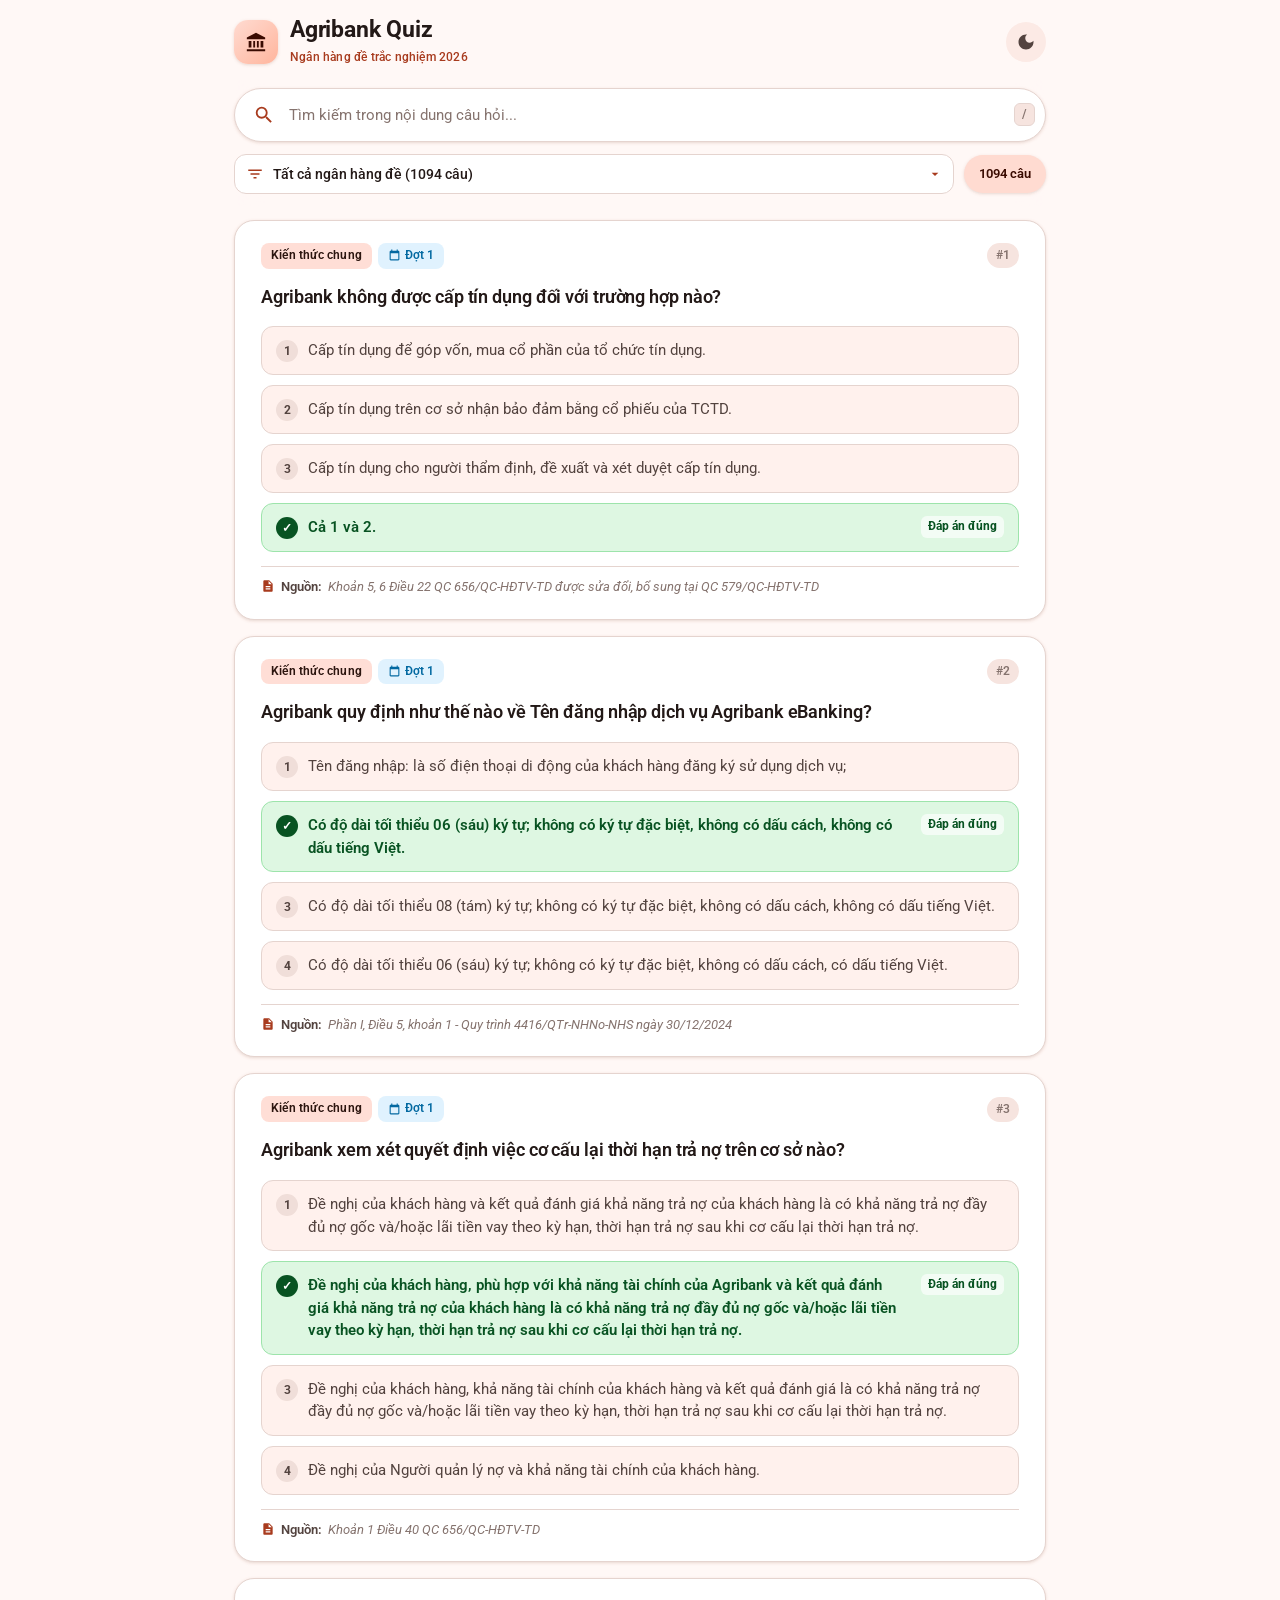
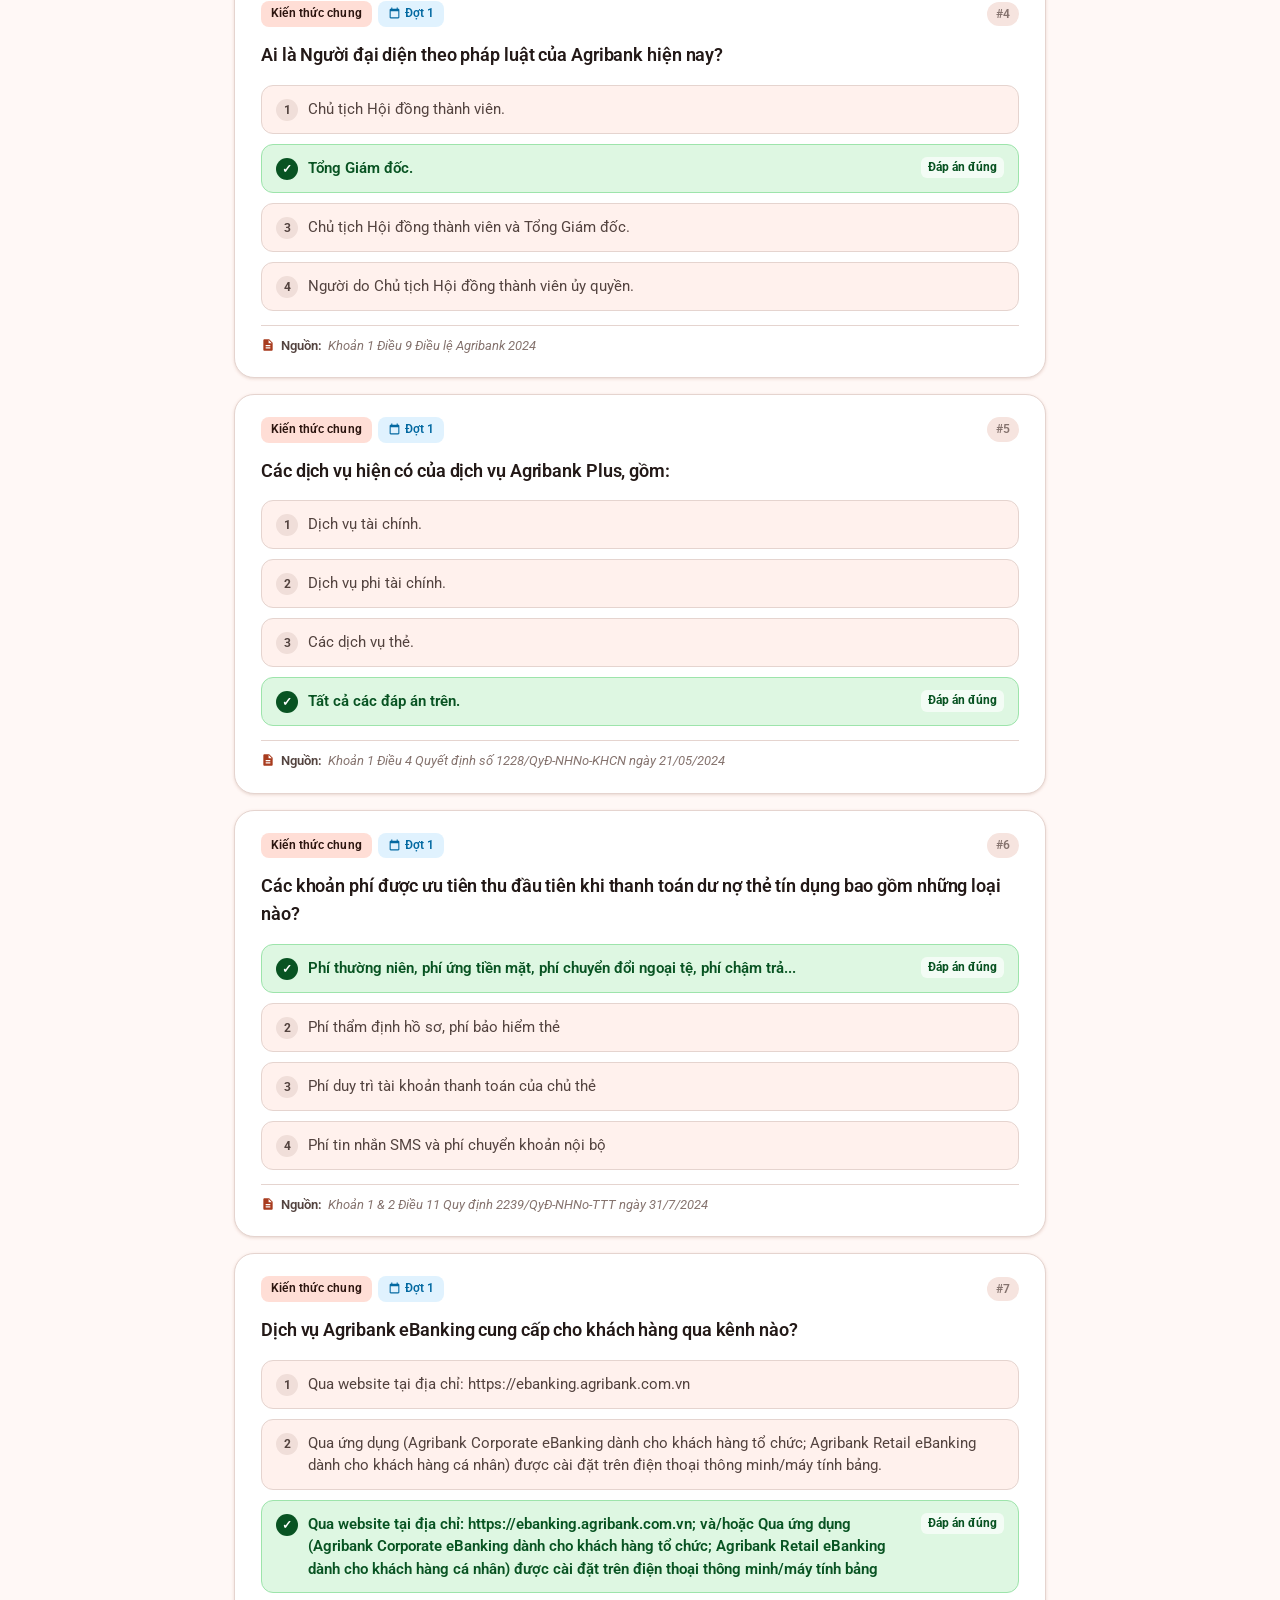
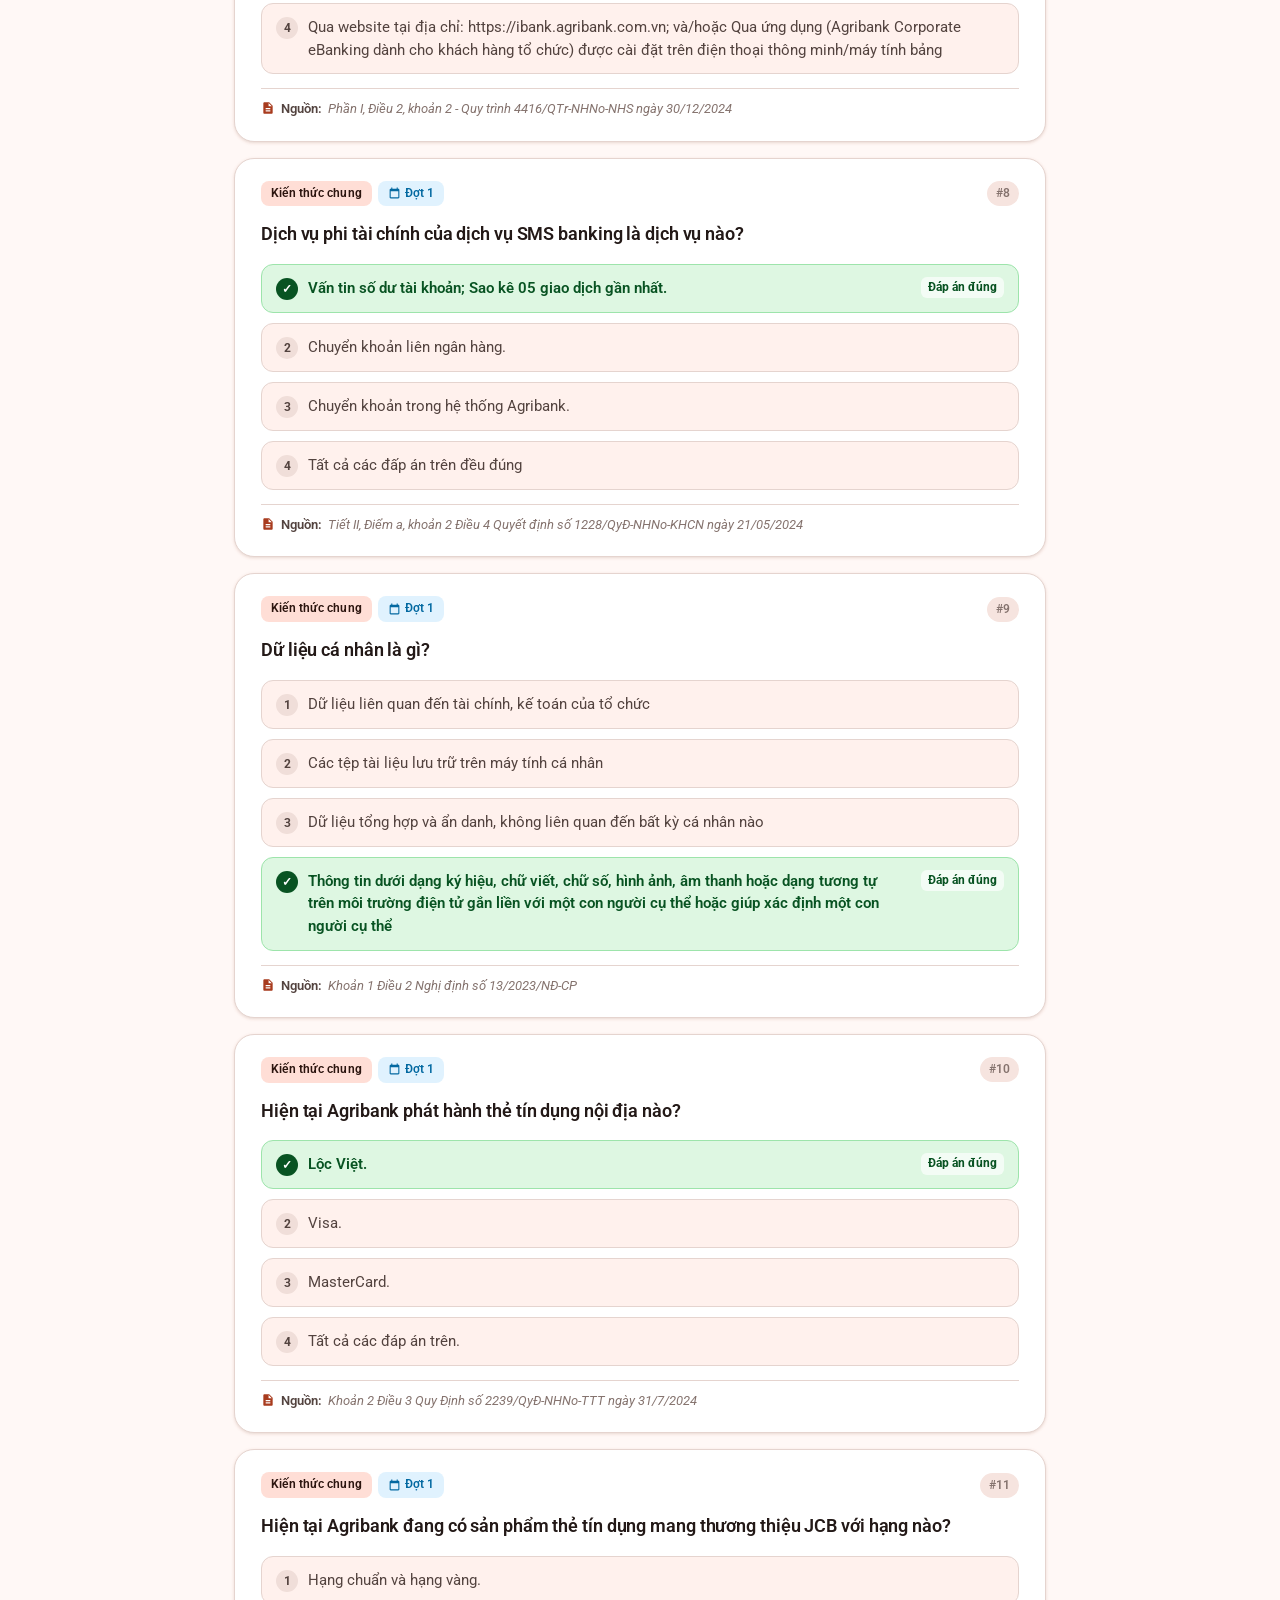
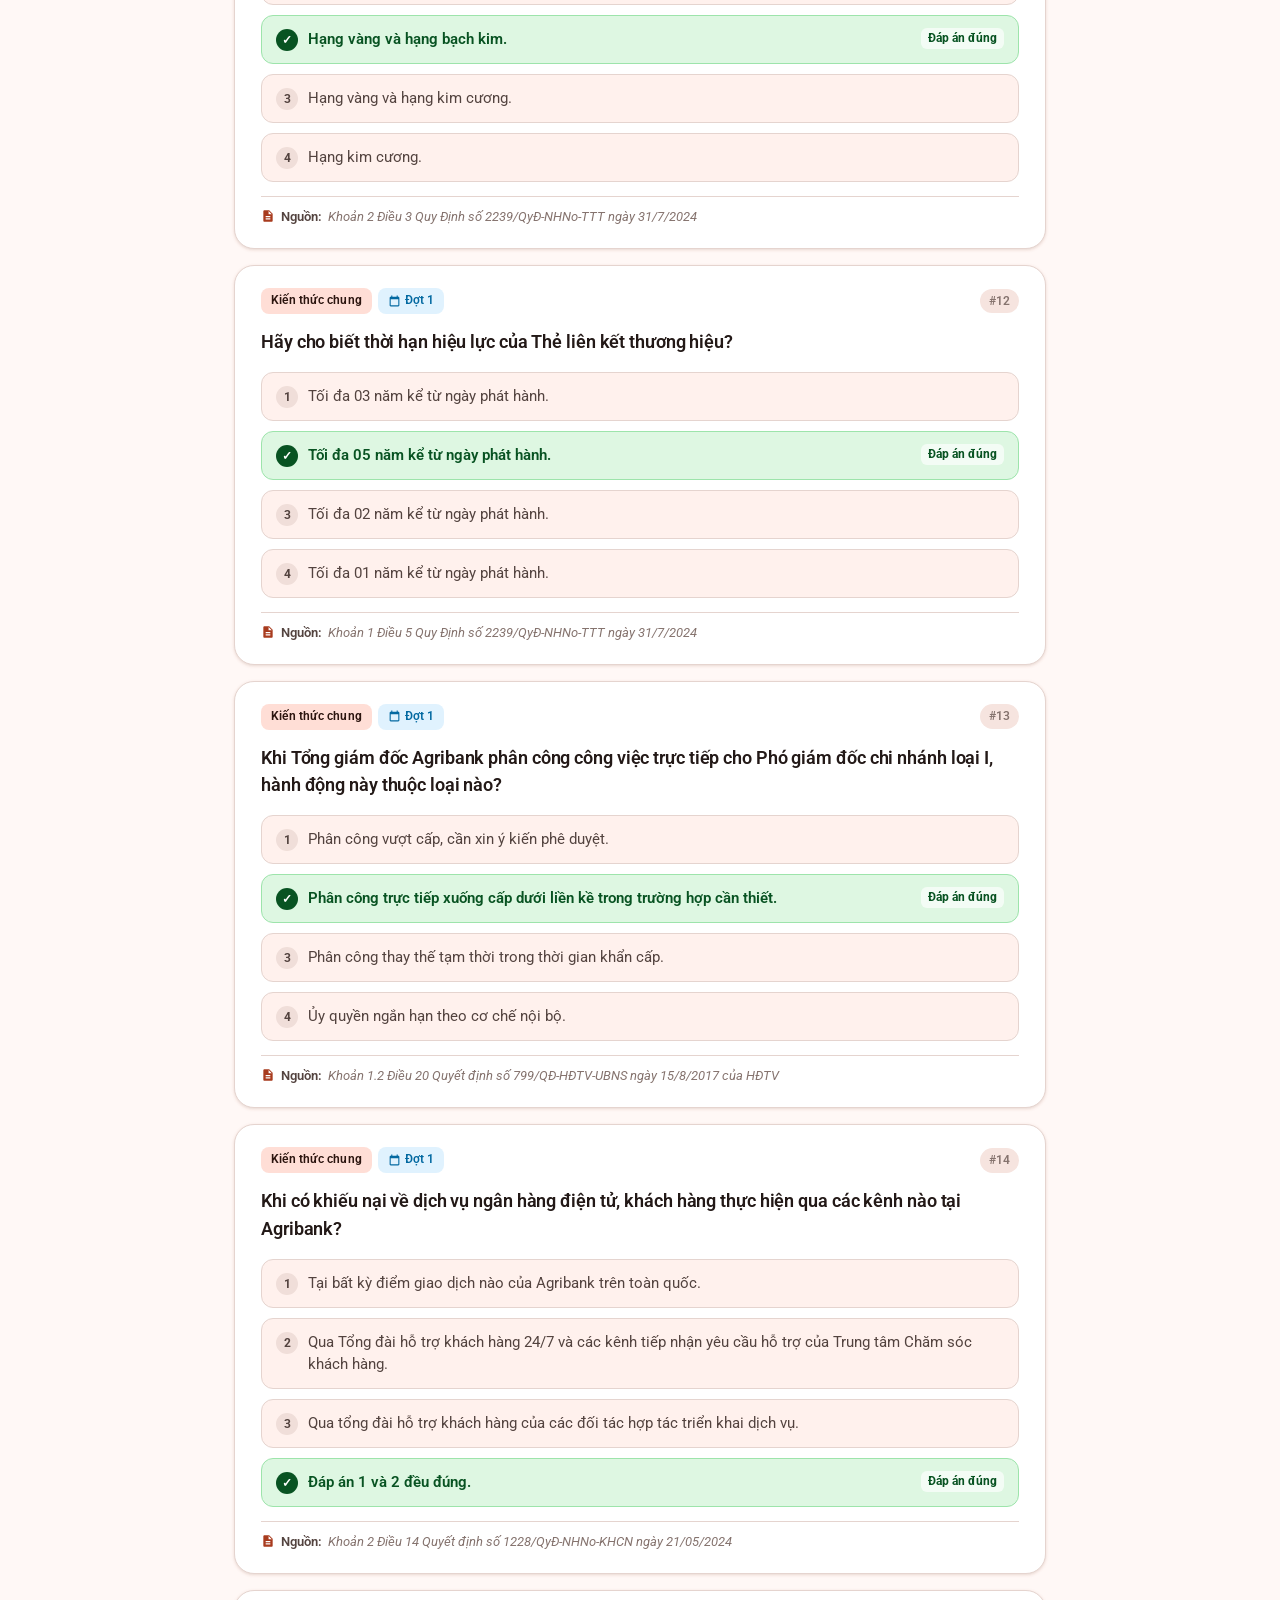
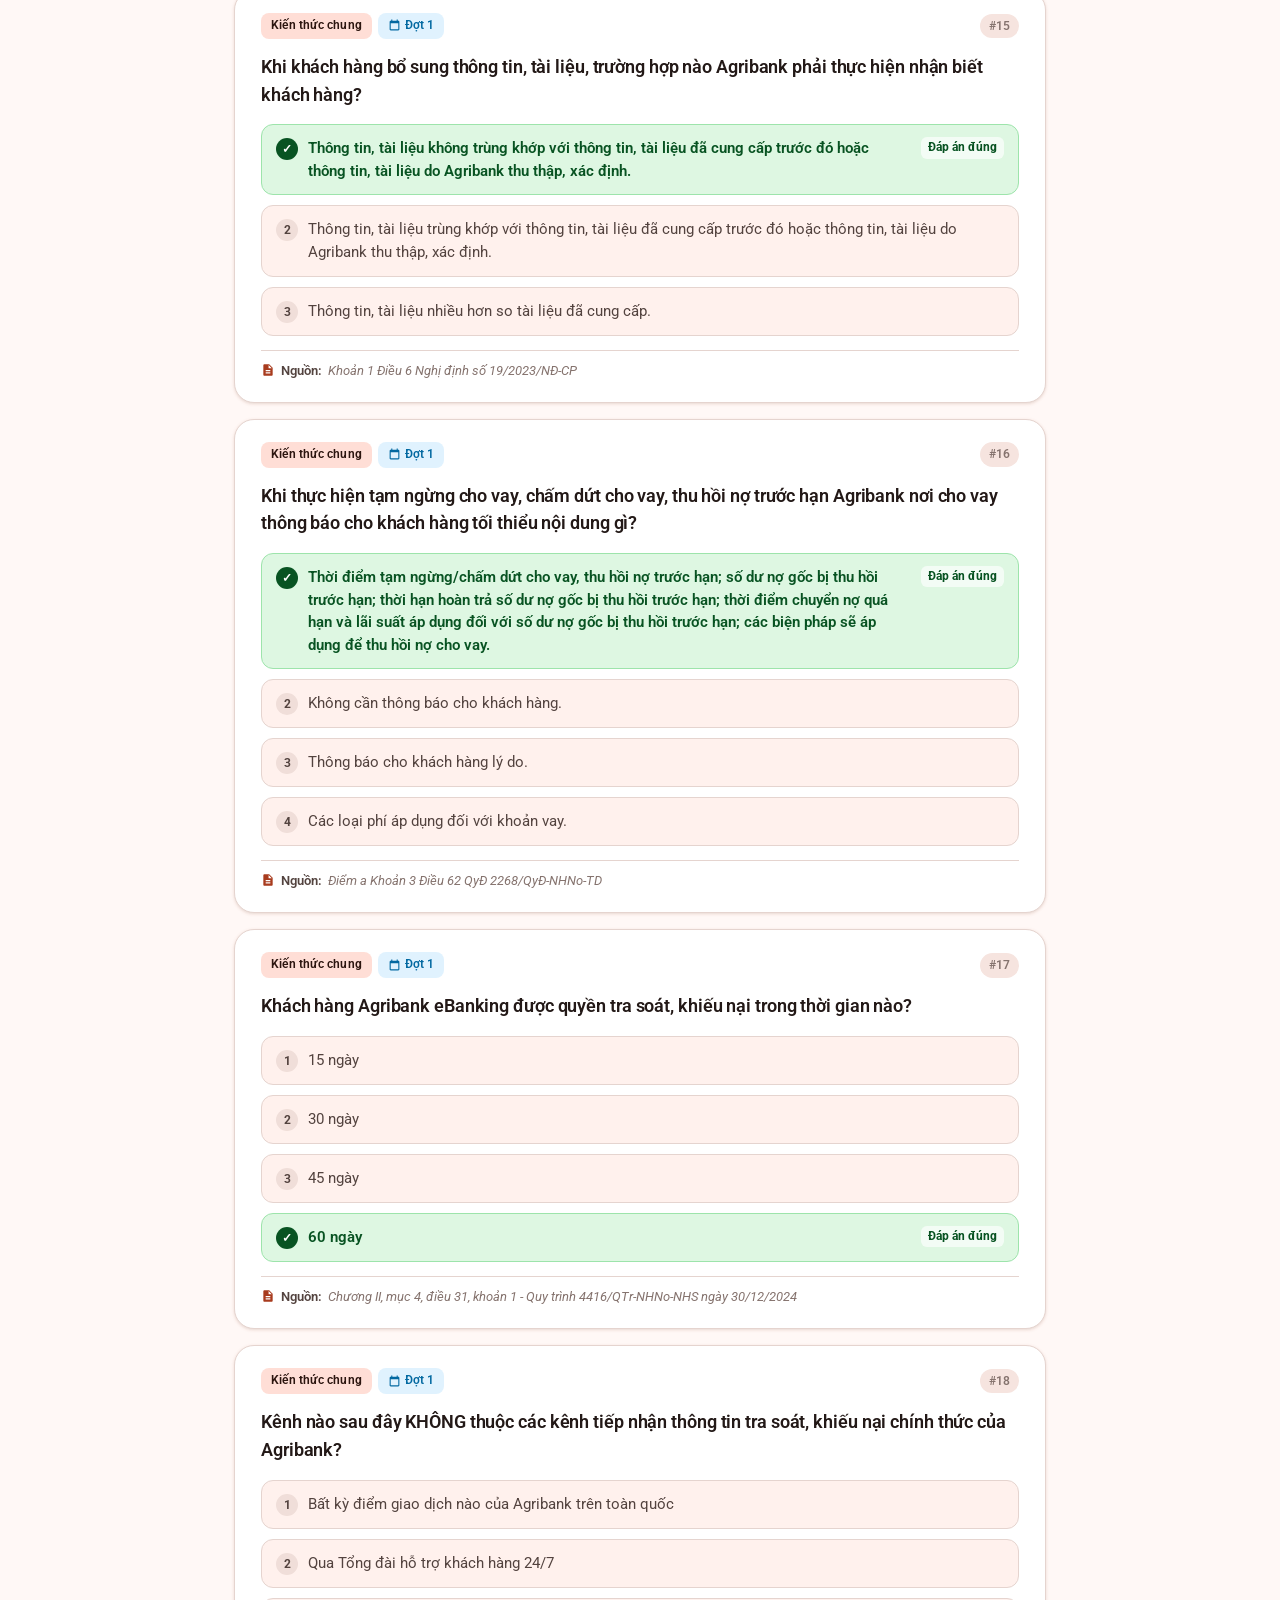
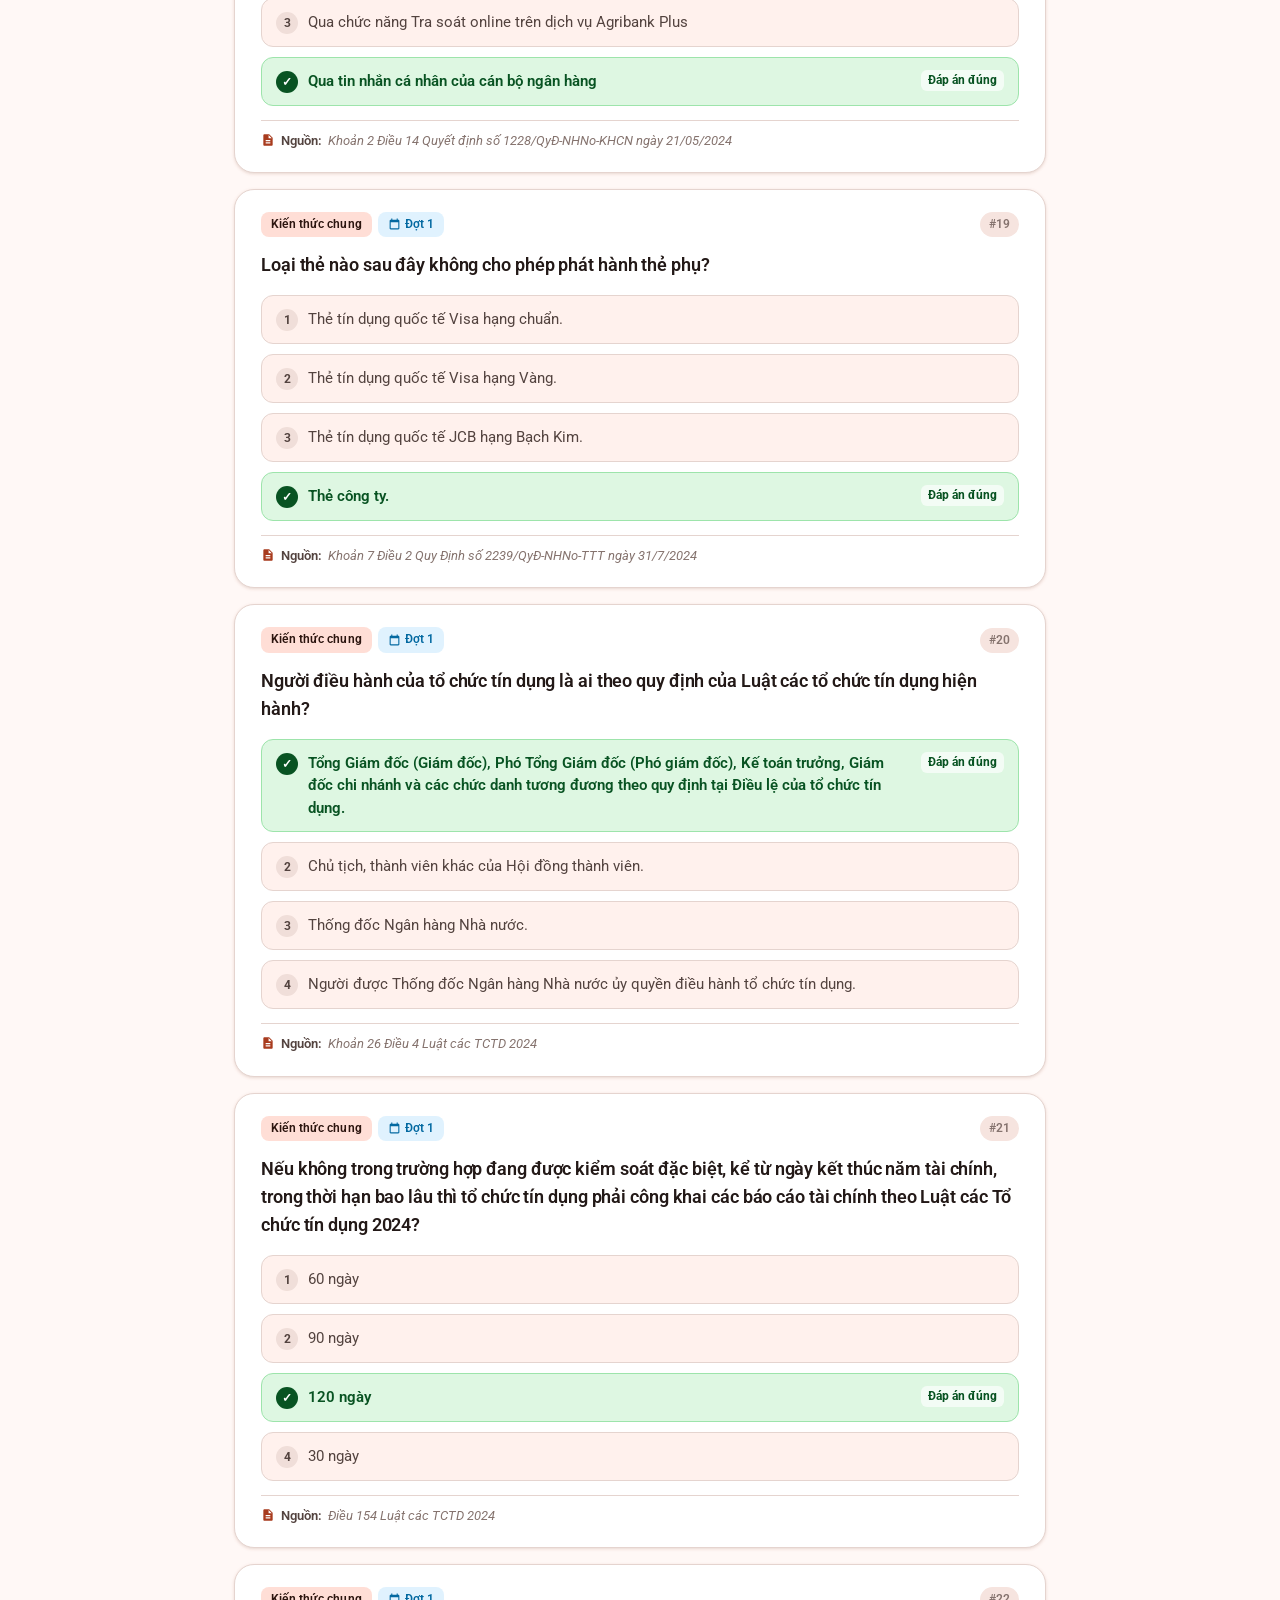
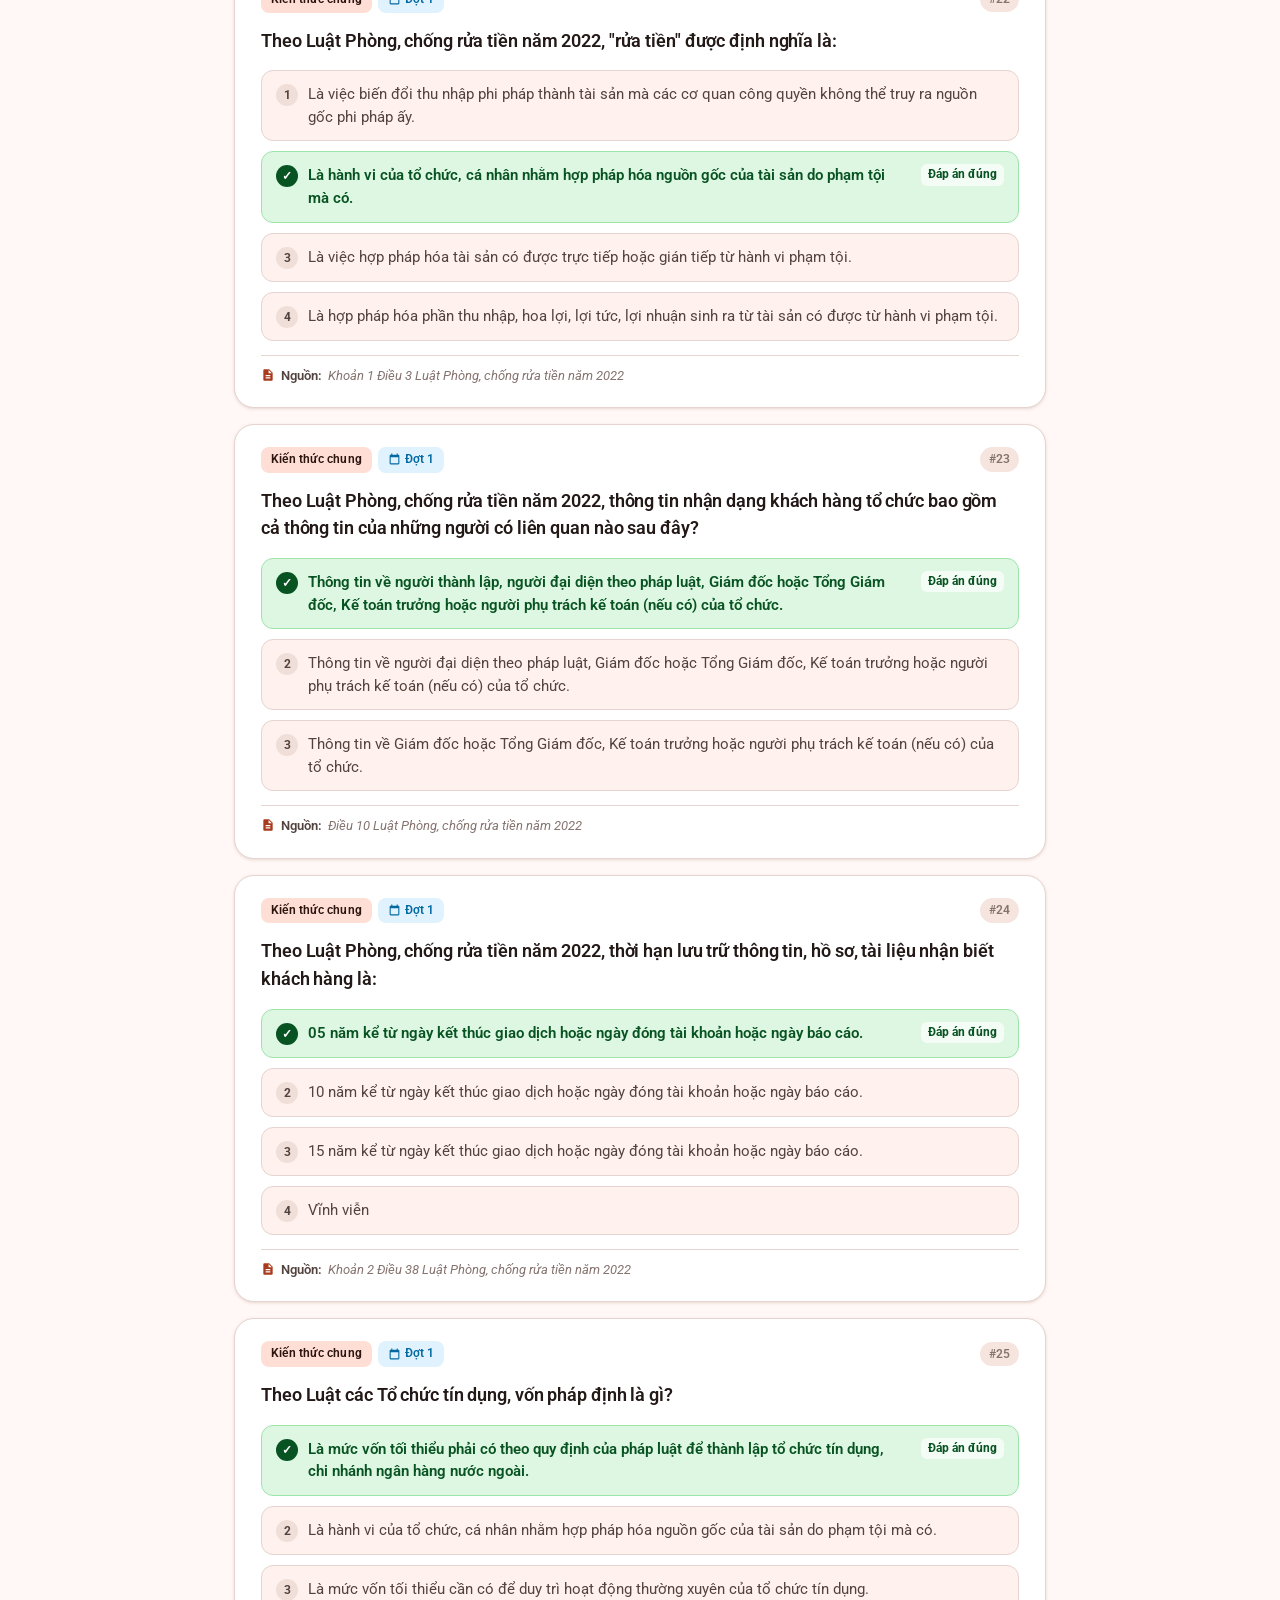
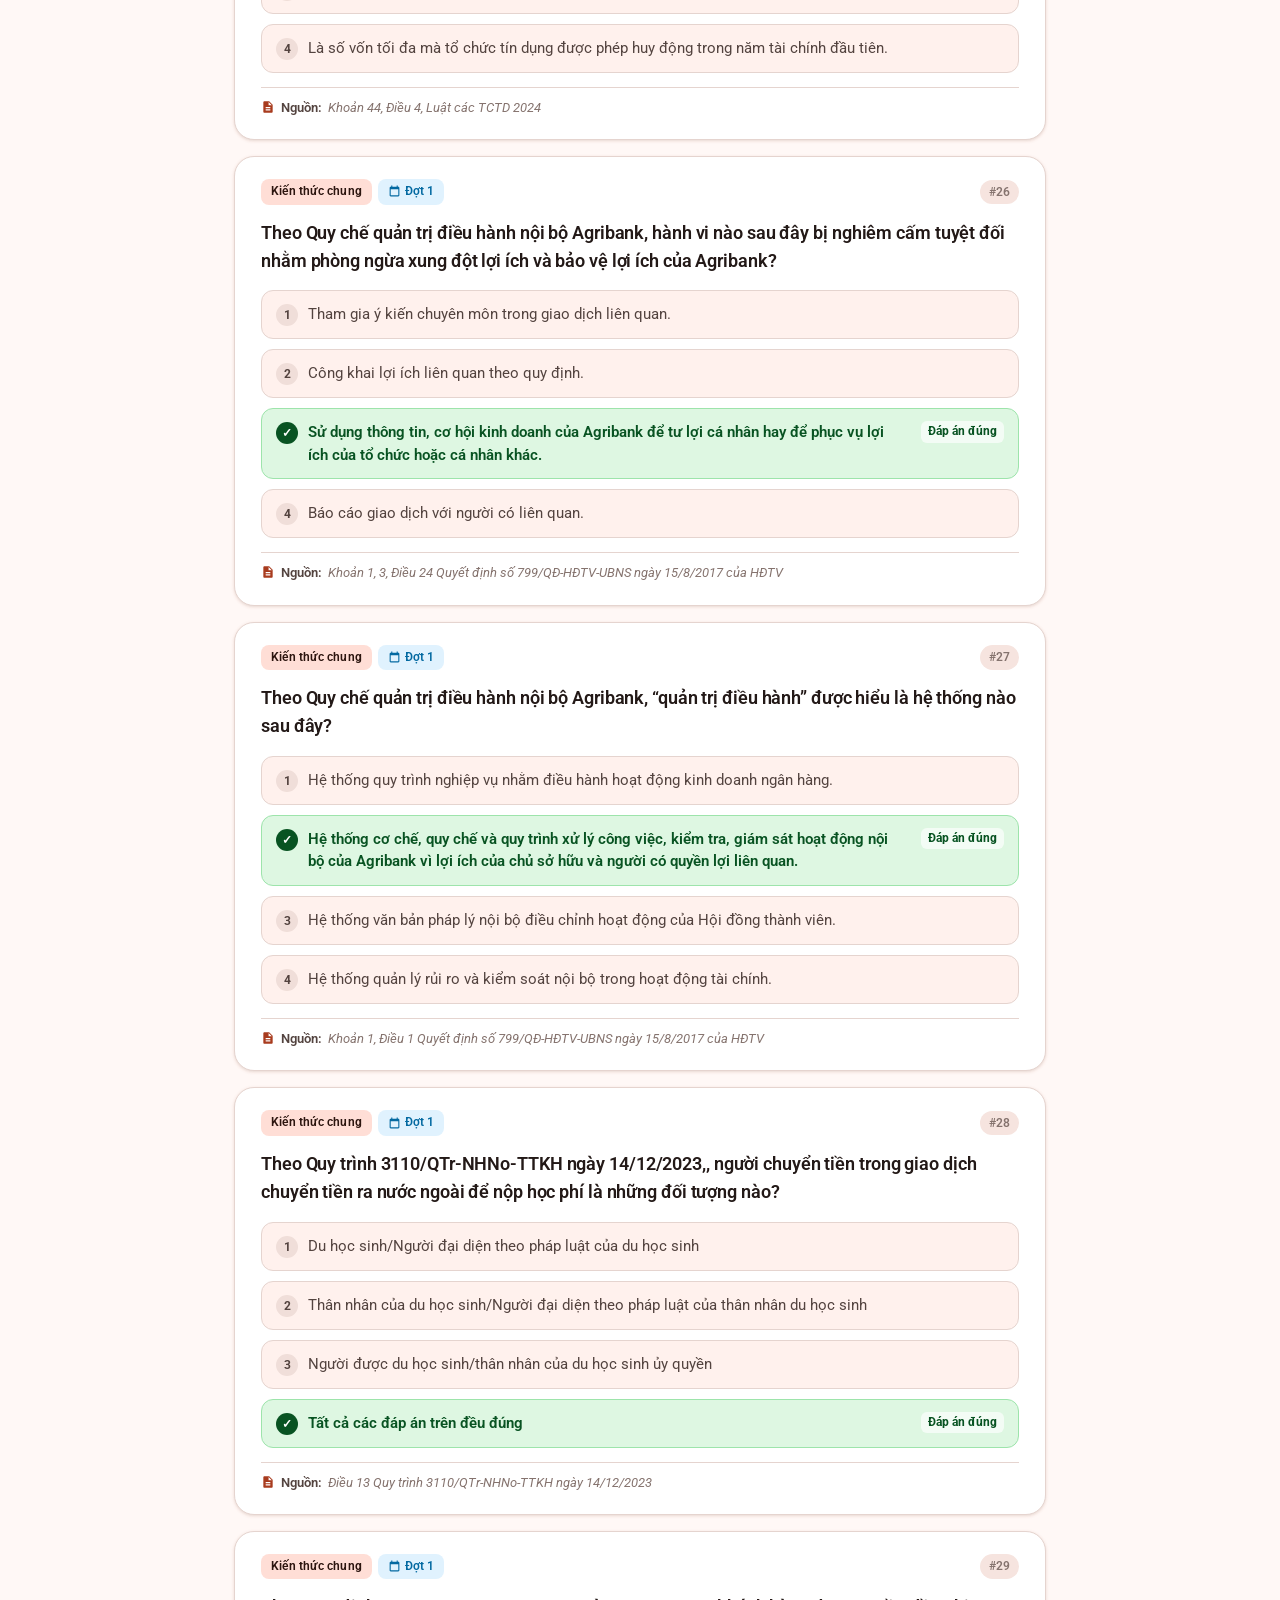
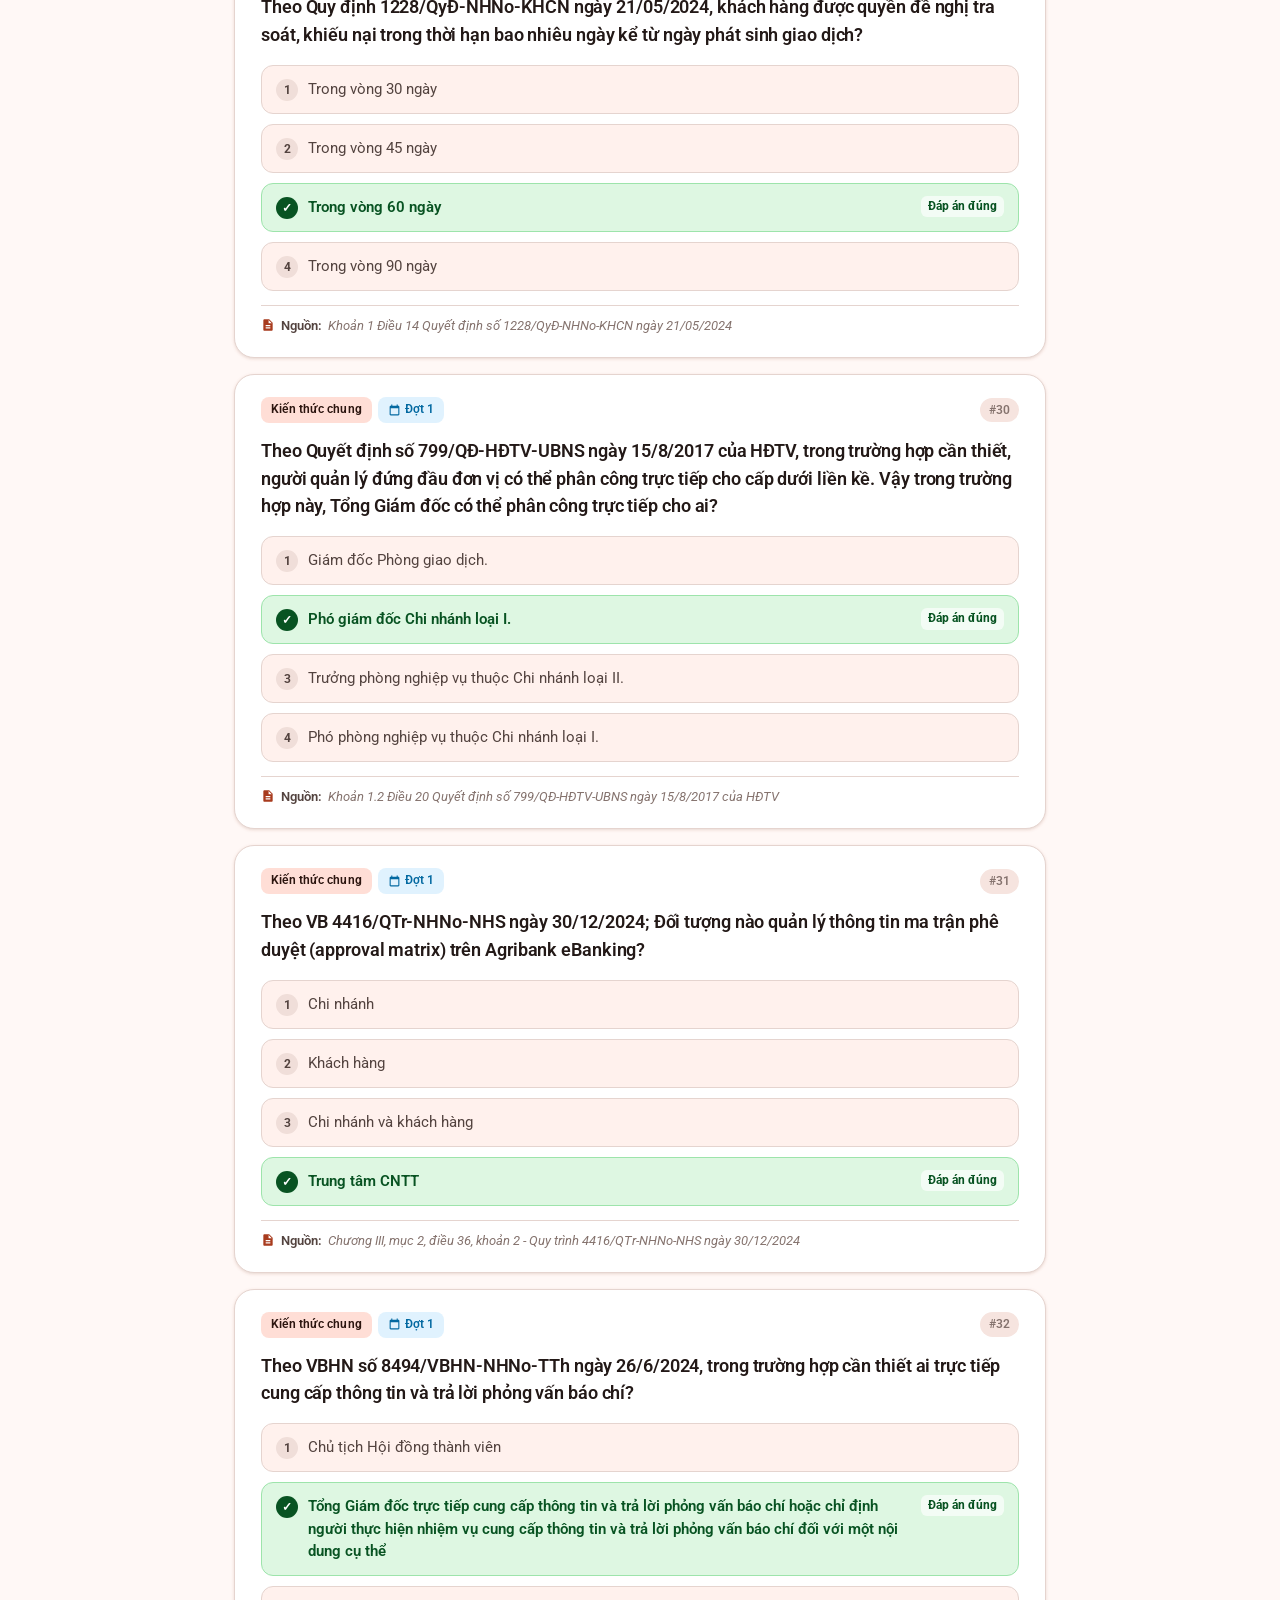
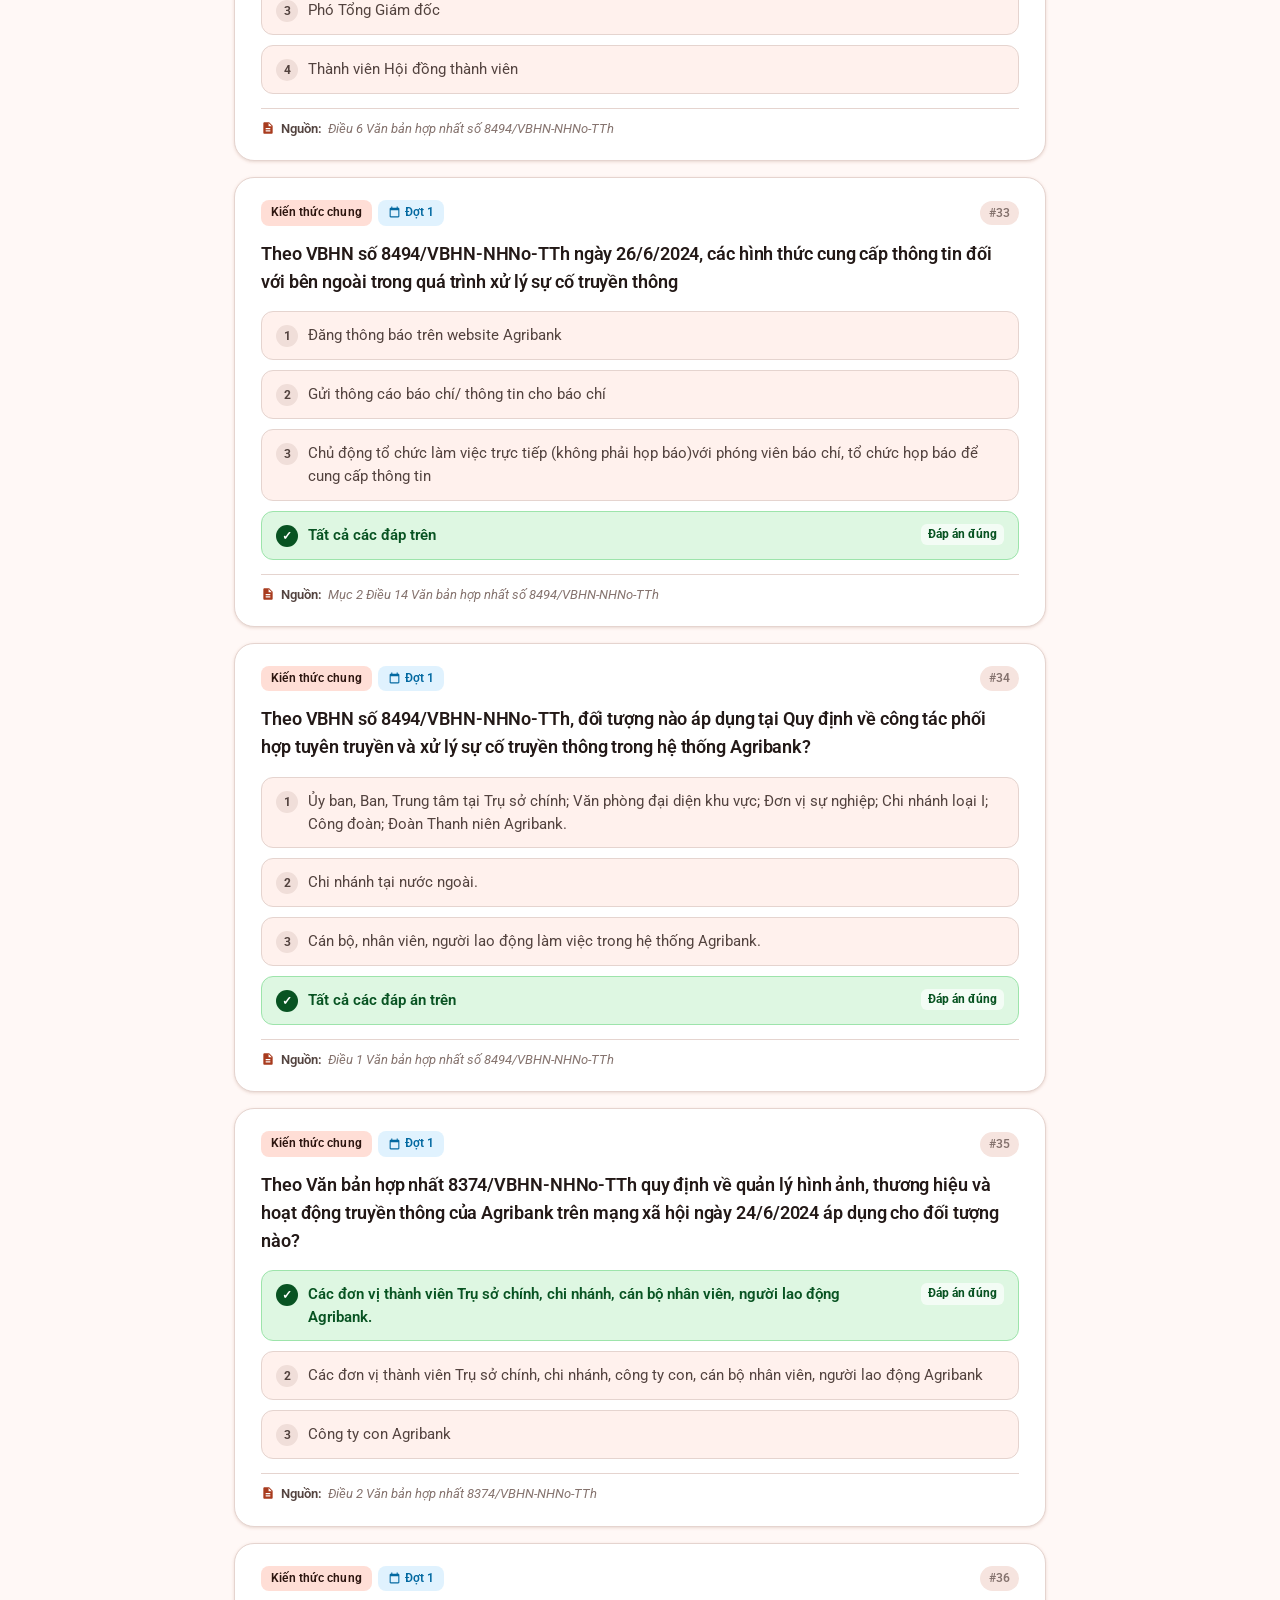
==== commit 67ef5f1e: "Remove M3 Filter Chips Carousel component" ====
--- a/index.html
+++ b/index.html
@@ -70,10 +70,6 @@
             </div>
         </div>
 
-        <!-- Material 3 Quick Filter Chips Carousel -->
-        <div class="m3-chips-scroll" id="chipsScroll" role="tablist" aria-label="Bộ lọc nhanh theo danh mục">
-            <!-- Dynamically populated chips -->
-        </div>
 
         <!-- Material 3 Filter Controls (Dropdown & Stats Badge) -->
         <div class="m3-filter-strip">
--- a/css/style.css
+++ b/css/style.css
@@ -445,97 +445,11 @@
     display: flex;
 }
 
-/* --- Material 3 Filter Chips Scroll Bar --- */
-.m3-chips-scroll {
-    display: flex;
-    gap: 8px;
-    margin-top: 10px;
-    overflow-x: auto;
-    padding: 2px 2px 6px 2px;
-    scroll-snap-type: x proximity;
-    -webkit-overflow-scrolling: touch;
-    scrollbar-width: none; /* Firefox */
-}
-
-.m3-chips-scroll::-webkit-scrollbar {
-    display: none; /* Safari and Chrome */
-}
-
-.m3-filter-chip {
-    flex-shrink: 0;
-    display: inline-flex;
-    align-items: center;
-    gap: 6px;
-    height: 36px;
-    padding: 0 14px;
-    font-family: inherit;
-    font-size: 13.5px;
-    font-weight: 500;
-    border-radius: var(--md-shape-chip);
-    background-color: var(--md-sys-color-surface-container-lowest);
-    color: var(--md-sys-color-on-surface-variant);
-    border: 1px solid var(--md-sys-color-outline-variant);
-    cursor: pointer;
-    scroll-snap-align: start;
-    user-select: none;
-    white-space: nowrap;
-    transition: all var(--md-motion-duration-short) var(--md-motion-easing);
-}
-
-.m3-filter-chip:hover {
-    background-color: var(--md-sys-color-surface-container-low);
-    color: var(--md-sys-color-on-surface);
-    border-color: var(--md-sys-color-outline);
-}
-
-.m3-filter-chip:active {
-    transform: scale(0.96);
-}
-
-.m3-filter-chip.selected {
-    background-color: var(--md-sys-color-primary-container);
-    color: var(--md-sys-color-on-primary-container);
-    border-color: var(--md-sys-color-primary);
-    font-weight: 600;
-    box-shadow: 0 1px 3px rgba(168, 59, 30, 0.12);
-}
-
-.chip-check-icon {
-    display: none;
-    width: 16px;
-    height: 16px;
-    fill: currentColor;
-}
-
-.m3-filter-chip.selected .chip-check-icon {
-    display: inline-block;
-}
-
-.chip-count {
-    font-size: 0.72rem;
-    font-weight: 600;
-    padding: 2px 6px;
-    border-radius: var(--md-shape-full);
-    background-color: var(--md-sys-color-surface-container-high);
-    color: var(--md-sys-color-on-surface-variant);
-    margin-left: 2px;
-}
-
-.m3-filter-chip.selected .chip-count {
-    background-color: rgba(255, 255, 255, 0.45);
-    color: var(--md-sys-color-on-primary-container);
-}
-
-[data-theme="dark"] .m3-filter-chip.selected .chip-count {
-    background-color: rgba(0, 0, 0, 0.25);
-    color: var(--md-sys-color-on-primary-container);
-}
-
 /* --- Filter Strip (M3 Outlined Select & Stats Badge) --- */
 .m3-filter-strip {
     display: flex;
     gap: 10px;
-    margin-top: 8px;
+    margin-top: 12px;
     align-items: center;
 }
 
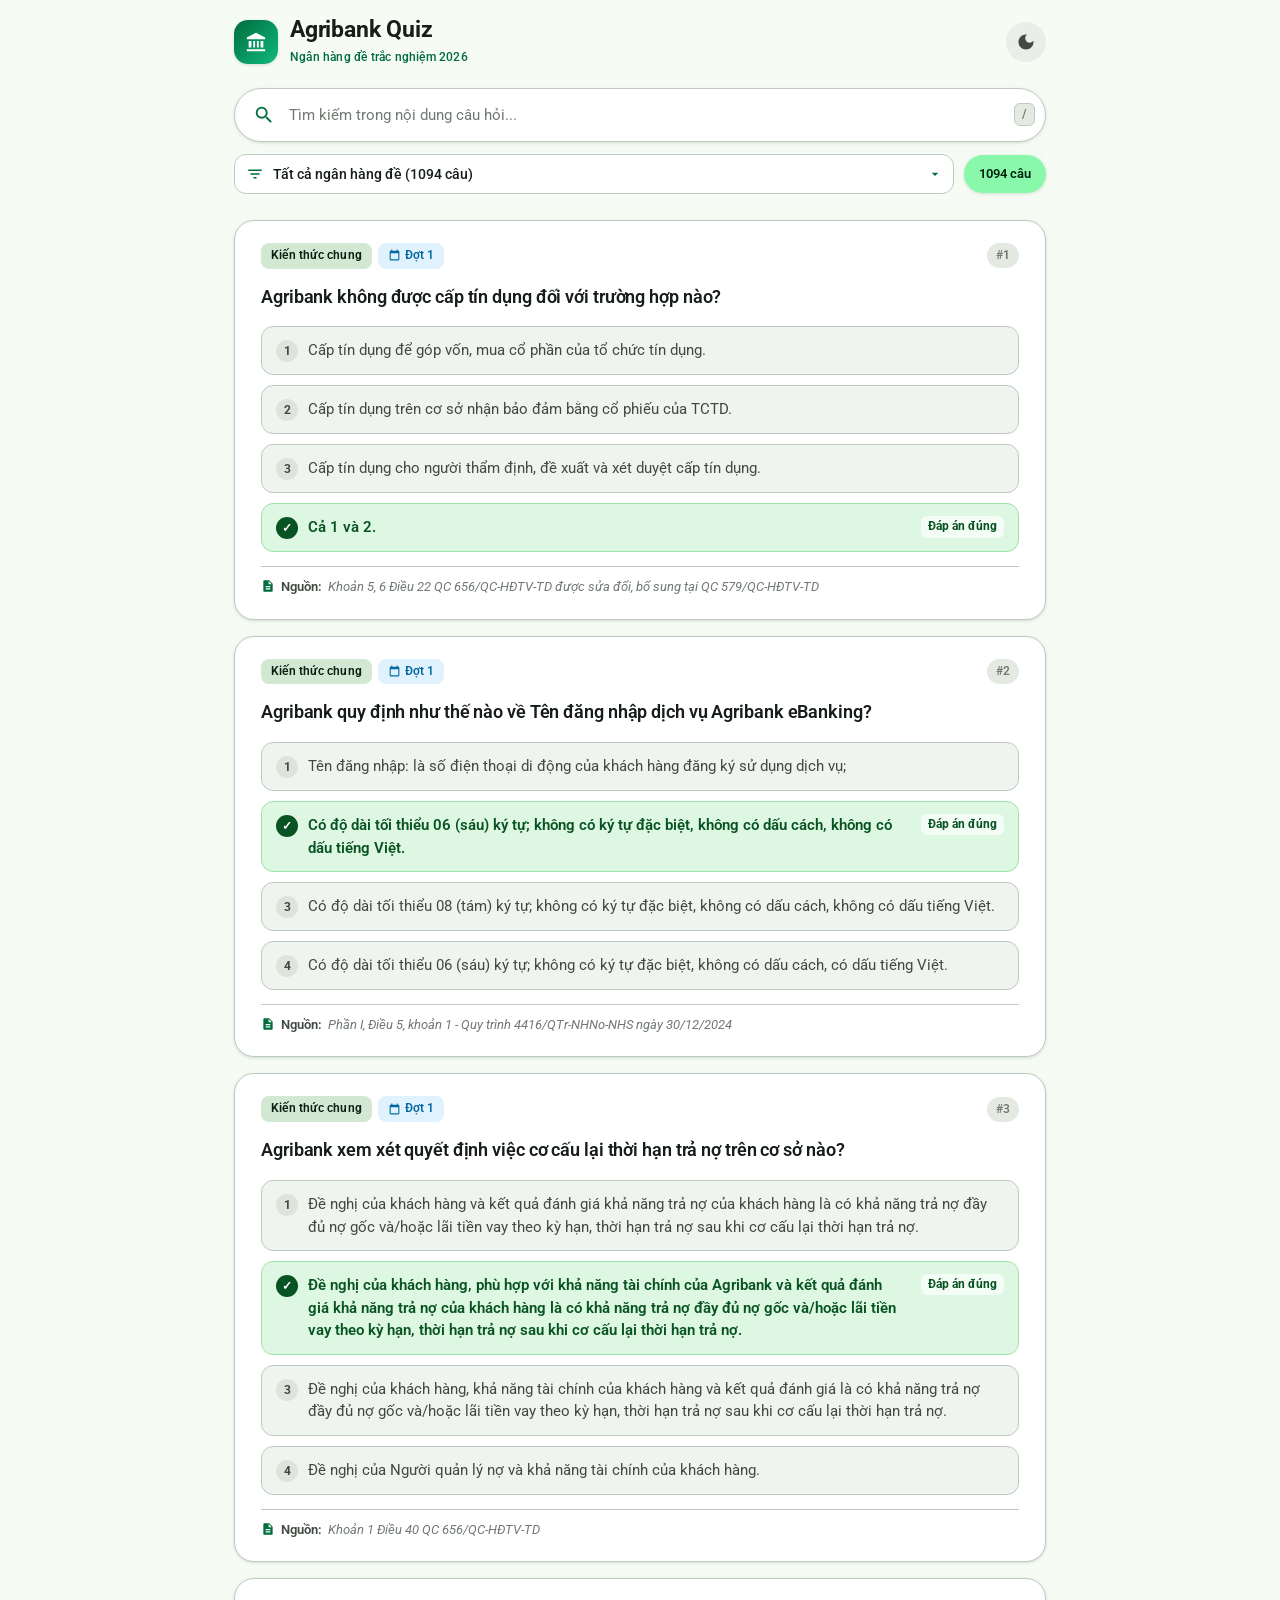
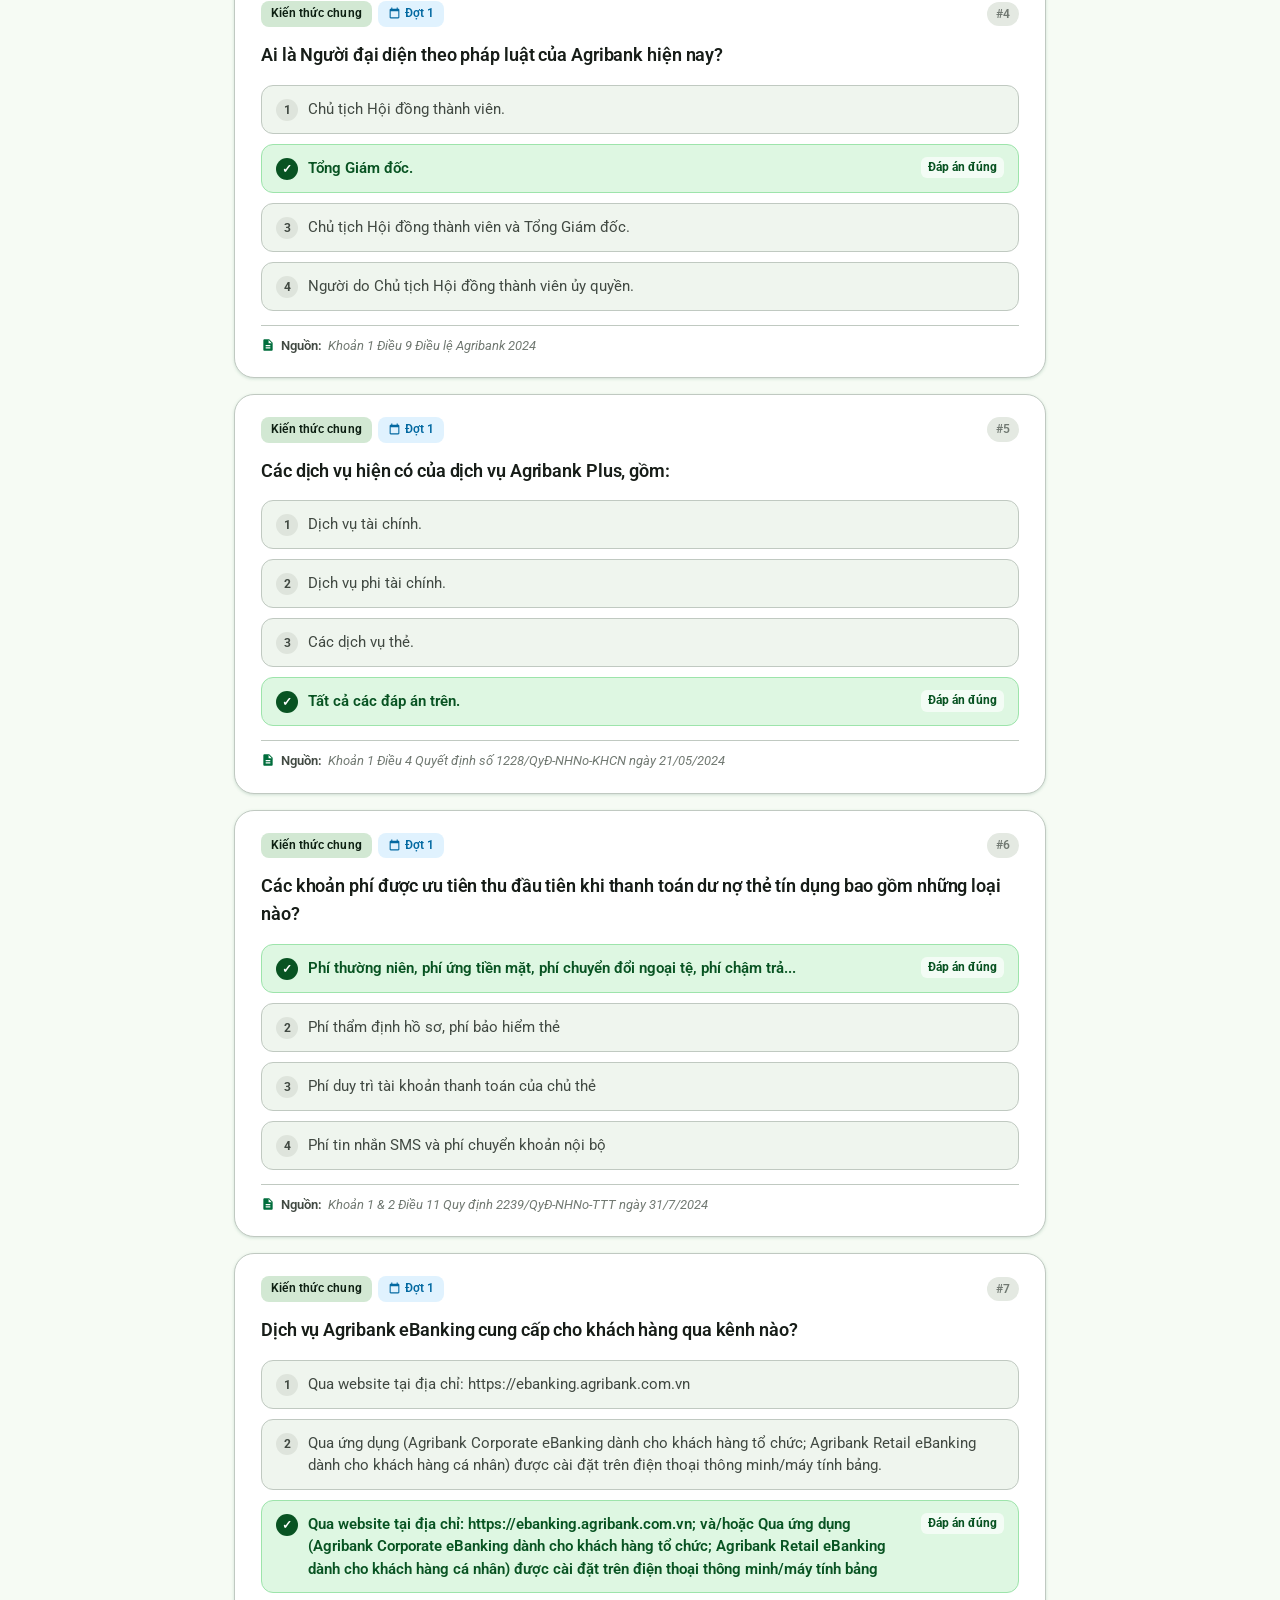
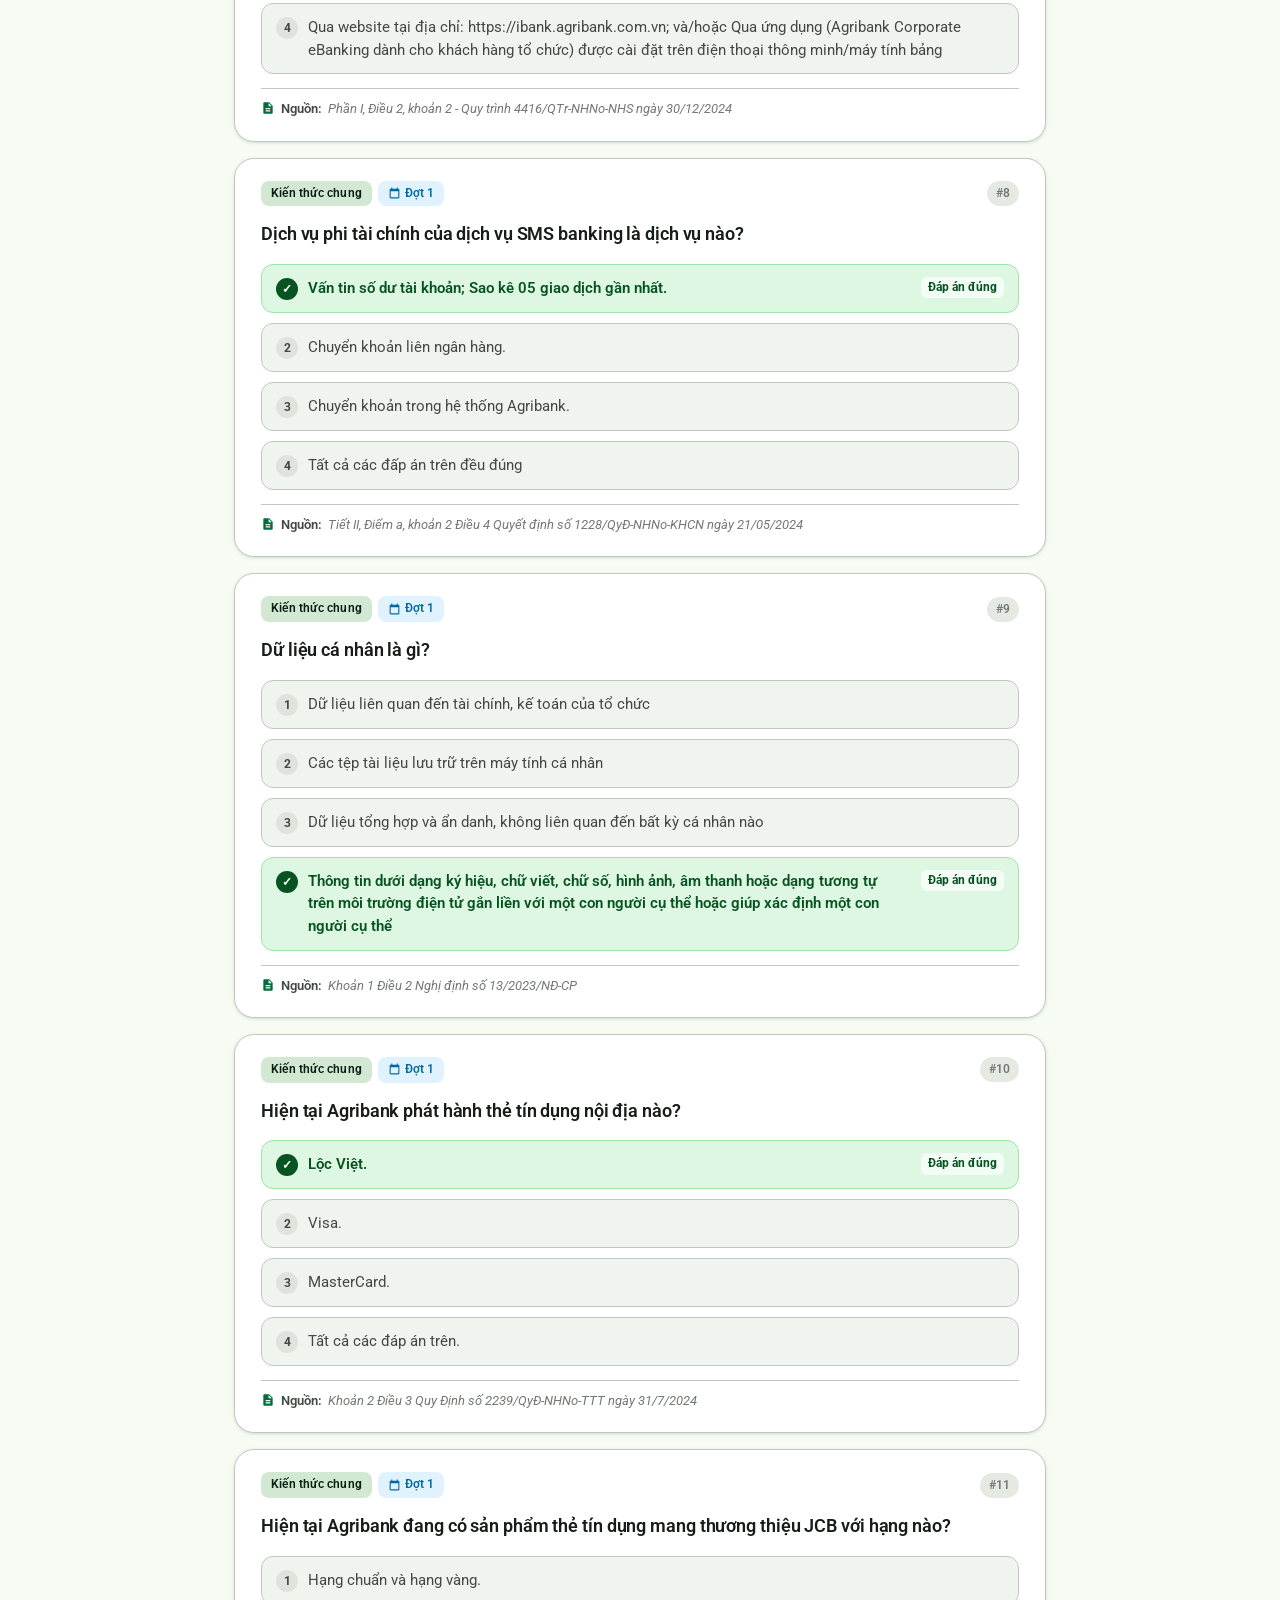
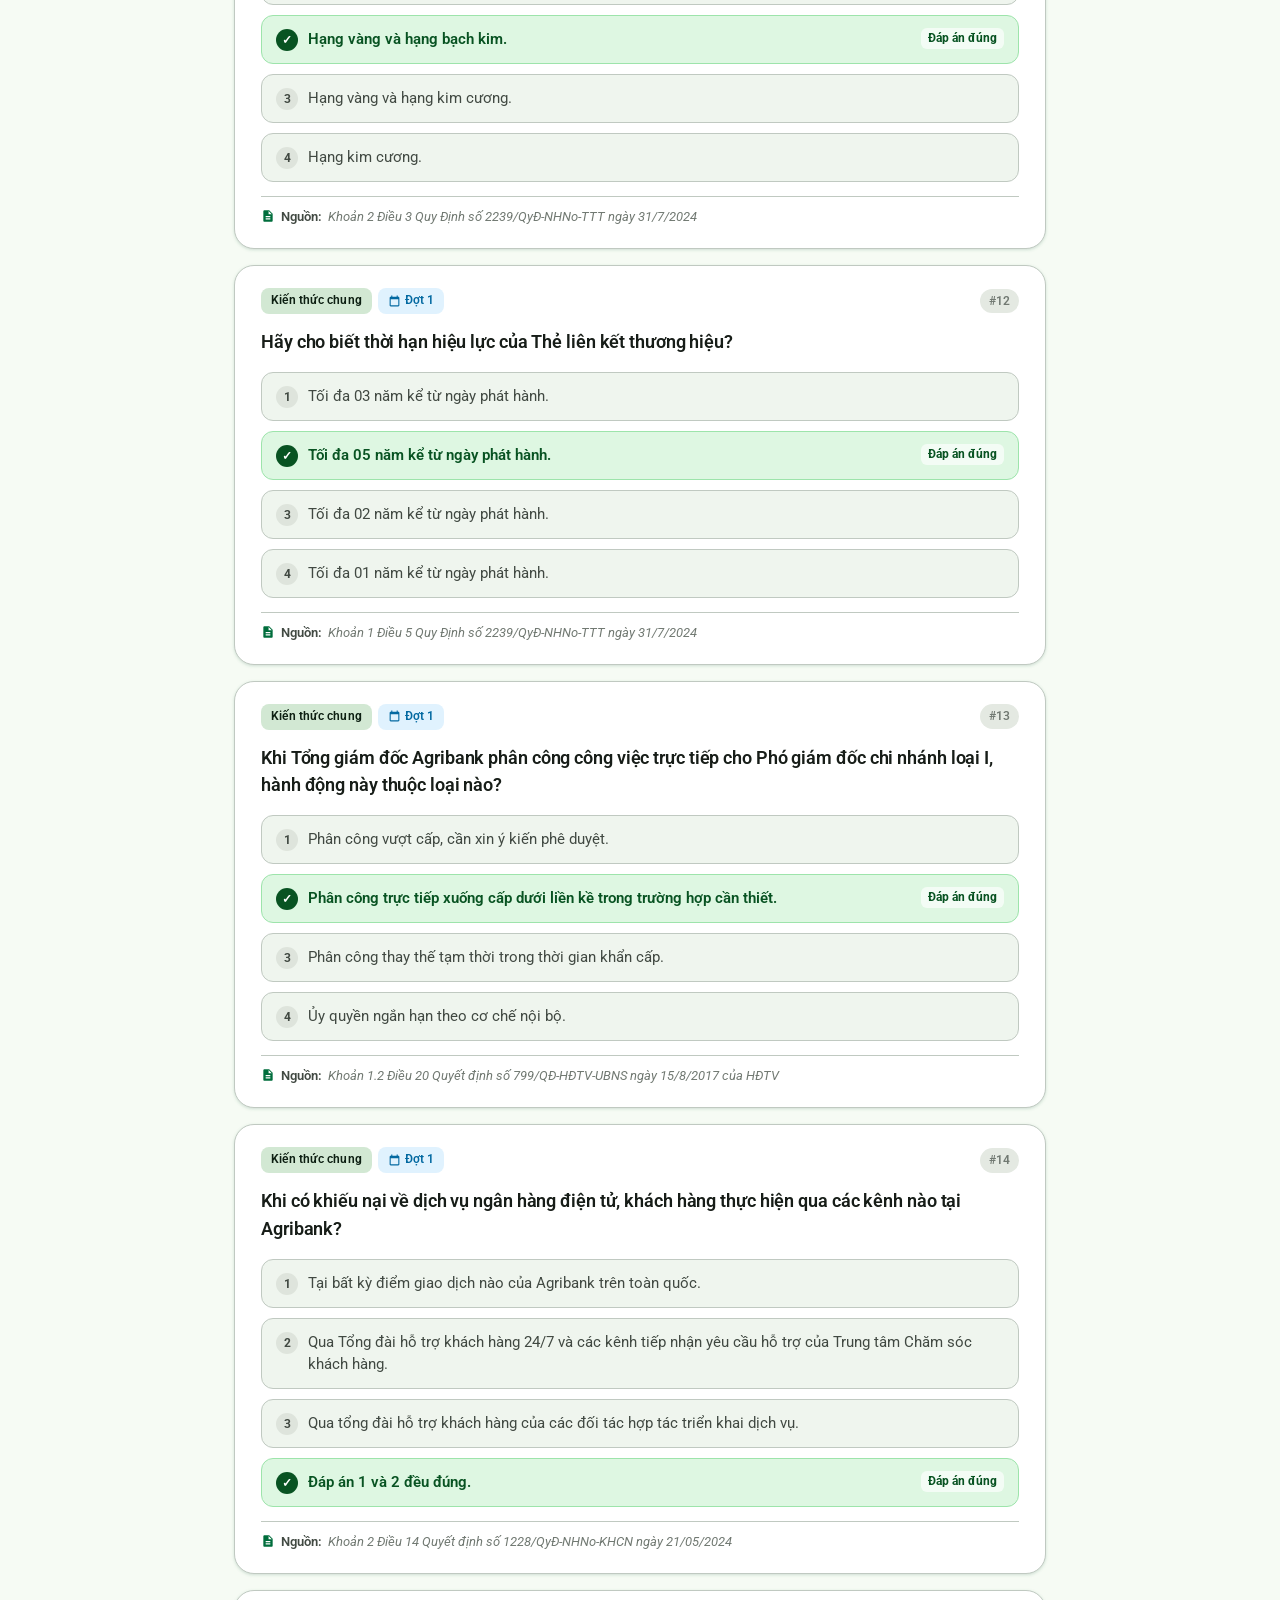
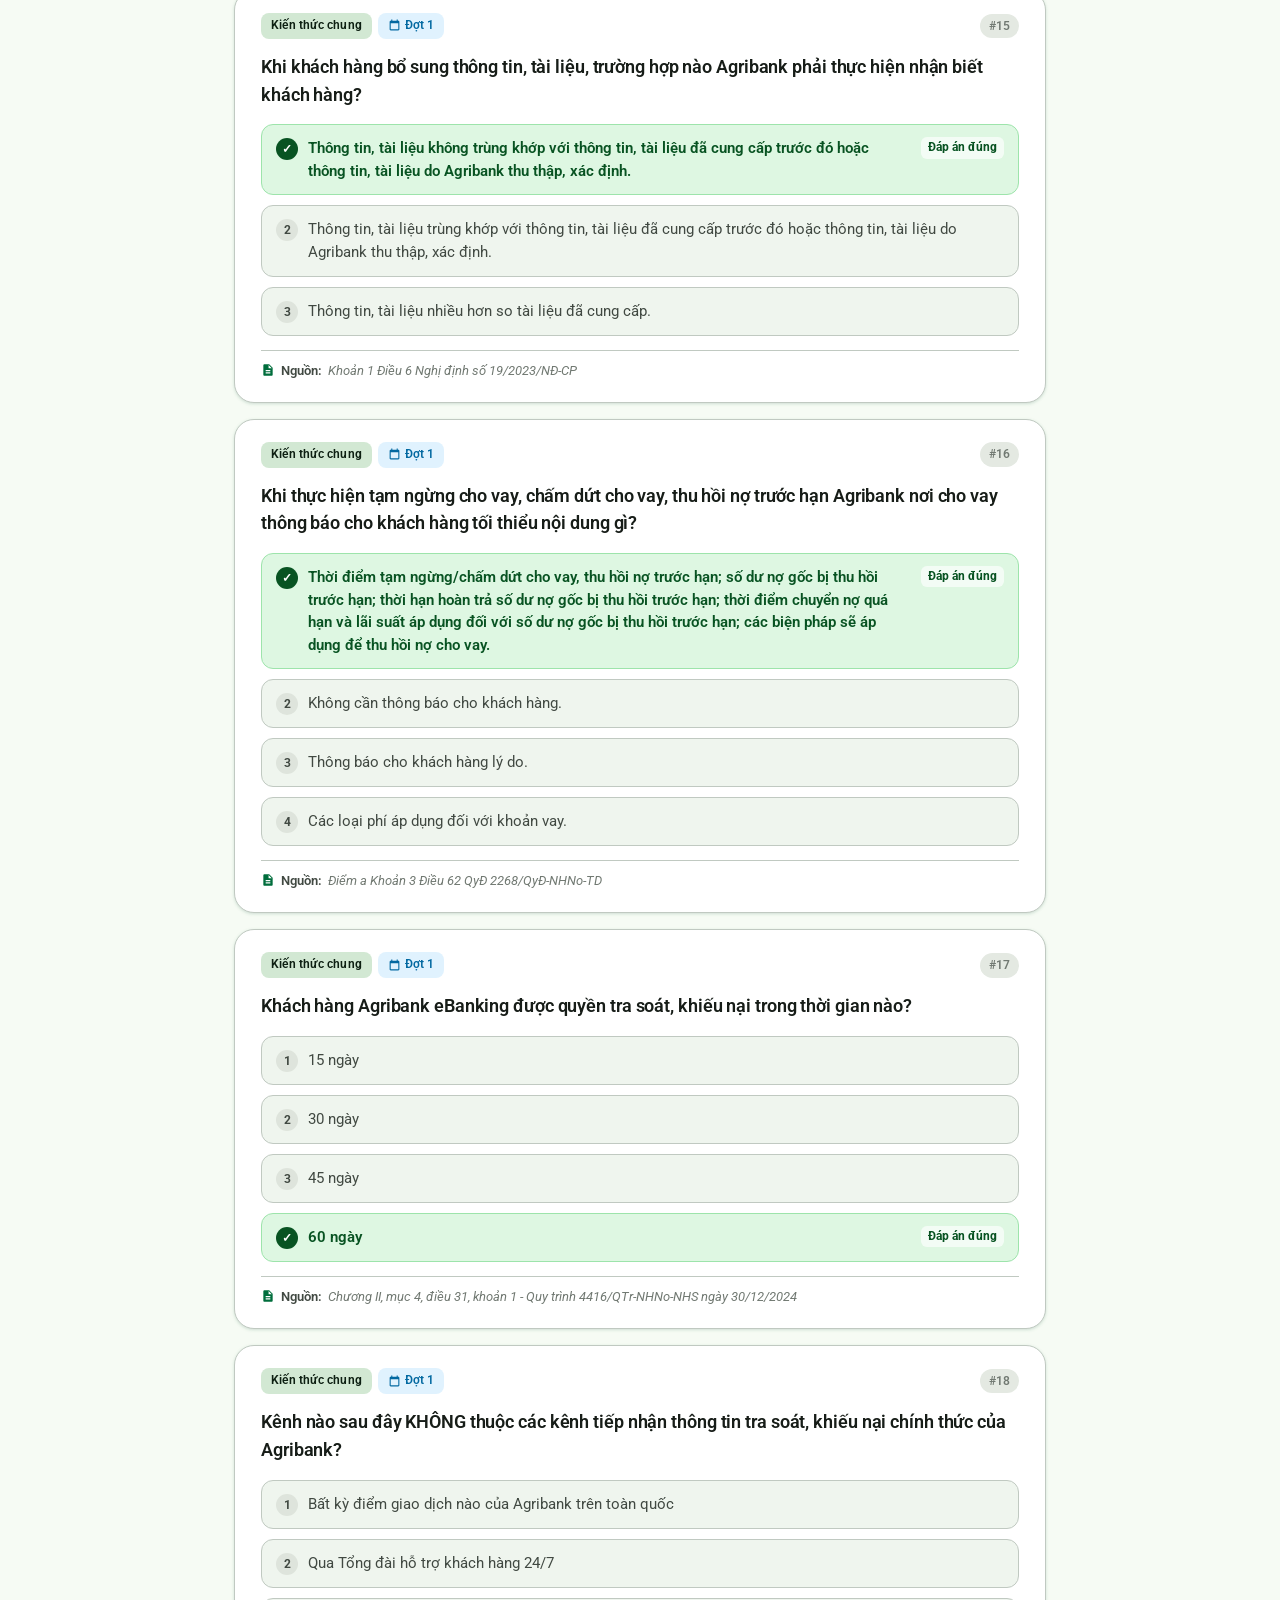
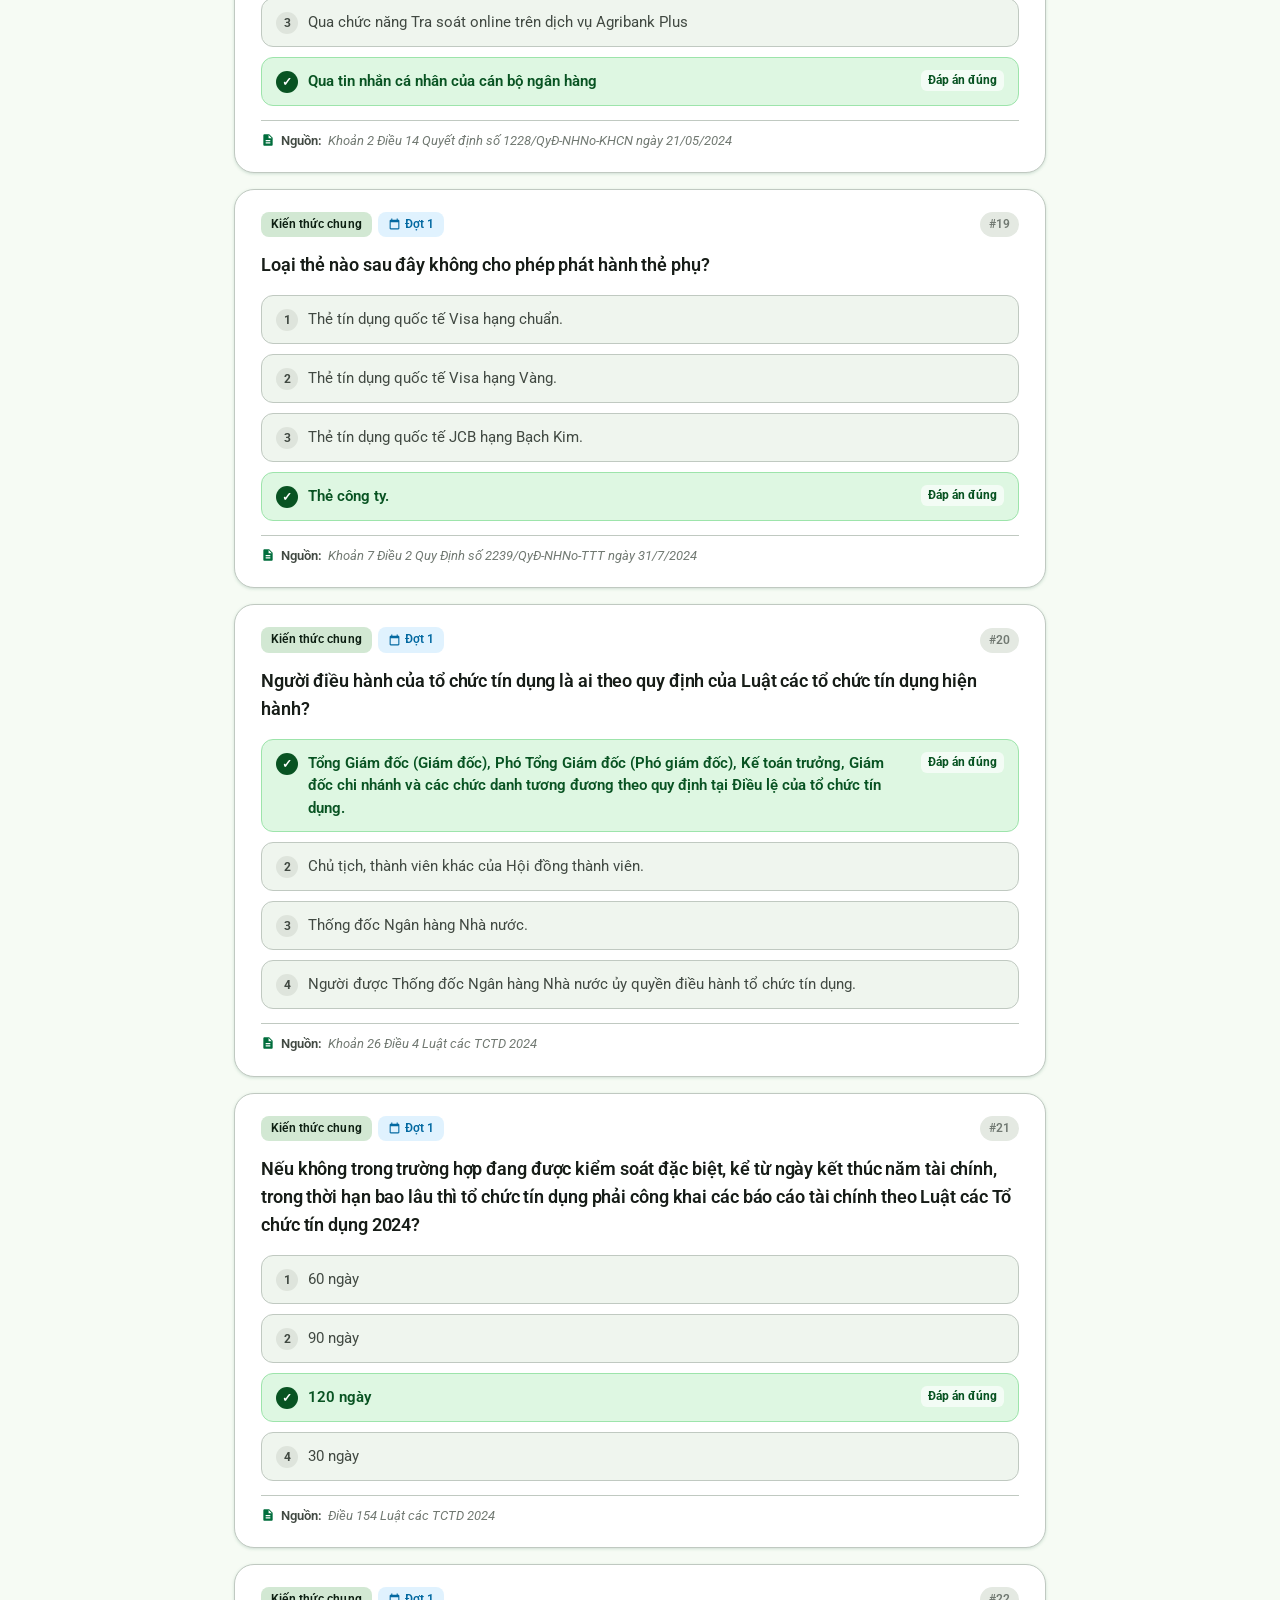
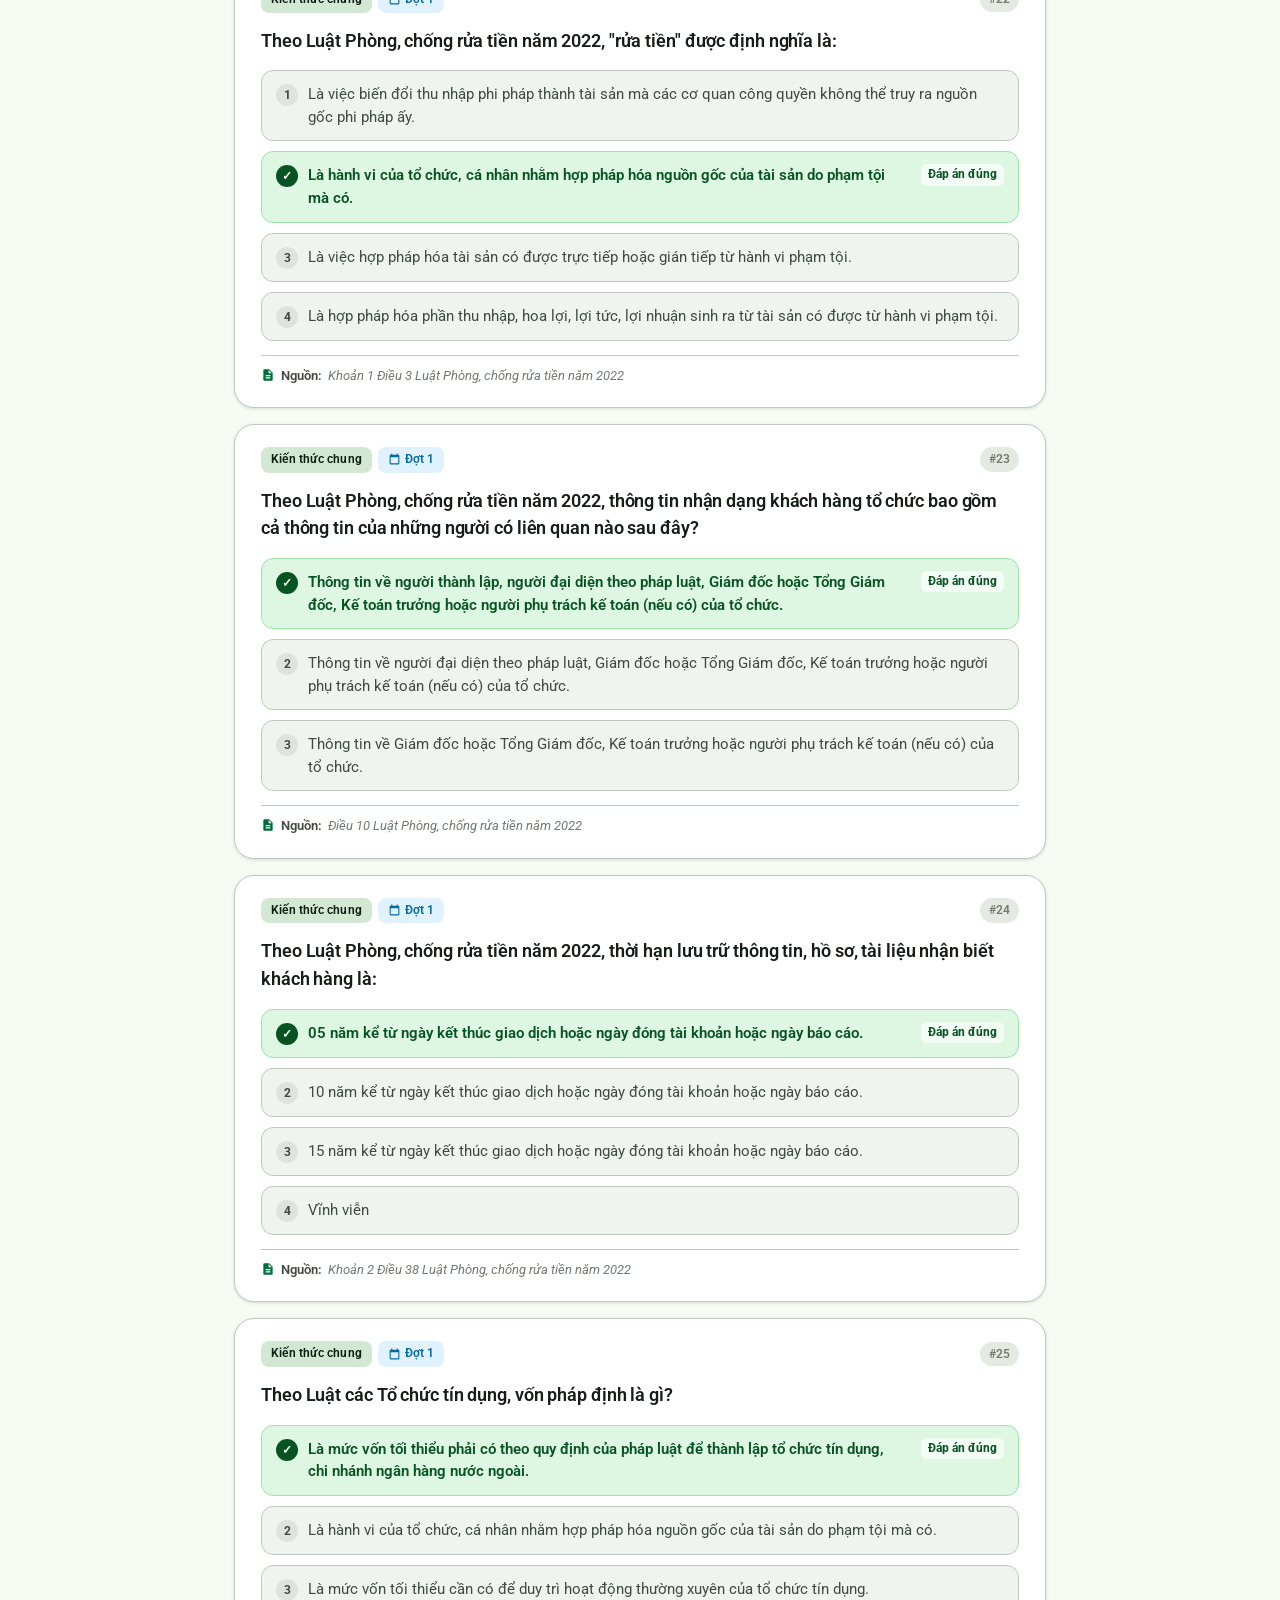
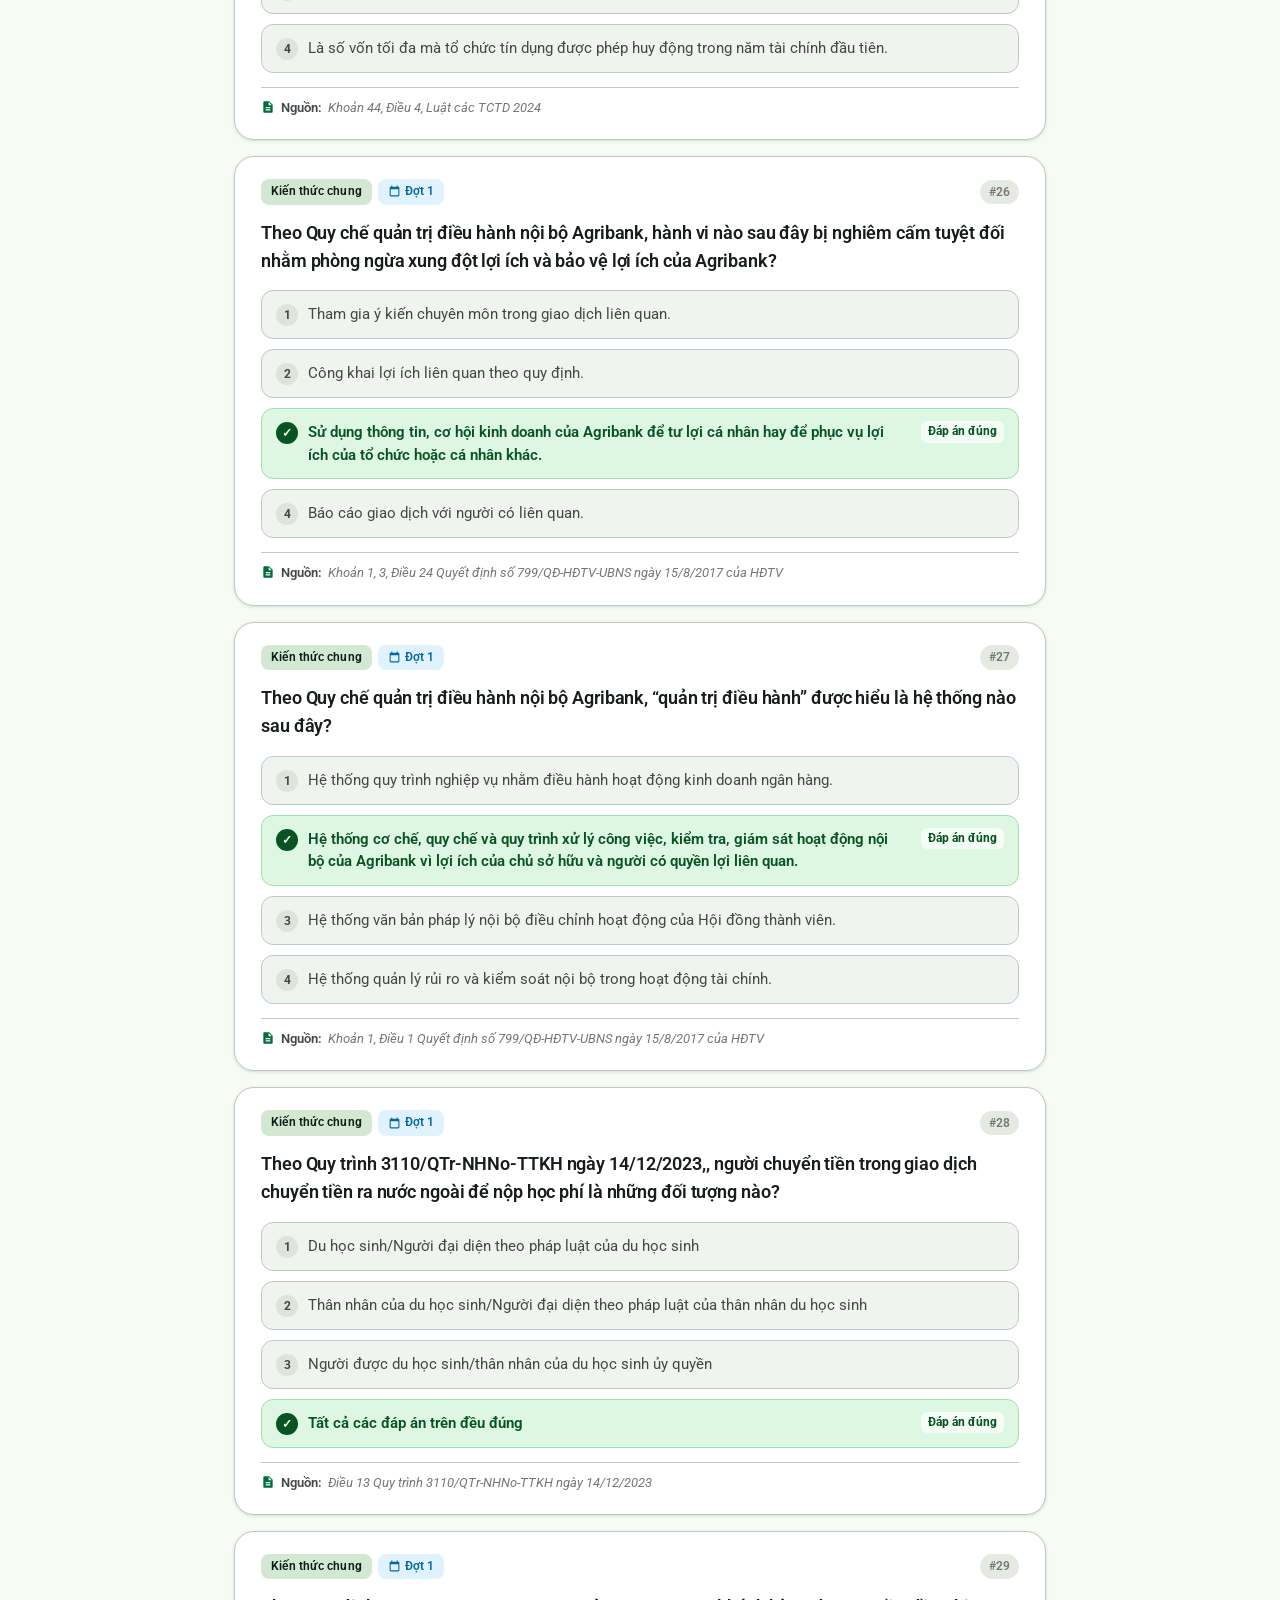
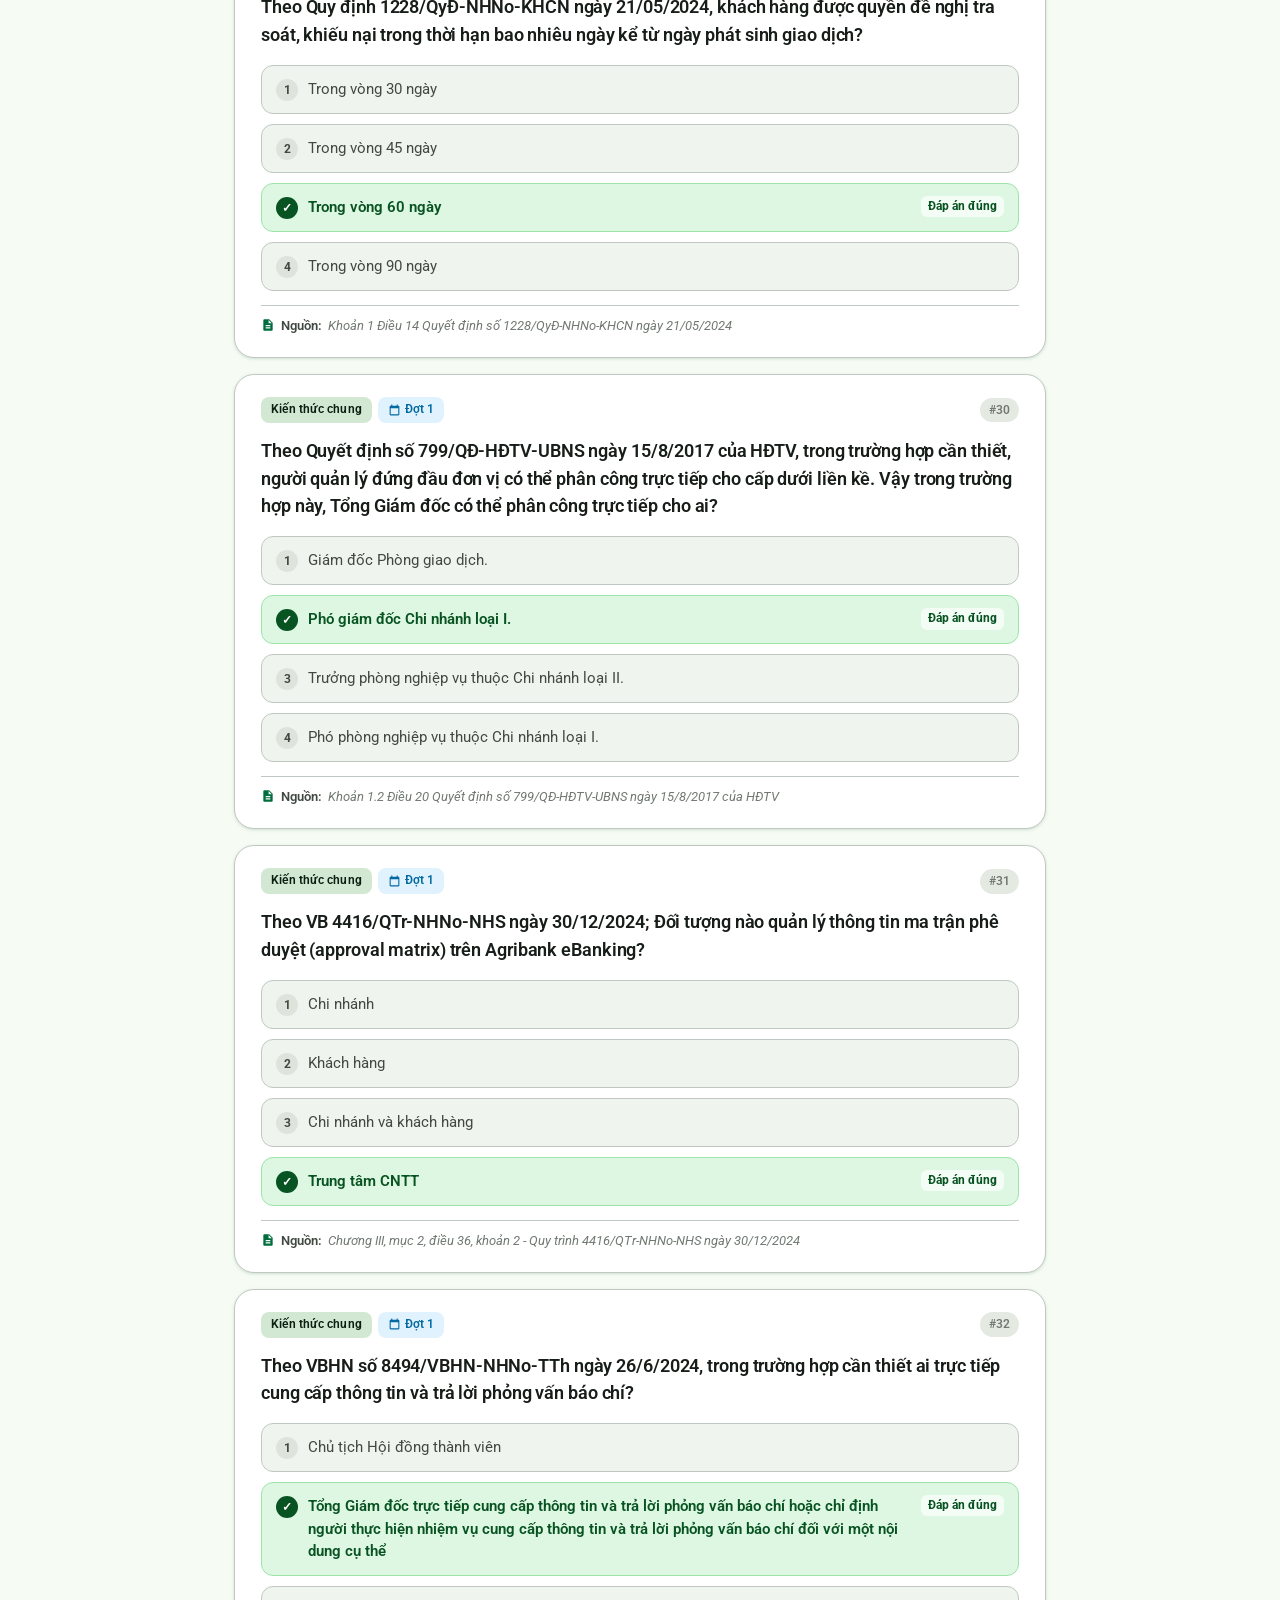
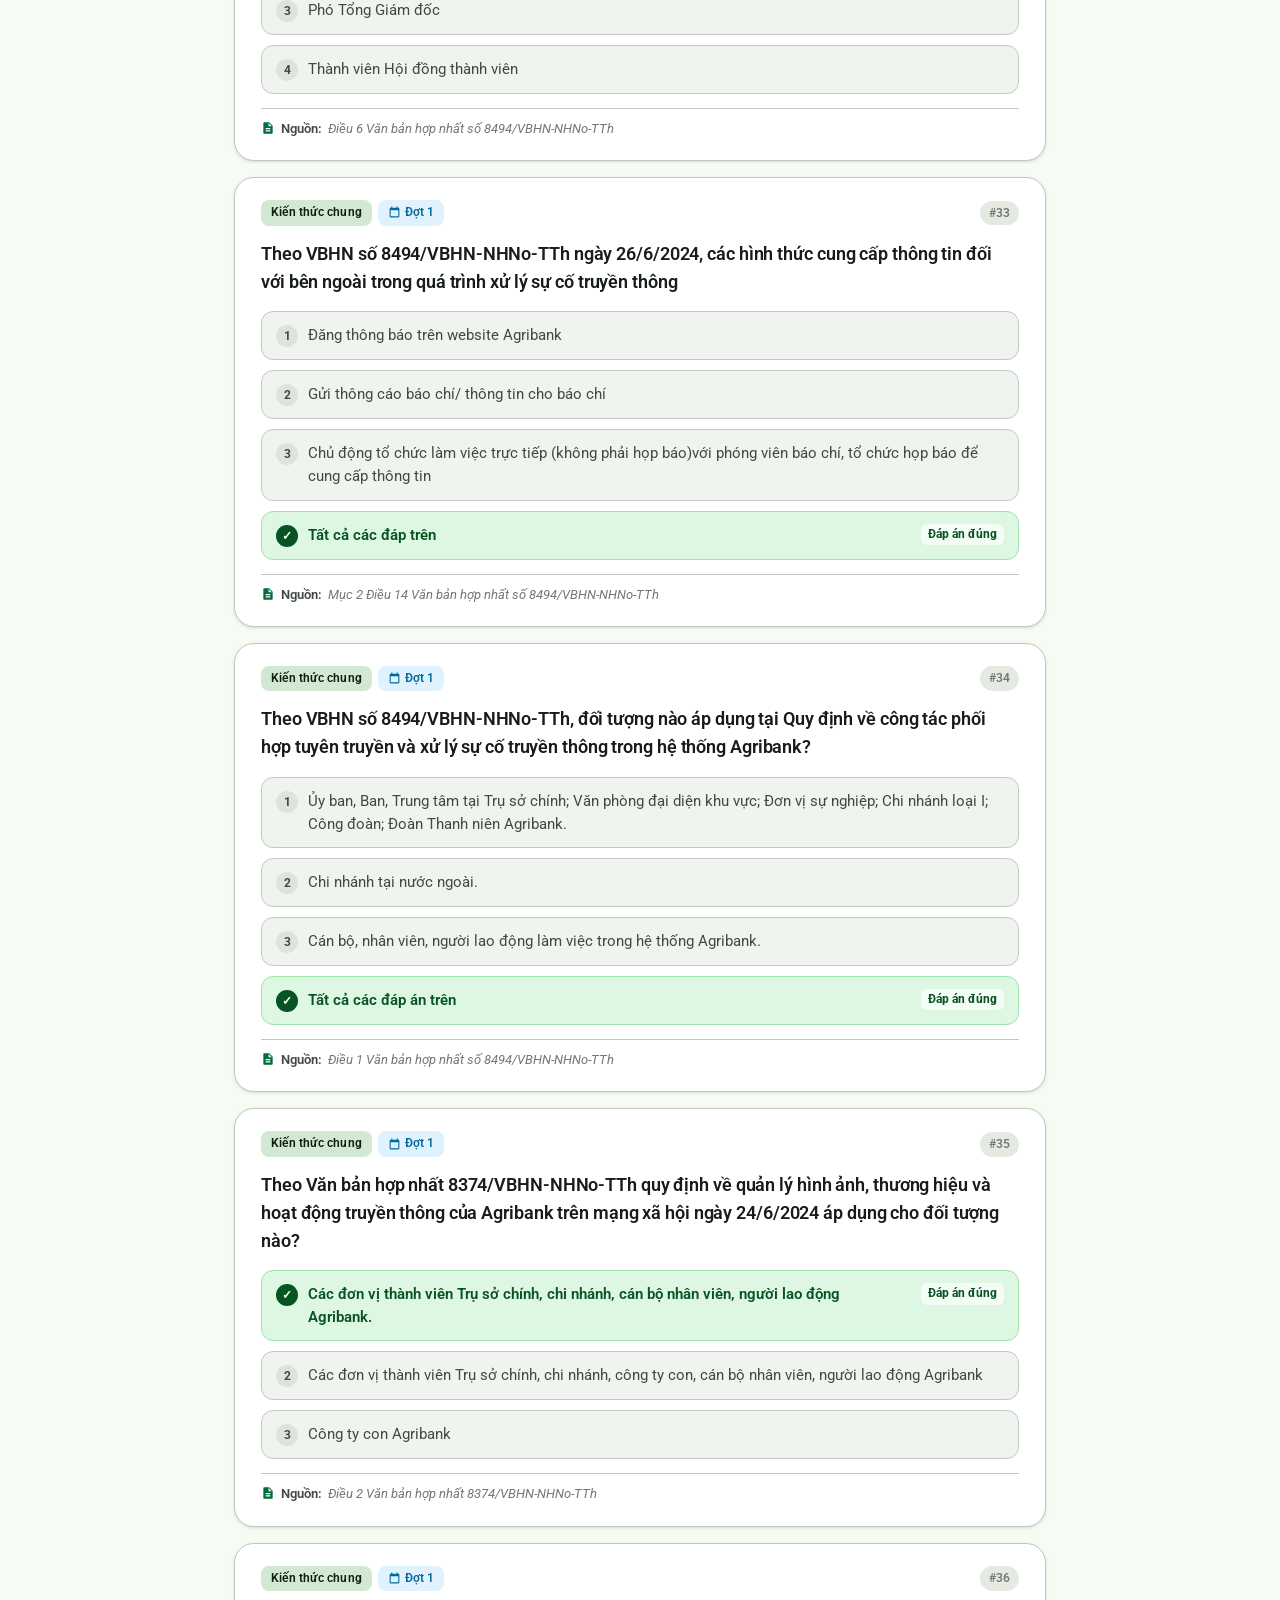
==== commit 8f967054: "Update UI theme to Agribank Emerald & Gold - Switch Material 3 design tokens to Agribank Emerald & G" ====
--- a/index.html
+++ b/index.html
@@ -3,7 +3,7 @@
 <head>
     <meta charset="UTF-8">
     <meta name="viewport" content="width=device-width, initial-scale=1.0, maximum-scale=1.0, user-scalable=no">
-    <meta name="theme-color" content="#fff8f6" id="themeMetaColor">
+    <meta name="theme-color" content="#f6fbf4" id="themeMetaColor">
     <meta name="apple-mobile-web-app-capable" content="yes">
     <meta name="apple-mobile-web-app-status-bar-style" content="default">
     <title>Tra cứu Câu hỏi Agribank - Material 3</title>
--- a/css/style.css
+++ b/css/style.css
@@ -1,68 +1,68 @@
 /* ==========================================================================
-   Google Material Design 3 (Material You) - Peachy Theme for Agribank Quiz
+   Google Material Design 3 (Material You) - Agribank Emerald & Gold Theme
    ========================================================================== */
 
 :root {
-    /* --- Material 3 Peach Palette (Light Mode) --- */
-    --md-sys-color-primary: #a83b1e;
+    /* --- Material 3 Emerald & Gold Palette (Light Mode) --- */
+    --md-sys-color-primary: #006d3c;
     --md-sys-color-on-primary: #ffffff;
-    --md-sys-color-primary-container: #ffdbd1;
-    --md-sys-color-on-primary-container: #3a0b01;
-    --md-sys-color-primary-fixed: #ffdbd1;
-    --md-sys-color-primary-fixed-dim: #ffb59d;
-
-    --md-sys-color-secondary: #77574e;
+    --md-sys-color-primary-container: #89f8ab;
+    --md-sys-color-on-primary-container: #00210e;
+    --md-sys-color-primary-fixed: #89f8ab;
+    --md-sys-color-primary-fixed-dim: #6ddb91;
+
+    --md-sys-color-secondary: #4f6352;
     --md-sys-color-on-secondary: #ffffff;
-    --md-sys-color-secondary-container: #ffded6;
-    --md-sys-color-on-secondary-container: #2c150f;
-
-    --md-sys-color-tertiary: #725b2f;
+    --md-sys-color-secondary-container: #d2e8d3;
+    --md-sys-color-on-secondary-container: #0d1f12;
+
+    --md-sys-color-tertiary: #715c00;
     --md-sys-color-on-tertiary: #ffffff;
-    --md-sys-color-tertiary-container: #fde0a6;
-    --md-sys-color-on-tertiary-container: #261a00;
-
-    --md-sys-color-surface: #fff8f6;
-    --md-sys-color-surface-dim: #e8d6d2;
-    --md-sys-color-surface-bright: #fff8f6;
+    --md-sys-color-tertiary-container: #ffe083;
+    --md-sys-color-on-tertiary-container: #231b00;
+
+    --md-sys-color-surface: #f6fbf4;
+    --md-sys-color-surface-dim: #d6dcd5;
+    --md-sys-color-surface-bright: #f6fbf4;
     --md-sys-color-surface-container-lowest: #ffffff;
-    --md-sys-color-surface-container-low: #fff1ed;
-    --md-sys-color-surface-container: #fceae5;
-    --md-sys-color-surface-container-high: #f6e4df;
-    --md-sys-color-surface-container-highest: #f0ded9;
-    --md-sys-color-surface-variant: #f5ded8;
-
-    --md-sys-color-outline: #85736e;
-    --md-sys-color-outline-variant: #e5d4cf;
-
-    --md-sys-color-on-surface: #231917;
-    --md-sys-color-on-surface-variant: #53433f;
-    --md-sys-color-on-surface-muted: #85736e;
+    --md-sys-color-surface-container-low: #eff5ee;
+    --md-sys-color-surface-container: #e9efe8;
+    --md-sys-color-surface-container-high: #e4e9e2;
+    --md-sys-color-surface-container-highest: #dee4dc;
+    --md-sys-color-surface-variant: #dbe5dc;
+
+    --md-sys-color-outline: #717972;
+    --md-sys-color-outline-variant: #c0c9c1;
+
+    --md-sys-color-on-surface: #171d18;
+    --md-sys-color-on-surface-variant: #414942;
+    --md-sys-color-on-surface-muted: #717972;
 
     /* Semantic States */
     --md-sys-color-success-container: #def7e2;
     --md-sys-color-on-success-container: #085322;
     --md-sys-color-success-border: #9de4ab;
 
-    --md-sys-color-highlight: #ffe0d6;
-    --md-sys-color-on-highlight: #78250e;
-    --md-sys-color-highlight-border: #e06847;
+    --md-sys-color-highlight: #c0f6cf;
+    --md-sys-color-on-highlight: #003a1d;
+    --md-sys-color-highlight-border: #00874c;
 
     /* Batch tags */
-    --batch-both-bg: #ffdbd1;
-    --batch-both-text: #6d1f08;
+    --batch-both-bg: #89f8ab;
+    --batch-both-text: #004523;
     --batch-d1-bg: #e0f2fe;
     --batch-d1-text: #0369a1;
-    --batch-d2-bg: #fae8d4;
-    --batch-d2-text: #844300;
+    --batch-d2-bg: #fef3c7;
+    --batch-d2-text: #854d0e;
 
     /* Sticky Blur Background */
-    --sticky-bg: rgba(255, 248, 246, 0.88);
-
-    /* Google Elevation Shadows with M3 Peach ambient tint */
-    --md-elevation-1: 0 1px 3px 1px rgba(168, 59, 30, 0.08), 0 1px 2px 0 rgba(0, 0, 0, 0.05);
-    --md-elevation-2: 0 2px 6px 2px rgba(168, 59, 30, 0.11), 0 1px 2px 0 rgba(0, 0, 0, 0.07);
-    --md-elevation-3: 0 4px 12px 3px rgba(168, 59, 30, 0.13), 0 1px 3px 0 rgba(0, 0, 0, 0.09);
-    --md-elevation-4: 0 6px 16px 4px rgba(168, 59, 30, 0.15), 0 2px 4px 0 rgba(0, 0, 0, 0.11);
+    --sticky-bg: rgba(246, 251, 244, 0.90);
+
+    /* Google Elevation Shadows with M3 Emerald ambient tint */
+    --md-elevation-1: 0 1px 3px 1px rgba(0, 109, 60, 0.08), 0 1px 2px 0 rgba(0, 0, 0, 0.05);
+    --md-elevation-2: 0 2px 6px 2px rgba(0, 109, 60, 0.12), 0 1px 2px 0 rgba(0, 0, 0, 0.07);
+    --md-elevation-3: 0 4px 12px 3px rgba(0, 109, 60, 0.15), 0 1px 3px 0 rgba(0, 0, 0, 0.09);
+    --md-elevation-4: 0 6px 16px 4px rgba(0, 109, 60, 0.18), 0 2px 4px 0 rgba(0, 0, 0, 0.11);
 
     /* Shape Radii */
     --md-shape-full: 9999px;
@@ -78,58 +78,58 @@
     --md-motion-duration-medium: 0.25s;
 }
 
-/* --- Material 3 Peach Palette (Dark Mode) --- */
+/* --- Material 3 Emerald & Gold Palette (Dark Mode) --- */
 [data-theme="dark"] {
-    --md-sys-color-primary: #ffb59d;
-    --md-sys-color-on-primary: #5f1600;
-    --md-sys-color-primary-container: #82290d;
-    --md-sys-color-on-primary-container: #ffdbd1;
-    --md-sys-color-primary-fixed: #ffdbd1;
-    --md-sys-color-primary-fixed-dim: #ffb59d;
-
-    --md-sys-color-secondary: #e7bdb2;
-    --md-sys-color-on-secondary: #442a22;
-    --md-sys-color-secondary-container: #5d3f37;
-    --md-sys-color-on-secondary-container: #ffded6;
-
-    --md-sys-color-tertiary: #e1c48d;
-    --md-sys-color-on-tertiary: #402d05;
-    --md-sys-color-tertiary-container: #584419;
-    --md-sys-color-on-tertiary-container: #fde0a6;
-
-    --md-sys-color-surface: #1a1110;
-    --md-sys-color-surface-dim: #1a1110;
-    --md-sys-color-surface-bright: #423735;
-    --md-sys-color-surface-container-lowest: #140c0b;
-    --md-sys-color-surface-container-low: #221918;
-    --md-sys-color-surface-container: #261d1c;
-    --md-sys-color-surface-container-high: #312726;
-    --md-sys-color-surface-container-highest: #3c3230;
-    --md-sys-color-surface-variant: #53433f;
-
-    --md-sys-color-outline: #a08c87;
-    --md-sys-color-outline-variant: #433633;
-
-    --md-sys-color-on-surface: #f0ded9;
-    --md-sys-color-on-surface-variant: #d8c2bc;
-    --md-sys-color-on-surface-muted: #a08c87;
-
-    --md-sys-color-success-container: #164e29;
-    --md-sys-color-on-success-container: #c8f8d2;
-    --md-sys-color-success-border: #2c7843;
-
-    --md-sys-color-highlight: #64210a;
-    --md-sys-color-on-highlight: #ffdbd0;
-    --md-sys-color-highlight-border: #ffb59d;
-
-    --batch-both-bg: #82290d;
-    --batch-both-text: #ffdbd1;
+    --md-sys-color-primary: #6ddb91;
+    --md-sys-color-on-primary: #00391c;
+    --md-sys-color-primary-container: #00522c;
+    --md-sys-color-on-primary-container: #89f8ab;
+    --md-sys-color-primary-fixed: #89f8ab;
+    --md-sys-color-primary-fixed-dim: #6ddb91;
+
+    --md-sys-color-secondary: #b5ccb8;
+    --md-sys-color-on-secondary: #213526;
+    --md-sys-color-secondary-container: #384c3c;
+    --md-sys-color-on-secondary-container: #d2e8d3;
+
+    --md-sys-color-tertiary: #e6c449;
+    --md-sys-color-on-tertiary: #3b2f00;
+    --md-sys-color-tertiary-container: #534300;
+    --md-sys-color-on-tertiary-container: #ffe083;
+
+    --md-sys-color-surface: #0f1511;
+    --md-sys-color-surface-dim: #0f1511;
+    --md-sys-color-surface-bright: #353b36;
+    --md-sys-color-surface-container-lowest: #0a100c;
+    --md-sys-color-surface-container-low: #181e19;
+    --md-sys-color-surface-container: #1c221d;
+    --md-sys-color-surface-container-high: #262c27;
+    --md-sys-color-surface-container-highest: #313732;
+    --md-sys-color-surface-variant: #414942;
+
+    --md-sys-color-outline: #8b938c;
+    --md-sys-color-outline-variant: #414942;
+
+    --md-sys-color-on-surface: #e0e3df;
+    --md-sys-color-on-surface-variant: #c0c9c1;
+    --md-sys-color-on-surface-muted: #8b938c;
+
+    --md-sys-color-success-container: #104e25;
+    --md-sys-color-on-success-container: #c3f7ce;
+    --md-sys-color-success-border: #287a41;
+
+    --md-sys-color-highlight: #004423;
+    --md-sys-color-on-highlight: #b7f3cb;
+    --md-sys-color-highlight-border: #6ddb91;
+
+    --batch-both-bg: #00522c;
+    --batch-both-text: #89f8ab;
     --batch-d1-bg: #0c4a6e;
     --batch-d1-text: #bae6fd;
-    --batch-d2-bg: #584419;
-    --batch-d2-text: #fde0a6;
-
-    --sticky-bg: rgba(26, 17, 16, 0.88);
+    --batch-d2-bg: #534300;
+    --batch-d2-text: #ffe083;
+
+    --sticky-bg: rgba(15, 21, 17, 0.90);
 
     --md-elevation-1: 0 1px 3px 1px rgba(0, 0, 0, 0.45), 0 1px 2px 0 rgba(0, 0, 0, 0.35);
     --md-elevation-2: 0 2px 6px 2px rgba(0, 0, 0, 0.55), 0 1px 2px 0 rgba(0, 0, 0, 0.4);
@@ -140,56 +140,56 @@
 /* Auto match system dark theme if not manually chosen */
 @media (prefers-color-scheme: dark) {
     :root:not([data-theme="light"]) {
-        --md-sys-color-primary: #ffb59d;
-        --md-sys-color-on-primary: #5f1600;
-        --md-sys-color-primary-container: #82290d;
-        --md-sys-color-on-primary-container: #ffdbd1;
-        --md-sys-color-primary-fixed: #ffdbd1;
-        --md-sys-color-primary-fixed-dim: #ffb59d;
-
-        --md-sys-color-secondary: #e7bdb2;
-        --md-sys-color-on-secondary: #442a22;
-        --md-sys-color-secondary-container: #5d3f37;
-        --md-sys-color-on-secondary-container: #ffded6;
-
-        --md-sys-color-tertiary: #e1c48d;
-        --md-sys-color-on-tertiary: #402d05;
-        --md-sys-color-tertiary-container: #584419;
-        --md-sys-color-on-tertiary-container: #fde0a6;
-
-        --md-sys-color-surface: #1a1110;
-        --md-sys-color-surface-dim: #1a1110;
-        --md-sys-color-surface-bright: #423735;
-        --md-sys-color-surface-container-lowest: #140c0b;
-        --md-sys-color-surface-container-low: #221918;
-        --md-sys-color-surface-container: #261d1c;
-        --md-sys-color-surface-container-high: #312726;
-        --md-sys-color-surface-container-highest: #3c3230;
-        --md-sys-color-surface-variant: #53433f;
-
-        --md-sys-color-outline: #a08c87;
-        --md-sys-color-outline-variant: #433633;
-
-        --md-sys-color-on-surface: #f0ded9;
-        --md-sys-color-on-surface-variant: #d8c2bc;
-        --md-sys-color-on-surface-muted: #a08c87;
-
-        --md-sys-color-success-container: #164e29;
-        --md-sys-color-on-success-container: #c8f8d2;
-        --md-sys-color-success-border: #2c7843;
-
-        --md-sys-color-highlight: #64210a;
-        --md-sys-color-on-highlight: #ffdbd0;
-        --md-sys-color-highlight-border: #ffb59d;
-
-        --batch-both-bg: #82290d;
-        --batch-both-text: #ffdbd1;
+        --md-sys-color-primary: #6ddb91;
+        --md-sys-color-on-primary: #00391c;
+        --md-sys-color-primary-container: #00522c;
+        --md-sys-color-on-primary-container: #89f8ab;
+        --md-sys-color-primary-fixed: #89f8ab;
+        --md-sys-color-primary-fixed-dim: #6ddb91;
+
+        --md-sys-color-secondary: #b5ccb8;
+        --md-sys-color-on-secondary: #213526;
+        --md-sys-color-secondary-container: #384c3c;
+        --md-sys-color-on-secondary-container: #d2e8d3;
+
+        --md-sys-color-tertiary: #e6c449;
+        --md-sys-color-on-tertiary: #3b2f00;
+        --md-sys-color-tertiary-container: #534300;
+        --md-sys-color-on-tertiary-container: #ffe083;
+
+        --md-sys-color-surface: #0f1511;
+        --md-sys-color-surface-dim: #0f1511;
+        --md-sys-color-surface-bright: #353b36;
+        --md-sys-color-surface-container-lowest: #0a100c;
+        --md-sys-color-surface-container-low: #181e19;
+        --md-sys-color-surface-container: #1c221d;
+        --md-sys-color-surface-container-high: #262c27;
+        --md-sys-color-surface-container-highest: #313732;
+        --md-sys-color-surface-variant: #414942;
+
+        --md-sys-color-outline: #8b938c;
+        --md-sys-color-outline-variant: #414942;
+
+        --md-sys-color-on-surface: #e0e3df;
+        --md-sys-color-on-surface-variant: #c0c9c1;
+        --md-sys-color-on-surface-muted: #8b938c;
+
+        --md-sys-color-success-container: #104e25;
+        --md-sys-color-on-success-container: #c3f7ce;
+        --md-sys-color-success-border: #287a41;
+
+        --md-sys-color-highlight: #004423;
+        --md-sys-color-on-highlight: #b7f3cb;
+        --md-sys-color-highlight-border: #6ddb91;
+
+        --batch-both-bg: #00522c;
+        --batch-both-text: #89f8ab;
         --batch-d1-bg: #0c4a6e;
         --batch-d1-text: #bae6fd;
-        --batch-d2-bg: #584419;
-        --batch-d2-text: #fde0a6;
-
-        --sticky-bg: rgba(26, 17, 16, 0.88);
+        --batch-d2-bg: #534300;
+        --batch-d2-text: #ffe083;
+
+        --sticky-bg: rgba(15, 21, 17, 0.90);
 
         --md-elevation-1: 0 1px 3px 1px rgba(0, 0, 0, 0.45), 0 1px 2px 0 rgba(0, 0, 0, 0.35);
         --md-elevation-2: 0 2px 6px 2px rgba(0, 0, 0, 0.55), 0 1px 2px 0 rgba(0, 0, 0, 0.4);
@@ -239,18 +239,27 @@
     width: 44px;
     height: 44px;
     border-radius: 14px;
-    background: linear-gradient(135deg, var(--md-sys-color-primary-container), #ffb59d);
-    color: var(--md-sys-color-on-primary-container);
+    background: linear-gradient(135deg, #006d3c, #10b981);
+    color: #ffffff;
     display: flex;
     align-items: center;
     justify-content: center;
     box-shadow: var(--md-elevation-1);
     flex-shrink: 0;
+    transition: background var(--md-motion-duration-medium) ease,
+                color var(--md-motion-duration-medium) ease;
 }
 
 [data-theme="dark"] .brand-icon {
-    background: linear-gradient(135deg, #82290d, #b8431e);
-    color: #ffdbd1;
+    background: linear-gradient(135deg, #00522c, #00874c);
+    color: #89f8ab;
+}
+
+@media (prefers-color-scheme: dark) {
+    :root:not([data-theme="light"]) .brand-icon {
+        background: linear-gradient(135deg, #00522c, #00874c);
+        color: #89f8ab;
+    }
 }
 
 .brand-text .app-title {
@@ -485,13 +494,19 @@
     transition: border-color var(--md-motion-duration-short) ease,
                 background-color var(--md-motion-duration-short) ease;
     appearance: none;
-    background-image: url("data:image/svg+xml,%3Csvg xmlns='http://www.w3.org/2000/svg' width='16' height='16' viewBox='0 0 24 24' fill='%23a83b1e'%3E%3Cpath d='M7 10l5 5 5-5z'/%3E%3C/svg%3E");
+    background-image: url("data:image/svg+xml,%3Csvg xmlns='http://www.w3.org/2000/svg' width='16' height='16' viewBox='0 0 24 24' fill='%23006d3c'%3E%3Cpath d='M7 10l5 5 5-5z'/%3E%3C/svg%3E");
     background-repeat: no-repeat;
     background-position: right 10px center;
 }
 
 [data-theme="dark"] #categorySelect {
-    background-image: url("data:image/svg+xml,%3Csvg xmlns='http://www.w3.org/2000/svg' width='16' height='16' viewBox='0 0 24 24' fill='%23ffb59d'%3E%3Cpath d='M7 10l5 5 5-5z'/%3E%3C/svg%3E");
+    background-image: url("data:image/svg+xml,%3Csvg xmlns='http://www.w3.org/2000/svg' width='16' height='16' viewBox='0 0 24 24' fill='%236ddb91'%3E%3Cpath d='M7 10l5 5 5-5z'/%3E%3C/svg%3E");
+}
+
+@media (prefers-color-scheme: dark) {
+    :root:not([data-theme="light"]) #categorySelect {
+        background-image: url("data:image/svg+xml,%3Csvg xmlns='http://www.w3.org/2000/svg' width='16' height='16' viewBox='0 0 24 24' fill='%236ddb91'%3E%3Cpath d='M7 10l5 5 5-5z'/%3E%3C/svg%3E");
+    }
 }
 
 #categorySelect:focus {
@@ -816,12 +831,18 @@
 }
 
 .load-more-btn:hover {
-    background: #ffd0c4;
+    background: #72f09d;
     box-shadow: var(--md-elevation-2);
 }
 
 [data-theme="dark"] .load-more-btn:hover {
-    background: #993213;
+    background: #006d3c;
+}
+
+@media (prefers-color-scheme: dark) {
+    :root:not([data-theme="light"]) .load-more-btn:hover {
+        background: #006d3c;
+    }
 }
 
 .load-more-btn:active {
@@ -852,11 +873,17 @@
 
 .m3-fab:hover {
     box-shadow: var(--md-elevation-4);
-    background: #ffd0c4;
+    background: #72f09d;
 }
 
 [data-theme="dark"] .m3-fab:hover {
-    background: #993213;
+    background: #006d3c;
+}
+
+@media (prefers-color-scheme: dark) {
+    :root:not([data-theme="light"]) .m3-fab:hover {
+        background: #006d3c;
+    }
 }
 
 .m3-fab:active {
